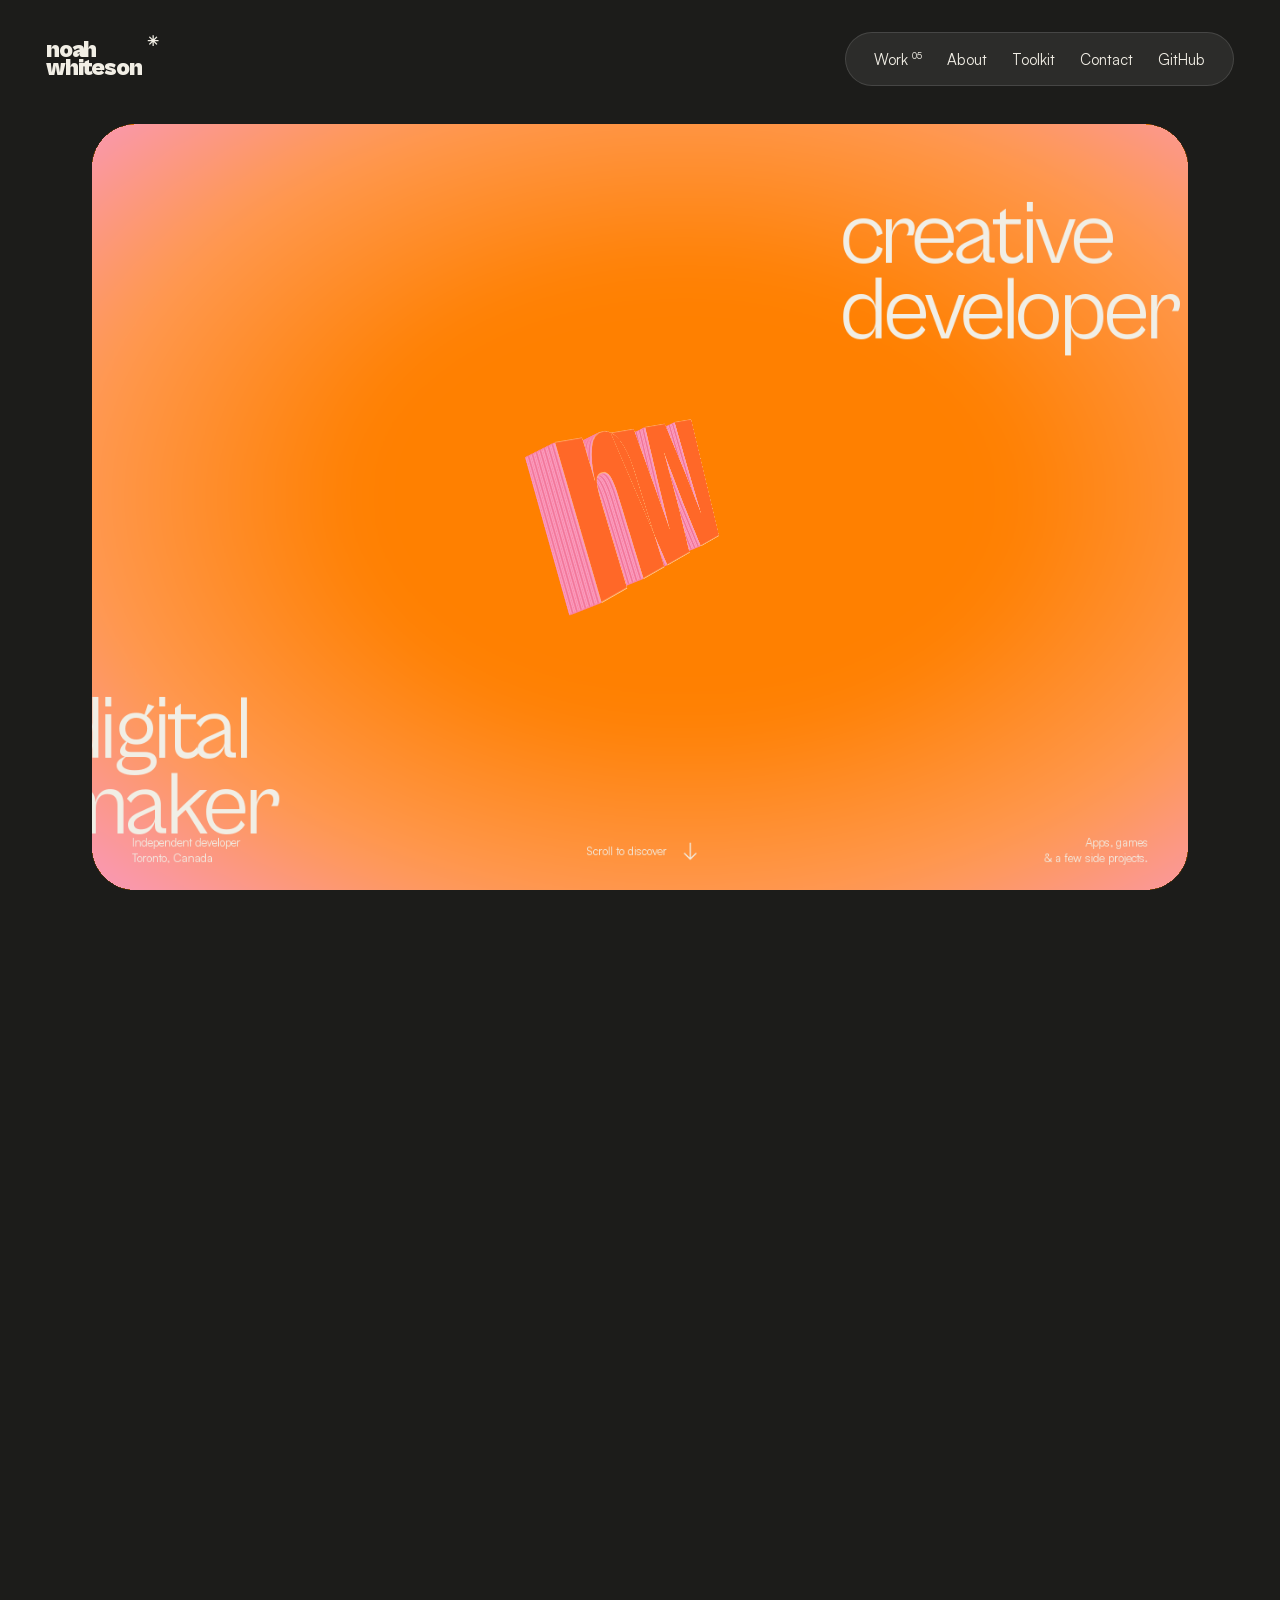
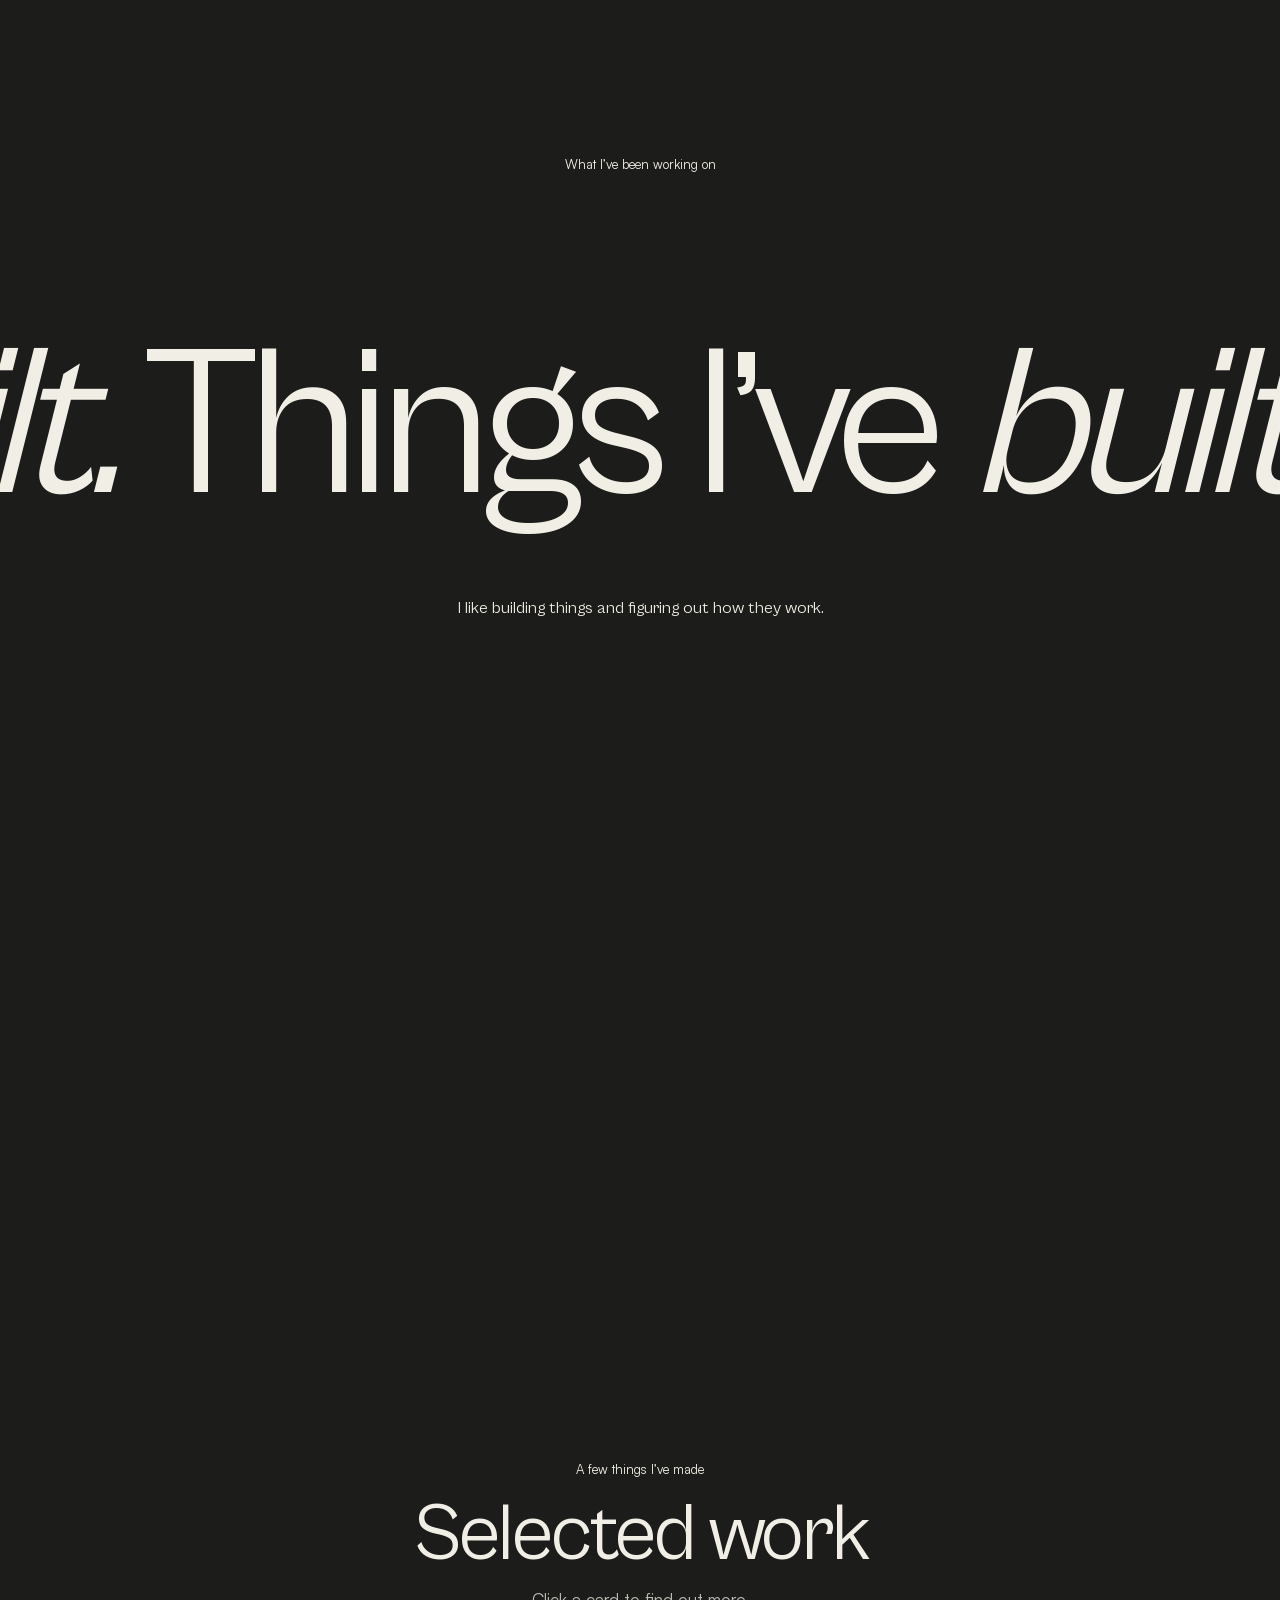
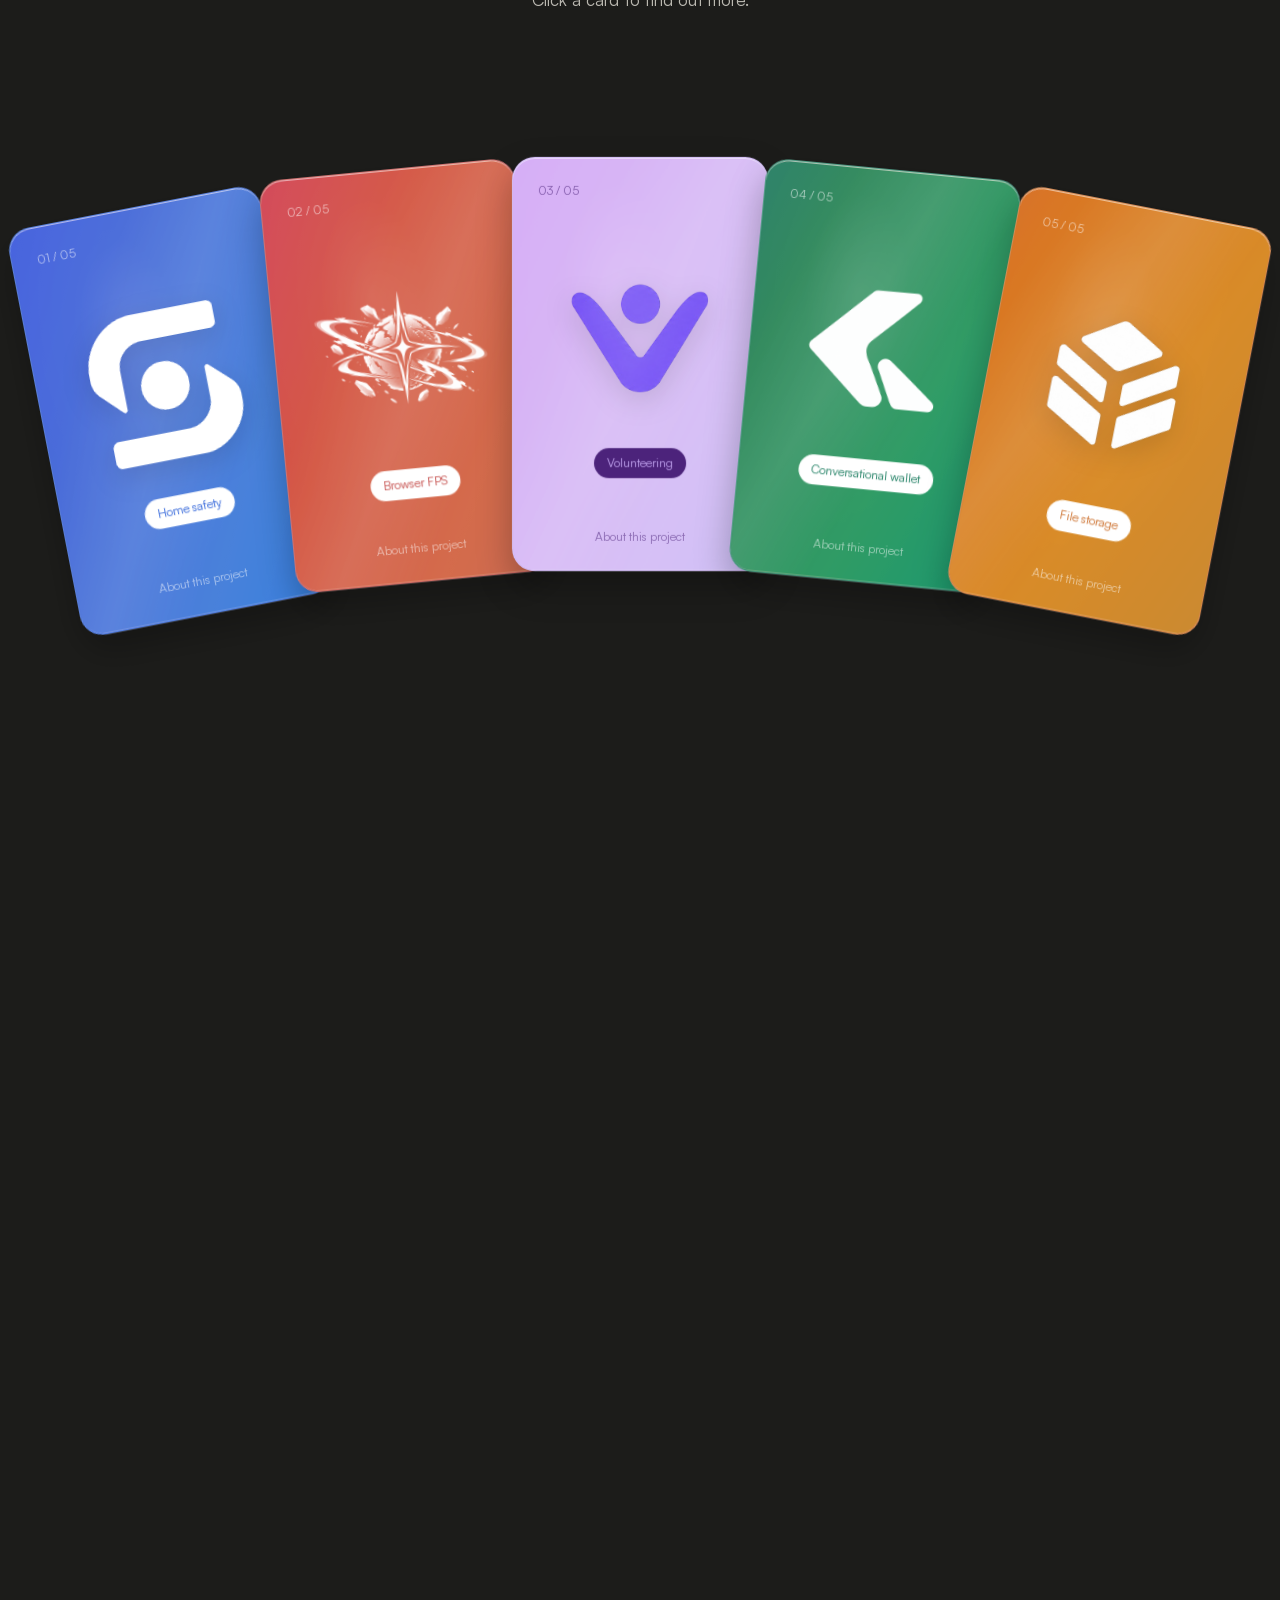
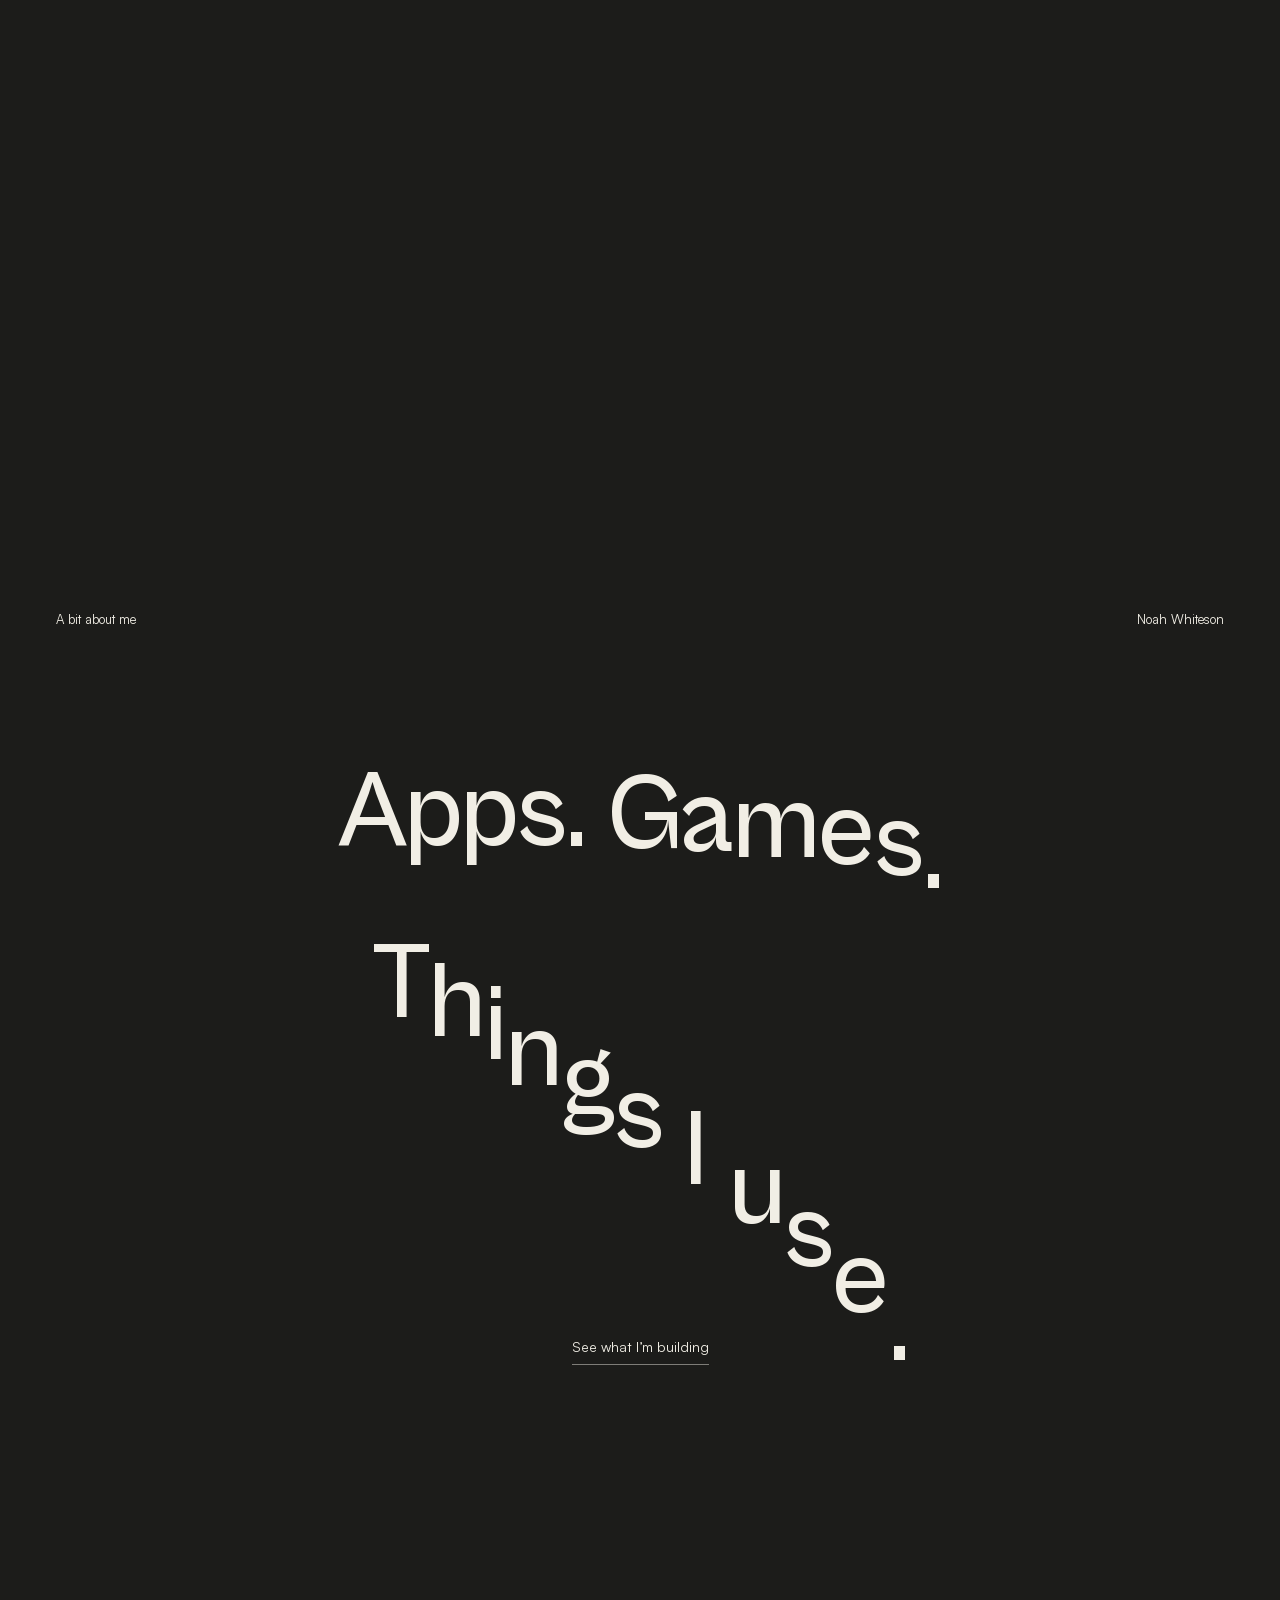
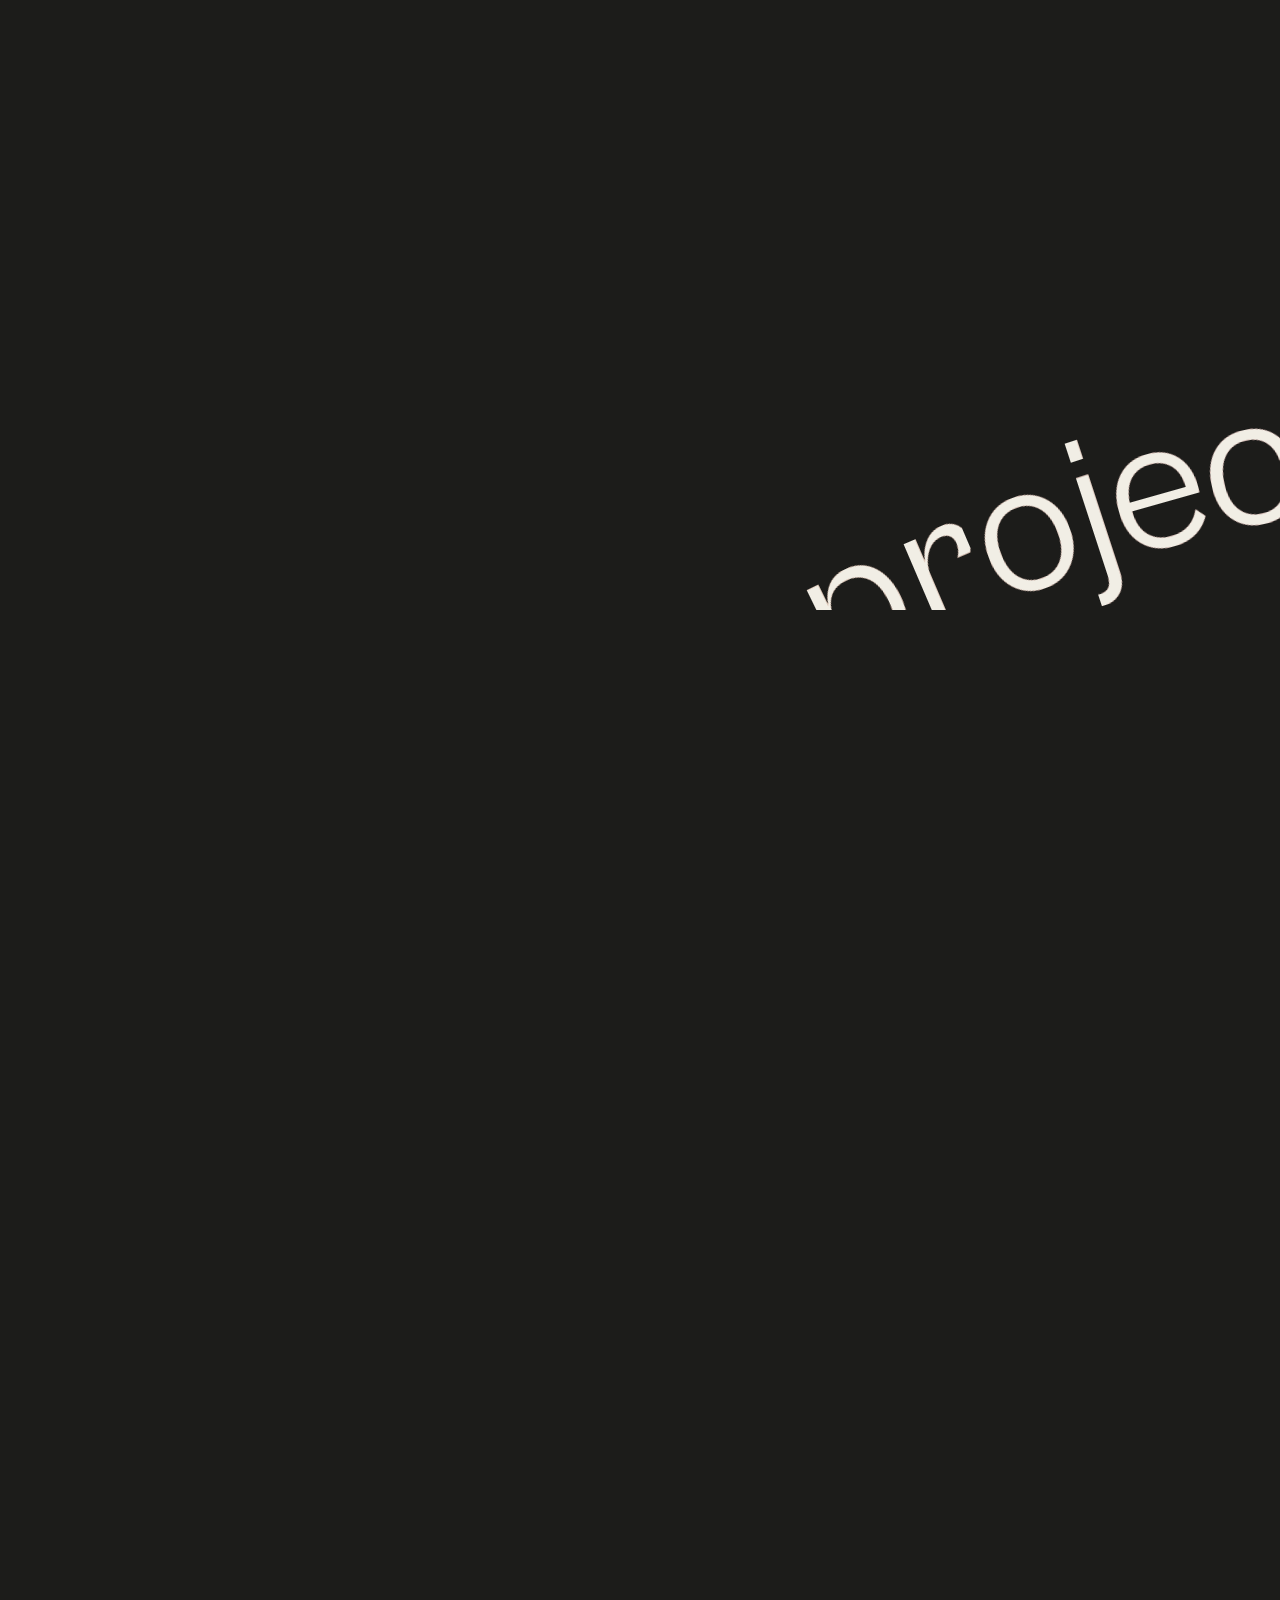
==== index.html @ 61ba36e7 "Sequence About supporting text with masked entrances and prevent overlapping paragraphs" ====
<!doctype html>
<html lang="en"><head>
<meta charset="utf-8"><meta name="viewport" content="width=device-width,initial-scale=1">
<title>Noah Whiteson — Developer</title>
<meta name="description" content="I’m Noah Whiteson, a developer in Toronto. Here are some of my apps and games: Safesight, Undersphere, Volunteen, GoSteer, and Storebase.">
<meta name="theme-color" content="#ff8100">
<link rel="icon" type="image/svg+xml" href="data:image/svg+xml,%3Csvg xmlns='http://www.w3.org/2000/svg' viewBox='0 0 64 64'%3E%3Crect width='64' height='64' rx='18' fill='%23ff8100'/%3E%3Cpath d='M15 46V18h7l20 20V18h7v28h-7L22 26v20z' fill='%23f5efe3'/%3E%3C/svg%3E">
<link rel="preload" href="assets/cabinet-400.woff2" as="font" type="font/woff2" crossorigin>
<link rel="preload" href="assets/cabinet-900.woff2" as="font" type="font/woff2" crossorigin>
<link rel="stylesheet" href="style.css?v=29">
<noscript><style>.card-front{display:none}.card-back{position:relative!important;transform:none!important;visibility:visible!important}.card-back .card-close{display:none}.card-inner{transform:none!important}</style></noscript></head><body>

<a class="skip" href="#work">Skip to selected work</a>
<header class="header"><a class="wordmark" href="#top" aria-label="Noah Whiteson, back to top">noah<br>whiteson<span>✳</span></a><nav class="nav-pill" aria-label="Main navigation"><span class="nav-active" aria-hidden="true"></span><a href="#work">Work <sup>05</sup></a><a href="#about">About</a><a href="#toolkit">Toolkit</a><a href="#contact">Contact</a><a href="https://github.com/NoahWhiteson" target="_blank" rel="noopener noreferrer">GitHub</a></nav></header>
<main>
<section class="hero-track" id="top" aria-labelledby="hero-title"><div class="hero-frame">
<div class="color-field" aria-hidden="true"></div>
<h1 id="hero-title" class="sr-only">Noah Whiteson — creative developer and digital maker</h1>
<p class="hero-role role-one" aria-hidden="true">creative<br>developer</p><p class="hero-role role-two" aria-hidden="true">digital<br>maker</p>
<div class="sculpture-space" aria-hidden="true"><div class="sculpture"><span style="--layer:22" class="monogram-layer" aria-hidden="true">nw</span><span style="--layer:21" class="monogram-layer" aria-hidden="true">nw</span><span style="--layer:20" class="monogram-layer" aria-hidden="true">nw</span><span style="--layer:19" class="monogram-layer" aria-hidden="true">nw</span><span style="--layer:18" class="monogram-layer" aria-hidden="true">nw</span><span style="--layer:17" class="monogram-layer" aria-hidden="true">nw</span><span style="--layer:16" class="monogram-layer" aria-hidden="true">nw</span><span style="--layer:15" class="monogram-layer" aria-hidden="true">nw</span><span style="--layer:14" class="monogram-layer" aria-hidden="true">nw</span><span style="--layer:13" class="monogram-layer" aria-hidden="true">nw</span><span style="--layer:12" class="monogram-layer" aria-hidden="true">nw</span><span style="--layer:11" class="monogram-layer" aria-hidden="true">nw</span><span style="--layer:10" class="monogram-layer" aria-hidden="true">nw</span><span style="--layer:9" class="monogram-layer" aria-hidden="true">nw</span><span style="--layer:8" class="monogram-layer" aria-hidden="true">nw</span><span style="--layer:7" class="monogram-layer" aria-hidden="true">nw</span><span style="--layer:6" class="monogram-layer" aria-hidden="true">nw</span><span style="--layer:5" class="monogram-layer" aria-hidden="true">nw</span><span style="--layer:4" class="monogram-layer" aria-hidden="true">nw</span><span style="--layer:3" class="monogram-layer" aria-hidden="true">nw</span><span style="--layer:2" class="monogram-layer" aria-hidden="true">nw</span><span style="--layer:1" class="monogram-layer" aria-hidden="true">nw</span><span class="monogram-face">nw</span></div></div>
<div class="hero-bottom"><span>Independent developer<br>Toronto, Canada</span><a href="#work" class="explore">Scroll to discover <span aria-hidden="true">↓</span></a><span class="hero-note">Apps, games<br>& a few side projects.</span></div>
</div></section>
<section class="manifesto" aria-label="Things I’ve built"><div class="manifesto-pin"><p class="eyebrow">What I’ve been working on</p><div class="marquee" aria-hidden="true"><span>Things I’ve <em>built.</em> Things I’ve <em>built.</em></span></div><p class="manifesto-caption">I like building things and figuring out how they work.</p></div></section>
<section class="selected-work" id="work" aria-labelledby="work-title"><div class="work-pin"><div class="work-heading"><span class="eyebrow">A few things I’ve made</span><h2 id="work-title">Selected work</h2><p>Click a card to find out more.</p></div><div class="fan-deck"><article class="card-position card-safesight" id="safesight" data-card="0"><div class="card-inner"><button class="card-front" type="button" aria-label="Explore Safesight" aria-expanded="false" aria-controls="safesight-overview"><span class="card-number">01 / 05</span><img class="card-logo logo-safesight" src="assets/safesight-card-logo.png" alt="" aria-hidden="true" width="866" height="881"><span class="card-tag">Home safety</span><span class="card-cue">About this project</span></button><div class="card-back" id="safesight-overview"><div class="card-back-top"><h3>Safesight</h3><button class="card-close" type="button" aria-label="Flip Safesight back">Back</button></div><p>Safesight scans photos of your rooms for possible safety hazards. It shows you what to check, suggests fixes, and keeps track of what you’ve dealt with.</p><a class="read-more" href="projects/safesight/">Read more</a></div></div></article><article class="card-position card-undersphere" id="undersphere" data-card="1"><div class="card-inner"><button class="card-front" type="button" aria-label="Explore Undersphere" aria-expanded="false" aria-controls="undersphere-overview"><span class="card-number">02 / 05</span><img class="card-logo logo-undersphere" src="assets/undersphere-card-logo.png" alt="" aria-hidden="true" width="1536" height="1024"><span class="card-tag">Browser FPS</span><span class="card-cue">About this project</span></button><div class="card-back" id="undersphere-overview"><div class="card-back-top"><h3>Undersphere</h3><button class="card-close" type="button" aria-label="Flip Undersphere back">Back</button></div><p>A browser FPS set inside a sphere. Walk around the surface and gravity follows you. It won Most Unique at levelsio’s Vibe Jam.</p><a class="read-more" href="projects/undersphere/">Read more</a></div></div></article><article class="card-position card-volunteen" id="volunteen" data-card="2"><div class="card-inner"><button class="card-front" type="button" aria-label="Explore Volunteen" aria-expanded="false" aria-controls="volunteen-overview"><span class="card-number">03 / 05</span><img class="card-logo logo-volunteen" src="assets/volunteen-card-logo.png" alt="" aria-hidden="true" width="359" height="298"><span class="card-tag">Volunteering</span><span class="card-cue">About this project</span></button><div class="card-back" id="volunteen-overview"><div class="card-back-top"><h3>Volunteen</h3><button class="card-close" type="button" aria-label="Flip Volunteen back">Back</button></div><p>Volunteen helps students find volunteer opportunities, book shifts, and keep a verified record of their hours.</p><a class="read-more" href="projects/volunteen/">Read more</a></div></div></article><article class="card-position card-gosteer" id="gosteer" data-card="3"><div class="card-inner"><button class="card-front" type="button" aria-label="Explore GoSteer" aria-expanded="false" aria-controls="gosteer-overview"><span class="card-number">04 / 05</span><img class="card-logo logo-gosteer" src="assets/gosteer-card-logo.png" alt="" aria-hidden="true" width="1336" height="1177"><span class="card-tag">Conversational wallet</span><span class="card-cue">About this project</span></button><div class="card-back" id="gosteer-overview"><div class="card-back-top"><h3>GoSteer</h3><button class="card-close" type="button" aria-label="Flip GoSteer back">Back</button></div><p>A crypto wallet for Solana and Ethereum that you use through chat. Check your holdings, prepare a transaction, and review it before sending.</p><a class="read-more" href="projects/gosteer/">Read more</a></div></div></article><article class="card-position card-storebase" id="storebase" data-card="4"><div class="card-inner"><button class="card-front" type="button" aria-label="Explore Storebase" aria-expanded="false" aria-controls="storebase-overview"><span class="card-number">05 / 05</span><img class="card-logo logo-storebase" src="assets/storebase-card-logo.png" alt="" aria-hidden="true" width="712" height="712"><span class="card-tag">File storage</span><span class="card-cue">About this project</span></button><div class="card-back" id="storebase-overview"><div class="card-back-top"><h3>Storebase</h3><button class="card-close" type="button" aria-label="Flip Storebase back">Back</button></div><p>File storage you can run on your own server. Upload files, organise them, and share them with other people.</p><a class="read-more" href="projects/storebase/">Read more</a></div></div></article></div></div></section>
<section class="about" id="about" aria-labelledby="about-title"><div class="about-pin"><div class="toolkit-depth-back" aria-hidden="true"><ul class="toolkit-cloud toolkit-cloud-back"><li data-tool="0" class="tool-brand tool-python" style="--brand-a:#3776ab;--brand-b:#ffd343"><img src="assets/toolkit/python.svg" width="64" height="64" alt="" aria-hidden="true"><span>Python</span></li><li data-tool="1" class="tool-brand tool-typescript" style="--brand-a:#3178c6;--brand-b:#8ac7ff"><img src="assets/toolkit/typescript.svg" width="64" height="64" alt="" aria-hidden="true"><span>TypeScript</span></li><li data-tool="2" class="tool-brand tool-css" style="--brand-a:#2965f1;--brand-b:#74b6ff"><img src="assets/toolkit/css.svg" width="64" height="64" alt="" aria-hidden="true"><span>CSS</span></li><li data-tool="3" class="tool-brand tool-javascript" style="--brand-a:#f7df1e;--brand-b:#fff6a3"><img src="assets/toolkit/javascript.svg" width="64" height="64" alt="" aria-hidden="true"><span>JavaScript</span></li><li data-tool="4" class="tool-brand tool-lua" style="--brand-a:#8597ff;--brand-b:#d9deff"><img src="assets/toolkit/lua.svg" width="64" height="64" alt="" aria-hidden="true"><span>Lua</span></li><li data-tool="5" class="tool-brand tool-nodejs" style="--brand-a:#68a063;--brand-b:#b3e899"><img src="assets/toolkit/nodejs.svg" width="64" height="64" alt="" aria-hidden="true"><span>Node.js</span></li><li data-tool="6" class="tool-brand tool-vite" style="--brand-a:#a375ff;--brand-b:#ffdd35"><img src="assets/toolkit/vite.svg" width="64" height="64" alt="" aria-hidden="true"><span>Vite</span></li><li data-tool="7" class="tool-brand tool-nextjs" style="--brand-a:#fff;--brand-b:#b5b8c5"><img src="assets/toolkit/nextjs.svg" width="64" height="64" alt="" aria-hidden="true"><span>Next.js</span></li><li data-tool="8" class="tool-brand tool-vercel" style="--brand-a:#fff;--brand-b:#b5b8c5"><img src="assets/toolkit/vercel.svg" width="64" height="64" alt="" aria-hidden="true"><span>Vercel</span></li><li data-tool="9" class="tool-brand tool-firebase" style="--brand-a:#ff9100;--brand-b:#ffca28"><img src="assets/toolkit/firebase.svg" width="64" height="64" alt="" aria-hidden="true"><span>Firebase</span></li><li data-tool="10" class="tool-brand tool-mongodb" style="--brand-a:#4db33d;--brand-b:#a4ee75"><img src="assets/toolkit/mongodb.svg" width="64" height="64" alt="" aria-hidden="true"><span>MongoDB</span></li><li data-tool="11" class="tool-brand tool-supabase" style="--brand-a:#3ecf8e;--brand-b:#a2f3ce"><img src="assets/toolkit/supabase.svg" width="64" height="64" alt="" aria-hidden="true"><span>Supabase</span></li></ul></div><div class="section-label"><h2 id="about-title">A bit about me</h2><span>Noah Whiteson</span></div><div class="about-chapters"><div class="about-chapter" role="group" data-chapter="0" aria-label="I started at ten."><p class="chapter-type"><span class="chapter-line"><span class="chapter-word"><span class="chapter-char" aria-hidden="true">I</span></span> <span class="chapter-word"><span class="chapter-char" aria-hidden="true">s</span><span class="chapter-char" aria-hidden="true">t</span><span class="chapter-char" aria-hidden="true">a</span><span class="chapter-char" aria-hidden="true">r</span><span class="chapter-char" aria-hidden="true">t</span><span class="chapter-char" aria-hidden="true">e</span><span class="chapter-char" aria-hidden="true">d</span></span></span><span class="chapter-line"><span class="chapter-word"><span class="chapter-char" aria-hidden="true">a</span><span class="chapter-char" aria-hidden="true">t</span></span> <span class="chapter-word"><span class="chapter-char" aria-hidden="true">t</span><span class="chapter-char" aria-hidden="true">e</span><span class="chapter-char" aria-hidden="true">n</span><span class="chapter-char" aria-hidden="true">.</span></span></span></p><p class="chapter-copy">I’m Noah, a developer in Toronto. I started coding when I was ten.</p></div><div class="about-chapter" role="group" data-chapter="1" aria-label="Apps. Games. Things I use."><p class="chapter-type"><span class="chapter-line"><span class="chapter-word"><span class="chapter-char" aria-hidden="true">A</span><span class="chapter-char" aria-hidden="true">p</span><span class="chapter-char" aria-hidden="true">p</span><span class="chapter-char" aria-hidden="true">s</span><span class="chapter-char" aria-hidden="true">.</span></span> <span class="chapter-word"><span class="chapter-char" aria-hidden="true">G</span><span class="chapter-char" aria-hidden="true">a</span><span class="chapter-char" aria-hidden="true">m</span><span class="chapter-char" aria-hidden="true">e</span><span class="chapter-char" aria-hidden="true">s</span><span class="chapter-char" aria-hidden="true">.</span></span></span><span class="chapter-line"><span class="chapter-word"><span class="chapter-char" aria-hidden="true">T</span><span class="chapter-char" aria-hidden="true">h</span><span class="chapter-char" aria-hidden="true">i</span><span class="chapter-char" aria-hidden="true">n</span><span class="chapter-char" aria-hidden="true">g</span><span class="chapter-char" aria-hidden="true">s</span></span> <span class="chapter-word"><span class="chapter-char" aria-hidden="true">I</span></span> <span class="chapter-word"><span class="chapter-char" aria-hidden="true">u</span><span class="chapter-char" aria-hidden="true">s</span><span class="chapter-char" aria-hidden="true">e</span><span class="chapter-char" aria-hidden="true">.</span></span></span></p><p class="chapter-copy">Now I build apps and browser games, alongside robotics and electronics projects. I like taking an idea all the way to something you can use.</p></div><div class="about-chapter" role="group" data-chapter="2" aria-label="Still curious. Still making."><p class="chapter-type"><span class="chapter-line"><span class="chapter-word"><span class="chapter-char" aria-hidden="true">S</span><span class="chapter-char" aria-hidden="true">t</span><span class="chapter-char" aria-hidden="true">i</span><span class="chapter-char" aria-hidden="true">l</span><span class="chapter-char" aria-hidden="true">l</span></span> <span class="chapter-word"><span class="chapter-char" aria-hidden="true">c</span><span class="chapter-char" aria-hidden="true">u</span><span class="chapter-char" aria-hidden="true">r</span><span class="chapter-char" aria-hidden="true">i</span><span class="chapter-char" aria-hidden="true">o</span><span class="chapter-char" aria-hidden="true">u</span><span class="chapter-char" aria-hidden="true">s</span><span class="chapter-char" aria-hidden="true">.</span></span></span><span class="chapter-line"><span class="chapter-word"><span class="chapter-char" aria-hidden="true">S</span><span class="chapter-char" aria-hidden="true">t</span><span class="chapter-char" aria-hidden="true">i</span><span class="chapter-char" aria-hidden="true">l</span><span class="chapter-char" aria-hidden="true">l</span></span> <span class="chapter-word"><span class="chapter-char" aria-hidden="true">m</span><span class="chapter-char" aria-hidden="true">a</span><span class="chapter-char" aria-hidden="true">k</span><span class="chapter-char" aria-hidden="true">i</span><span class="chapter-char" aria-hidden="true">n</span><span class="chapter-char" aria-hidden="true">g</span><span class="chapter-char" aria-hidden="true">.</span></span></span></p><p class="chapter-copy">I don’t stick to one kind of project. I’m learning new tools as I go, and these are the ones I reach for.</p></div></div><div class="about-bottom"><a class="text-link" href="https://github.com/NoahWhiteson" target="_blank" rel="noopener noreferrer">See what I’m building</a></div><section class="toolkit" id="toolkit" aria-labelledby="toolkit-title"><div class="toolkit-pin">
<div class="toolkit-heading"><span class="eyebrow">Tools I use</span><h2 id="toolkit-title">My <em>toolkit.</em></h2></div>

<div class="toolkit-categories"><span>Languages</span><span>Development</span><span>Platforms &amp; data</span></div>
<ul class="toolkit-cloud toolkit-cloud-front"><li data-tool="0" class="tool-brand tool-python" style="--brand-a:#3776ab;--brand-b:#ffd343"><img src="assets/toolkit/python.svg" width="64" height="64" alt="" aria-hidden="true"><span>Python</span></li><li data-tool="1" class="tool-brand tool-typescript" style="--brand-a:#3178c6;--brand-b:#8ac7ff"><img src="assets/toolkit/typescript.svg" width="64" height="64" alt="" aria-hidden="true"><span>TypeScript</span></li><li data-tool="2" class="tool-brand tool-css" style="--brand-a:#2965f1;--brand-b:#74b6ff"><img src="assets/toolkit/css.svg" width="64" height="64" alt="" aria-hidden="true"><span>CSS</span></li><li data-tool="3" class="tool-brand tool-javascript" style="--brand-a:#f7df1e;--brand-b:#fff6a3"><img src="assets/toolkit/javascript.svg" width="64" height="64" alt="" aria-hidden="true"><span>JavaScript</span></li><li data-tool="4" class="tool-brand tool-lua" style="--brand-a:#8597ff;--brand-b:#d9deff"><img src="assets/toolkit/lua.svg" width="64" height="64" alt="" aria-hidden="true"><span>Lua</span></li><li data-tool="5" class="tool-brand tool-nodejs" style="--brand-a:#68a063;--brand-b:#b3e899"><img src="assets/toolkit/nodejs.svg" width="64" height="64" alt="" aria-hidden="true"><span>Node.js</span></li><li data-tool="6" class="tool-brand tool-vite" style="--brand-a:#a375ff;--brand-b:#ffdd35"><img src="assets/toolkit/vite.svg" width="64" height="64" alt="" aria-hidden="true"><span>Vite</span></li><li data-tool="7" class="tool-brand tool-nextjs" style="--brand-a:#fff;--brand-b:#b5b8c5"><img src="assets/toolkit/nextjs.svg" width="64" height="64" alt="" aria-hidden="true"><span>Next.js</span></li><li data-tool="8" class="tool-brand tool-vercel" style="--brand-a:#fff;--brand-b:#b5b8c5"><img src="assets/toolkit/vercel.svg" width="64" height="64" alt="" aria-hidden="true"><span>Vercel</span></li><li data-tool="9" class="tool-brand tool-firebase" style="--brand-a:#ff9100;--brand-b:#ffca28"><img src="assets/toolkit/firebase.svg" width="64" height="64" alt="" aria-hidden="true"><span>Firebase</span></li><li data-tool="10" class="tool-brand tool-mongodb" style="--brand-a:#4db33d;--brand-b:#a4ee75"><img src="assets/toolkit/mongodb.svg" width="64" height="64" alt="" aria-hidden="true"><span>MongoDB</span></li><li data-tool="11" class="tool-brand tool-supabase" style="--brand-a:#3ecf8e;--brand-b:#a2f3ce"><img src="assets/toolkit/supabase.svg" width="64" height="64" alt="" aria-hidden="true"><span>Supabase</span></li></ul>
</div></section></div></section>

<section class="wave-track" aria-labelledby="wave-title"><div class="wave-pin">
<h2 id="wave-title" class="sr-only">Have a project in mind? Let’s talk.</h2>
<p class="wave-type" aria-hidden="true"><span class="wave-char">H</span><span class="wave-char">a</span><span class="wave-char">v</span><span class="wave-char">e</span><span class="wave-char"> </span><span class="wave-char">a</span><span class="wave-char"> </span><span class="wave-char">p</span><span class="wave-char">r</span><span class="wave-char">o</span><span class="wave-char">j</span><span class="wave-char">e</span><span class="wave-char">c</span><span class="wave-char">t</span><span class="wave-char"> </span><span class="wave-char">i</span><span class="wave-char">n</span><span class="wave-char"> </span><span class="wave-char">m</span><span class="wave-char">i</span><span class="wave-char">n</span><span class="wave-char">d</span><span class="wave-char">?</span><span class="wave-char"> </span><span class="wave-char">L</span><span class="wave-char">e</span><span class="wave-char">t</span><span class="wave-char">’</span><span class="wave-char">s</span><span class="wave-char"> </span><span class="wave-char">t</span><span class="wave-char">a</span><span class="wave-char">l</span><span class="wave-char">k</span><span class="wave-static-dot">.</span></p>
<div class="wave-seed" aria-hidden="true"></div>
<footer id="contact"><span class="eyebrow">You can reach me here.</span><a class="footer-title" href="mailto:contact@noahwhiteson.com">Let’s <em>talk.</em></a><a class="contact-email" href="mailto:contact@noahwhiteson.com">contact@noahwhiteson.com</a><div class="footer-bottom"><a href="#top">noah whiteson</a><span>© <span id="year">2026</span></span><a href="#top">Back to top</a></div></footer>
</div></section>
</main><script src="script.js?v=29"></script><script src="navigation.js?v=2"></script></body></html>
---- style.css ----
@font-face{font-family:Satoshi;src:url('assets/satoshi-normal.woff2') format('woff2');font-weight:400;font-display:swap}@font-face{font-family:Satoshi;src:url('assets/satoshi-italic.woff2') format('woff2');font-weight:400;font-style:italic;font-display:swap}
@font-face{font-family:Cabinet;src:url('assets/cabinet-400.woff2') format('woff2');font-weight:400;font-display:swap}@font-face{font-family:Cabinet;src:url('assets/cabinet-500.woff2') format('woff2');font-weight:500;font-display:swap}@font-face{font-family:Cabinet;src:url('assets/cabinet-900.woff2') format('woff2');font-weight:900;font-display:swap}
*{box-sizing:border-box}:root{--cream:#f1eee5;--dark:#1c1c1a;--pad:3.6vw;--unit:100svh}html{scroll-behavior:smooth;scroll-padding-top:85px}body{margin:0;background:var(--dark);color:var(--cream);font-family:Cabinet,Arial,sans-serif;font-weight:400;-webkit-font-smoothing:antialiased}a{color:inherit;text-decoration:none}button{font:inherit;color:inherit}a:focus-visible,button:focus-visible{outline:2px solid currentColor;outline-offset:7px}::selection{background:#ffc0d5;color:var(--dark)}.sr-only{position:absolute;width:1px;height:1px;padding:0;margin:-1px;overflow:hidden;clip:rect(0,0,0,0);white-space:nowrap;border:0}.skip{position:fixed;z-index:100;top:-100px;left:20px;padding:15px;background:var(--cream);color:var(--dark)}.skip:focus{top:20px}.header{position:fixed;z-index:50;inset:0 0 auto;display:flex;align-items:center;justify-content:space-between;padding:32px var(--pad);pointer-events:none;color:var(--cream)}.header a{pointer-events:auto}.wordmark{font-weight:900;font-size:24px;line-height:.75;letter-spacing:-.05em;position:relative;mix-blend-mode:difference}.wordmark span{font-size:14px;position:absolute;right:-16px;top:-4px}.nav-pill{display:flex;align-items:center;gap:29px;background:#ffffff23;border:1px solid #ffffff20;padding:18px 28px;border-radius:99px;backdrop-filter:blur(20px);-webkit-backdrop-filter:blur(20px);color:var(--dark);font-size:15px;line-height:1}.nav-pill a{position:relative}.nav-pill sup{font-size:9px}.nav-pill a:after{content:'';height:1px;background:currentColor;position:absolute;left:0;right:0;bottom:-5px;transform:scaleX(0);transform-origin:left;transition:transform .3s}.nav-pill a:hover:after{transform:scaleX(1)}.header.on-dark .nav-pill{color:var(--cream)}
.hero-track{position:relative;padding:10px;height:var(--unit)}.hero-frame{position:relative;height:calc(var(--unit) - 20px);border-radius:18px;overflow:hidden;background:#ff8200;isolation:isolate;transform-origin:center bottom}.color-field{position:absolute;inset:-10%;background:radial-gradient(ellipse at 53% 49%,#ff8000 0%,#ff8000 29%,#ff9951 55%,#f998bd 76%,#ecb3ce 100%);filter:blur(30px);transform:translate(var(--gx,0px),var(--gy,0px)) scale(1.12);will-change:transform}.hero-role{font-size:clamp(44px,8.1vw,150px);line-height:.84;letter-spacing:-.055em;margin:0;position:absolute;z-index:3;font-weight:400;will-change:transform}.role-one{left:56%;top:24%}.role-two{left:9%;top:61%}.sculpture-space{position:absolute;inset:0;perspective:1000px;z-index:2;pointer-events:none}.sculpture{position:absolute;left:50%;top:47%;width:47vw;height:30vw;transform-style:preserve-3d;transform:translate(-50%,-50%) rotateX(-14deg) rotateY(-24deg) rotateZ(-13deg);will-change:transform}.monogram-layer,.monogram-face{position:absolute;inset:0;display:flex;align-items:center;justify-content:center;font-size:32vw;line-height:.7;font-weight:900;letter-spacing:-.11em;font-style:italic;text-indent:-.1em;user-select:none}.monogram-layer{transform:translateZ(calc(var(--layer)*-1.7px));color:#f99abd;-webkit-text-stroke:1px #fb81a1}.monogram-layer:nth-child(3n){color:#ee779c}.monogram-face{color:#ff6828;-webkit-text-stroke:1px #ffab65;text-shadow:0 1px 0 #ffd397;transform:translateZ(1px)}.hero-bottom{position:absolute;bottom:28px;left:var(--pad);right:var(--pad);z-index:4;display:flex;align-items:flex-end;justify-content:space-between;font-size:13px;line-height:1.4}.hero-note{text-align:right}.explore{display:flex;align-items:center;gap:18px}.explore span{font-size:24px}
.manifesto{position:relative;background:var(--dark);overflow:clip}.manifesto-pin{height:80svh;min-height:470px;display:flex;flex-direction:column;justify-content:center;align-items:center;position:relative}.eyebrow,.section-label,.index-bottom{font-size:13px;line-height:1.4}.manifesto .eyebrow{position:absolute;top:15%;margin:0}.marquee{width:100%;overflow:visible;white-space:nowrap}.marquee>span{display:block;font-size:16.8vw;line-height:1;letter-spacing:-.06em;width:max-content;transform:translateX(-5vw);will-change:transform}.marquee em,footer em,.about em{font-family:Cabinet,Arial,sans-serif;font-weight:400;letter-spacing:-.065em}.manifesto-caption{font-size:17px;margin:60px 0 0;text-align:center}

.motion{scroll-behavior:auto}.motion .hero-track{height:180svh}.motion .hero-frame{position:sticky;top:10px;will-change:transform}.motion .manifesto{height:150svh}.motion .manifesto-pin{height:var(--unit);position:sticky;top:0}
@media(max-width:700px){:root{--pad:22px}.header{padding:28px 28px}.wordmark{font-size:20px}.nav-pill{padding:15px 19px;gap:17px;font-size:12px}.hero-track{padding:7px}.hero-frame{height:calc(var(--unit) - 14px);border-radius:16px}.hero-role{font-size:13.6vw}.role-one{top:25%;left:39%}.role-two{top:63%;left:8%}.sculpture{top:47%;width:87vw;height:60vw}.monogram-face,.monogram-layer{font-size:62vw}.hero-bottom{bottom:24px;left:22px;right:22px;font-size:10px;line-height:1.4}.hero-note{max-width:120px}.explore{position:absolute;bottom:75px;left:50%;transform:translateX(-50%);white-space:nowrap;font-size:11px;gap:10px}.explore span{font-size:18px}.manifesto .eyebrow{font-size:11px;top:22%}.marquee>span{font-size:26vw}.manifesto-caption{font-size:14px;max-width:240px;line-height:1.4;margin-top:40px}.manifesto-pin{min-height:420px}.motion .manifesto{height:125svh}}
@media(max-width:700px){.motion .manifesto{height:125svh}.motion .hero-frame{top:7px}}
.selected-work{position:relative;background:var(--dark);color:var(--cream);padding:95px var(--pad) 100px;overflow:clip}.work-pin{position:relative}.work-heading{text-align:center;position:relative;z-index:8;margin-bottom:70px}.work-heading .eyebrow{font-family:Satoshi,Arial,sans-serif;font-size:13px}.work-heading h2{font-size:clamp(48px,6.4vw,105px);font-weight:900;letter-spacing:-.035em;line-height:1;margin:22px 0 16px}.work-heading p{font-family:Satoshi,Arial,sans-serif;font-size:17px;margin:0;opacity:.75}.fan-deck{display:grid;grid-template-columns:repeat(3,minmax(0,1fr));gap:22px;position:relative;perspective:1500px}.card-position{height:420px;position:relative;perspective:1200px;isolation:isolate;scroll-margin-top:110px;transform-origin:center bottom}.card-inner{position:relative;width:100%;height:100%;transform-style:preserve-3d;transition:transform .85s cubic-bezier(.22,1,.36,1)}.card-position.is-flipped .card-inner{transform:rotateY(180deg)}.card-front,.card-back{position:absolute;inset:0;width:100%;height:100%;background:var(--card-bg);color:var(--card-ink);border:1px solid #ffffff0c;border-radius:23px;backface-visibility:hidden;-webkit-backface-visibility:hidden;overflow:hidden;box-shadow:0 12px 35px #0002}.card-front{cursor:pointer;display:flex;flex-direction:column;justify-content:center;align-items:center;padding:25px;font-family:Cabinet,Arial,sans-serif;transform:translateZ(1px)}.card-front:focus-visible{outline:2px solid currentColor;outline-offset:-8px}.card-number{position:absolute;left:25px;top:25px;font-family:Satoshi,Arial,sans-serif;font-size:12px;opacity:.6}.card-name{display:block;font-weight:900;font-size:clamp(42px,4.4vw,75px);letter-spacing:-.04em;line-height:.92;text-align:center}.card-tag{display:block;width:max-content;max-width:100%;background:var(--card-ink);color:var(--card-bg);border-radius:50px;padding:8px 13px;font-family:Satoshi,Arial,sans-serif;font-size:12px;line-height:1.2;margin-top:25px}.card-cue{position:absolute;left:0;right:0;bottom:25px;font-family:Satoshi,Arial,sans-serif;font-size:12px;opacity:.55}.card-back{transform:rotateY(180deg);padding:25px;display:flex;flex-direction:column;text-align:left}.card-back-top{display:flex;align-items:center;justify-content:space-between;gap:10px}.card-back h3{font-weight:900;font-size:27px;letter-spacing:-.035em;margin:0;line-height:1}.card-close{font-family:Satoshi,Arial,sans-serif;cursor:pointer;border:0;border-bottom:1px solid currentColor;background:transparent;padding:3px 0;font-size:12px;line-height:1.2}.card-back p{font-family:Satoshi,Arial,sans-serif;font-size:clamp(14px,1.1vw,16px);line-height:1.5;margin:26px 0 25px}.read-more{margin-top:auto;font-family:Satoshi,Arial,sans-serif;font-size:14px;border-bottom:1px solid currentColor;width:max-content;padding-bottom:5px}.card-safesight{--card-bg:#becdf5;--card-ink:#1d3573}.card-undersphere{--card-bg:#083432;--card-ink:#b9f4ce}.card-volunteen{--card-bg:#3f126f;--card-ink:#f0c5ff}.card-gosteer{--card-bg:#e4f27b;--card-ink:#1e3327}.card-storebase{--card-bg:#ee8b59;--card-ink:#3b1b13}.fan-note{display:block;margin-top:45px;text-align:center;font-family:Satoshi,Arial,sans-serif;font-size:12px;opacity:.55}.motion .selected-work{height:220svh;padding:0;overflow:clip}.motion .work-pin{height:100svh;position:sticky;top:0}.motion .work-heading{position:absolute;left:0;right:0;top:15svh;margin:0}.motion .fan-deck{position:absolute;inset:0;display:block;overflow:visible}.motion .card-position{position:absolute;width:clamp(200px,20vw,310px);height:clamp(370px,31vw,450px);left:50%;top:63%;will-change:transform;transform:translate(-50%,-50%)}.motion .fan-note{position:absolute;bottom:28px;left:0;right:0;margin:0}
.about{position:relative;padding:0;background:var(--dark)}.about-pin{padding:100px calc(var(--pad) + 10px) 85px;position:relative;overflow:hidden;background:var(--dark);isolation:isolate}.about .section-label{font-family:Satoshi,Arial,sans-serif;font-size:13px;display:flex;justify-content:space-between;gap:20px;position:relative;z-index:10}.about .section-label h2{font:inherit;line-height:1.4;font-weight:400;margin:0}.about-chapter{position:relative;padding:85px 0}.chapter-type{font-size:clamp(48px,9.5vw,150px);line-height:1.04;letter-spacing:-.025em;font-weight:500;text-align:center;margin:0}.chapter-line{display:block;position:relative}.chapter-word{display:inline-block;position:relative;white-space:nowrap}.chapter-char{display:inline-block;letter-spacing:inherit}.about-chapter[data-chapter="2"] .chapter-char{color:transparent;background-image:linear-gradient(100deg,#f1eee5 5%,#f1eee5 20%,#ffdbc5 42%,#ffa9c8 67%,#ffc8d4 82%,#f1eee5 100%);background-clip:text;-webkit-background-clip:text;background-size:300% 100%;background-position:50% 50%}.about-bottom{display:flex;justify-content:space-between;align-items:flex-end;gap:50px;margin-top:70px;position:relative;z-index:10}.about-bottom p{font-family:Satoshi,Arial,sans-serif;font-size:17px;line-height:1.5;max-width:480px;margin:0}.text-link{font-family:Satoshi,Arial,sans-serif;font-size:14px;border-bottom:1px solid #f1eee577;padding-bottom:8px;white-space:nowrap}.motion .about{height:550svh}.motion .about-pin{position:sticky;top:0;height:100svh}.motion .about-chapters{position:absolute;inset:0}.motion .about-chapter{position:absolute;left:0;right:0;top:46%;padding:0;transform:translateY(-50%);will-change:transform}.motion .chapter-char{will-change:transform}.motion .about-bottom{position:absolute;left:calc(var(--pad) + 10px);right:calc(var(--pad) + 10px);bottom:50px;margin:0}.motion .about-bottom p{font-size:14px;max-width:410px}
@media(max-width:700px){.selected-work{padding:85px 24px}.work-heading h2{font-size:12vw}.work-heading p{font-size:14px}.fan-deck{grid-template-columns:1fr;gap:25px;max-width:360px;margin:auto}.card-position{height:400px}.card-name{font-size:68px}.card-back p{font-size:16px}.motion .selected-work{height:190svh}.motion .work-heading{top:15svh;left:20px;right:20px}.motion .fan-deck{top:39svh;bottom:auto;height:clamp(360px,47svh,420px);left:0;right:0;display:flex;gap:18px;padding:0 16vw 20px;overflow-x:auto;overflow-y:hidden;max-width:none;margin:0;scroll-snap-type:x mandatory;scrollbar-width:none;overscroll-behavior-x:contain;perspective:none}.motion .fan-deck::-webkit-scrollbar{display:none}.motion .card-position{position:relative;left:auto;top:auto;flex:0 0 68vw;width:68vw;max-width:300px;height:100%;scroll-snap-align:center;transform:none}.motion .card-name{font-size:15.5vw;max-width:100%}.motion .card-back{padding:22px}.motion .card-back h3{font-size:25px}.motion .card-back p{font-size:14px;margin:22px 0}.motion .fan-note{bottom:30px;font-size:11px}.about-pin{padding:80px 29px}.about .section-label{font-size:11px}.about .section-label h2{max-width:170px}.chapter-type{font-size:12.5vw;line-height:1.08;letter-spacing:-.035em}.about-chapter{padding:60px 0}.about-bottom{display:block;margin-top:60px}.about-bottom p{font-size:16px;max-width:330px}.text-link{display:inline-block;margin-top:25px;font-size:13px}.motion .about-chapter{top:45%;padding:0 12px}.motion .about-bottom{left:29px;right:29px;bottom:35px}.motion .about-bottom p{font-size:12px;max-width:330px}.motion .text-link{font-size:12px;margin-top:20px}}
@media(max-height:600px) and (min-width:701px){.motion .work-heading{top:10svh}.motion .work-heading h2{font-size:48px;margin:12px 0}.motion .work-heading p{font-size:14px}.motion .card-position{height:330px;top:64%}.card-back p{font-size:13px;line-height:1.4;margin:18px 0}.card-name{font-size:46px}.card-tag{margin-top:18px}.card-front,.card-back{padding:20px}.motion .about .section-label{top:-35px}.motion .about-bottom{bottom:25px}.motion .about-bottom p{font-size:12px}}
footer{margin:0 10px 10px;border-radius:18px;background:var(--cream);color:var(--dark);padding:65px var(--pad) 30px;text-align:center;overflow:hidden}.footer-title{display:block;font-size:18vw;line-height:1;letter-spacing:-.065em;margin:65px 0 25px;transition:color .3s}.footer-title em{font-family:Satoshi,Arial,sans-serif;font-weight:400}.footer-title:hover{color:#c75521}.contact-email{font-family:Satoshi,Arial,sans-serif;display:inline-block;font-size:clamp(17px,2vw,32px);padding-bottom:7px;border-bottom:1px solid #1c1c1a66}.footer-bottom{display:flex;align-items:center;justify-content:space-between;gap:15px;font-family:Satoshi,Arial,sans-serif;font-size:13px;margin-top:100px}.footer-bottom>a:first-child{font-family:Cabinet,Arial,sans-serif;font-weight:900;font-size:18px;letter-spacing:-.05em}
@media(max-width:700px){footer{margin:0 7px 7px;padding:50px 22px 24px;border-radius:16px}.footer-title{font-size:22vw;margin:65px 0 28px}.contact-email{font-size:17px}.footer-bottom{margin-top:75px;font-size:11px}.footer-bottom>a:first-child{font-size:15px}}
@media(prefers-reduced-motion:reduce){html{scroll-behavior:auto}*,*:before,*:after{transition:none!important}.color-field{will-change:auto}}
.nav-pill,.eyebrow,.hero-bottom{font-family:Satoshi,Arial,sans-serif}
@media(min-width:1700px){.nav-pill{font-size:18px}.manifesto .eyebrow{font-size:16px}}
/* Reflective card stock with printed app marks. */
.card-safesight{--card-bg:#245bd8;--card-ink:#fff}.card-undersphere{--card-bg:#c24442;--card-ink:#fff}.card-volunteen{--card-bg:#c6a9f5;--card-ink:#4c237b}.card-gosteer{--card-bg:#14795b;--card-ink:#fff}.card-storebase{--card-bg:#c9661e;--card-ink:#fff}
.card-front{background:var(--card-bg);border:1px solid #ffffff40;box-shadow:inset 0 1px 0 #ffffff80,inset 0 -1px 0 #ffffff24,0 16px 35px #0004;isolation:isolate}
.card-front:before,.card-front:after{content:'';position:absolute;inset:0;border-radius:inherit;pointer-events:none;z-index:1}
.card-front:before{background:repeating-linear-gradient(115deg,#80e8ff 0%,#a69aff 14%,#ff8fe0 28%,#ffb87c 42%,#ffff9c 56%,#91ffca 70%,#80e8ff 84%);background-size:300% 300%;background-position:var(--foil-x,50%) var(--foil-y,50%);mix-blend-mode:soft-light;opacity:.6}
.card-front:after{z-index:3;background:radial-gradient(ellipse at var(--glare-x,35%) var(--glare-y,20%),#ffffff55 0%,#ffffff12 24%,transparent 60%),linear-gradient(115deg,transparent 18%,#ffffff05 35%,#ffffff52 47%,#ffffff08 57%,transparent 73%);background-size:100% 100%,260% 100%;background-position:0 0,var(--foil-x,50%) 0;mix-blend-mode:screen;opacity:var(--glare-strength,.32)}
.card-logo{position:relative;z-index:2;width:72%;height:48%;object-fit:contain;filter:drop-shadow(0 8px 14px #0002);user-select:none;pointer-events:none}.logo-safesight{filter:brightness(0) invert(1) drop-shadow(0 8px 14px #0002)}.logo-storebase{width:94%;height:55%}.logo-undersphere{width:92%;height:53%;mix-blend-mode:screen}.logo-gosteer{width:68%;mix-blend-mode:screen}.logo-volunteen{width:70%}
.card-number,.card-tag,.card-cue{z-index:4}.card-tag{margin-top:24px}.card-back{border-color:#ffffff33;box-shadow:inset 0 1px 0 #ffffff50,0 16px 35px #0004;overflow-y:auto;scrollbar-width:thin}.read-more{background:var(--card-ink);color:var(--card-bg);border:0;border-radius:30px;padding:10px 17px;font-size:14px}
.motion .selected-work{height:260svh}.motion .work-heading{top:10svh}.motion .work-heading h2{font-size:clamp(44px,min(6.4vw,9svh),100px);margin:16px 0 12px}.motion .card-position{height:min(440px,51svh);top:62%}.motion .about-bottom{justify-content:center;bottom:45px}.about-bottom{justify-content:center}.about-bottom .text-link{margin-top:0}
@media(max-width:700px){.motion .selected-work{height:225svh}.motion .work-heading{top:13svh}.motion .work-heading h2{font-size:clamp(38px,11.5vw,52px)}.motion .fan-deck{top:37svh;height:clamp(350px,48svh,440px);padding:0 16vw 0;overflow-y:visible;scroll-snap-type:x mandatory}.motion .card-position{height:100%;top:auto}.motion .card-logo{height:47%;width:72%}.motion .logo-storebase{width:94%;height:54%}.motion .logo-undersphere{width:92%;height:53%}.motion .logo-volunteen{width:70%}.motion .card-tag{margin-top:20px}.motion .about-bottom{bottom:40px}.about-bottom{text-align:center}}
@media(max-height:600px) and (min-width:701px){.motion .card-position{height:51svh;top:62%}.motion .work-heading{top:10svh}.motion .work-heading h2{font-size:clamp(40px,9svh,54px);margin:12px 0}.card-number{top:17px;left:20px}.card-tag{padding:6px 11px;font-size:11px;margin-top:15px}.card-cue{bottom:15px;font-size:11px}.card-back{padding:20px}.read-more{padding:8px 14px}}
@media(max-width:700px){.motion .fan-deck{height:clamp(380px,53svh,460px);padding:14px 16vw 20px;overflow-y:hidden}}

/* One flowing sentence, one final dot, one continuous contact reveal. */
.wave-track{position:relative;background:var(--dark);overflow:clip}.wave-pin{position:relative;isolation:isolate;overflow:hidden}.wave-type{margin:0;padding:100px var(--pad);font-size:clamp(48px,10vw,170px);line-height:1.05;letter-spacing:-.03em;font-weight:400;text-align:center}.wave-char{display:inline-block;white-space:pre}.wave-static-dot{color:#ff9951}.wave-seed{display:none}
footer{position:relative;isolation:isolate;background:#ff8000;color:var(--cream);min-height:85svh;display:flex;flex-direction:column;align-items:center;justify-content:center;padding:110px var(--pad) 125px}
footer:before{content:'';position:absolute;inset:-10%;z-index:-1;background:radial-gradient(ellipse at 53% 49%,#ff8000 0%,#ff8000 29%,#ff9951 55%,#f998bd 76%,#ecb3ce 100%);filter:blur(30px);transform:scale(1.12);pointer-events:none}
.footer-title{font-size:min(20vw,28svh);margin:38px 0 30px;line-height:1;white-space:nowrap}.footer-title:hover{color:var(--cream)}.contact-email{color:var(--dark);border-color:#1c1c1a80}.footer-bottom{position:absolute;bottom:30px;left:var(--pad);right:var(--pad);margin:0}.footer-bottom>a:first-child{font-size:24px}
.motion .wave-track{height:450svh}.motion .wave-pin{position:sticky;top:0;height:100svh}.motion .wave-type{position:absolute;inset:0;padding:0;margin:0;font-size:clamp(80px,15vw,300px);line-height:1;pointer-events:none;z-index:3}.motion .wave-char{position:absolute;left:0;top:0;will-change:transform;transform-origin:center;color:transparent;background-image:linear-gradient(rgb(241 238 229 / calc(1 - var(--word-colour,0))),rgb(241 238 229 / calc(1 - var(--word-colour,0)))),linear-gradient(100deg,#ffbc66 0%,#f998bd 58%,#ff9951 100%);background-clip:text;-webkit-background-clip:text}.motion .wave-static-dot{display:none}
.motion .wave-seed{display:block;position:absolute;left:0;top:0;width:1px;height:1px;background:#ff9951;border-radius:50%;z-index:2;will-change:transform}
.motion footer{position:absolute;inset:10px;margin:0;min-height:0;border-radius:18px;clip-path:circle(0px at 50% 78%);will-change:clip-path;z-index:4}
@media(max-width:700px){.wave-type{font-size:13vw;padding:90px 22px}.motion .wave-type{font-size:26vw}.motion footer{inset:7px;border-radius:16px}.footer-title{font-size:min(23vw,28svh);margin:40px 0 27px}.footer-bottom{left:22px;right:22px;bottom:26px}.footer-bottom>a:first-child{font-size:18px}footer{padding:105px 22px 120px}.contact-email{font-size:17px}}
@media(max-height:500px){.motion footer{padding:70px var(--pad) 80px}.footer-title{margin:20px 0}.footer-bottom{bottom:20px}}


/* The toolkit orbits through depth, then unfolds into a readable inventory. */
.toolkit{position:relative;background:var(--dark);padding:110px var(--pad);overflow:clip}.toolkit-pin{position:relative}.toolkit-heading{text-align:center;margin-bottom:75px}.toolkit-heading h2{font-size:clamp(52px,8vw,140px);font-weight:500;letter-spacing:-.055em;line-height:1;margin:20px 0 0}.toolkit-heading em{font-weight:400;color:#ffb2b2}.toolkit-categories{display:flex;justify-content:center;gap:35px;font-family:Satoshi,Arial,sans-serif;font-size:12px;margin-bottom:45px}.toolkit-cloud{list-style:none;display:grid;grid-template-columns:repeat(3,minmax(0,1fr));gap:40px 25px;padding:0;margin:0}.tool-brand{display:flex;align-items:center;justify-content:center;gap:.4em;font-size:clamp(18px,2.5vw,34px);font-weight:500;letter-spacing:-.035em;white-space:nowrap}.tool-brand img{width:1.3em;height:1.3em;object-fit:contain;flex:none}.tool-brand>span{color:transparent;background:linear-gradient(110deg,var(--brand-a),var(--brand-b));background-clip:text;-webkit-background-clip:text}.tool-nextjs img,.tool-vercel img{filter:invert(1)}
.motion .toolkit{height:410svh;padding:0}.motion .toolkit-pin{height:100svh;position:sticky;top:0;overflow:hidden;perspective:1100px;perspective-origin:50% 52%;isolation:isolate}.motion .toolkit-heading{position:absolute;left:50%;top:17%;width:100%;margin:0;transform:translate(-50%,-50%);z-index:1}.motion .toolkit-heading .eyebrow{display:block;margin-bottom:1svh}.motion .toolkit-heading h2{font-size:clamp(28px,min(6vw,7svh),80px);margin:0;white-space:nowrap}.motion .toolkit-cloud{position:absolute;inset:0;display:block;transform-style:preserve-3d;z-index:3;pointer-events:none}.motion .tool-brand{position:absolute;left:50%;top:52%;font-size:clamp(18px,min(2.4vw,3.6svh),34px);will-change:transform;transform-origin:center;backface-visibility:hidden}.motion .tool-brand img{width:1.35em;height:1.35em;filter:drop-shadow(0 5px 12px #0005)}.motion .tool-nextjs img,.motion .tool-vercel img{filter:invert(1) drop-shadow(0 5px 12px #0005)}.motion .toolkit-categories{position:absolute;top:31svh;left:8%;right:8%;margin:0;display:grid;grid-template-columns:repeat(3,1fr);text-align:center;z-index:4;clip-path:inset(100% 0 0);will-change:clip-path,transform}
@media(max-width:700px){.toolkit{padding:90px 22px}.toolkit-heading h2{font-size:15vw}.toolkit-heading{margin-bottom:50px}.toolkit-cloud{grid-template-columns:repeat(2,minmax(0,1fr));gap:30px 15px}.tool-brand{font-size:16px}.toolkit-categories{gap:15px;font-size:11px}.motion .toolkit-heading h2{font-size:clamp(32px,min(9vw,6svh),52px)}.motion .tool-brand{font-size:clamp(14px,3.8vw,18px)}.motion .toolkit-categories{top:27svh;left:22px;right:22px;font-size:10px;gap:8px}}
@media(max-height:500px){.motion .toolkit-heading h2{font-size:7svh}.motion .tool-brand{font-size:3.5svh}.motion .toolkit-categories{font-size:11px}}

/* Curiosity and the toolkit share one pinned scene for a continuous handoff. */
.motion .about{height:800svh}.motion .about .toolkit{position:absolute;inset:0;height:100%;padding:0;background:transparent;z-index:3;pointer-events:none;overflow:visible}.motion .about .toolkit-pin{position:relative;top:auto;height:100%;overflow:hidden}.motion .about .toolkit-heading{will-change:opacity,transform}.motion .about .toolkit-cloud{will-change:opacity}.motion .about-chapter[data-chapter="2"] .chapter-word{will-change:opacity}.motion .about .section-label,.motion .about-bottom{will-change:opacity}.about .toolkit{margin-top:60px}.motion .about .toolkit{margin-top:0}

/* Rear and front projections straddle the central text plane. */
.toolkit-depth-back{display:none}.motion .toolkit-depth-back{display:block;position:absolute;inset:0;z-index:1;perspective:1100px;perspective-origin:50% 52%;pointer-events:none;overflow:hidden}.motion .about-chapters{z-index:2}.motion .toolkit-cloud-back{will-change:opacity}.motion .toolkit-cloud-back .tool-brand{visibility:hidden}

/* Leave measured space for the card lift below the work heading. */
@media(min-width:701px){.motion .card-position{height:min(420px,46svh);top:66%}}
@media(max-height:600px) and (min-width:701px){.motion .card-position{top:70%}.motion .work-heading{top:7svh}}

/* Navigation follows the actual pinned scenes, with a soft moving selection. */
.work-heading h2{font-weight:400;letter-spacing:-.045em}.nav-pill{position:relative;isolation:isolate;transition:background-color .5s ease,color .5s ease,border-color .5s ease;gap:25px}.nav-pill a{z-index:1;white-space:nowrap;transition:opacity .3s ease,color .5s ease}.nav-pill a:after{display:none}.nav-pill a:hover{opacity:.65}.nav-active{position:absolute;left:0;top:6px;bottom:6px;border-radius:99px;background:#ffffff30;z-index:0;opacity:0;pointer-events:none;transition:transform .6s cubic-bezier(.22,1,.36,1),width .6s cubic-bezier(.22,1,.36,1),opacity .35s ease}.header.on-dark .nav-pill{background:#ffffff12;border-color:#ffffff20}.header.on-dark .nav-active{background:#ffffff19}
@media(max-width:700px){.header .nav-pill{position:fixed;left:50%;bottom:calc(14px + env(safe-area-inset-bottom));transform:translateX(-50%);width:max-content;max-width:calc(100vw - 24px);padding:17px 18px;gap:16px;font-size:12px;background:#ffffff38;box-shadow:0 8px 30px #0002}.header.on-dark .nav-pill{background:#292925bd}.nav-pill sup{font-size:8px}.footer-bottom{bottom:95px}.motion footer{padding-bottom:170px}}
@media(max-width:360px){.header .nav-pill{gap:12px;padding:16px 14px;font-size:11px}}

/* Three real chapters, with context beneath the moving words. */
.chapter-copy{font-family:Satoshi,Arial,sans-serif;font-size:17px;line-height:1.6;max-width:560px;margin:30px auto 0;text-align:center;color:#f1eee5b5;padding:0 24px}.motion .chapter-copy{position:relative;will-change:opacity,transform,clip-path;opacity:0;visibility:hidden;pointer-events:none}.about-chapter[data-chapter="1"] .chapter-type{font-size:clamp(48px,8.5vw,135px)}
@media(max-width:700px){.chapter-copy{font-size:14px;line-height:1.55;max-width:370px;margin-top:25px;padding:0 20px}.about-chapter[data-chapter="1"] .chapter-type{font-size:11.5vw}}
@media(max-height:600px) and (min-width:701px){.chapter-type{font-size:16svh}.about-chapter[data-chapter="1"] .chapter-type{font-size:15svh}.chapter-copy{font-size:14px;margin-top:20px;max-width:600px}}
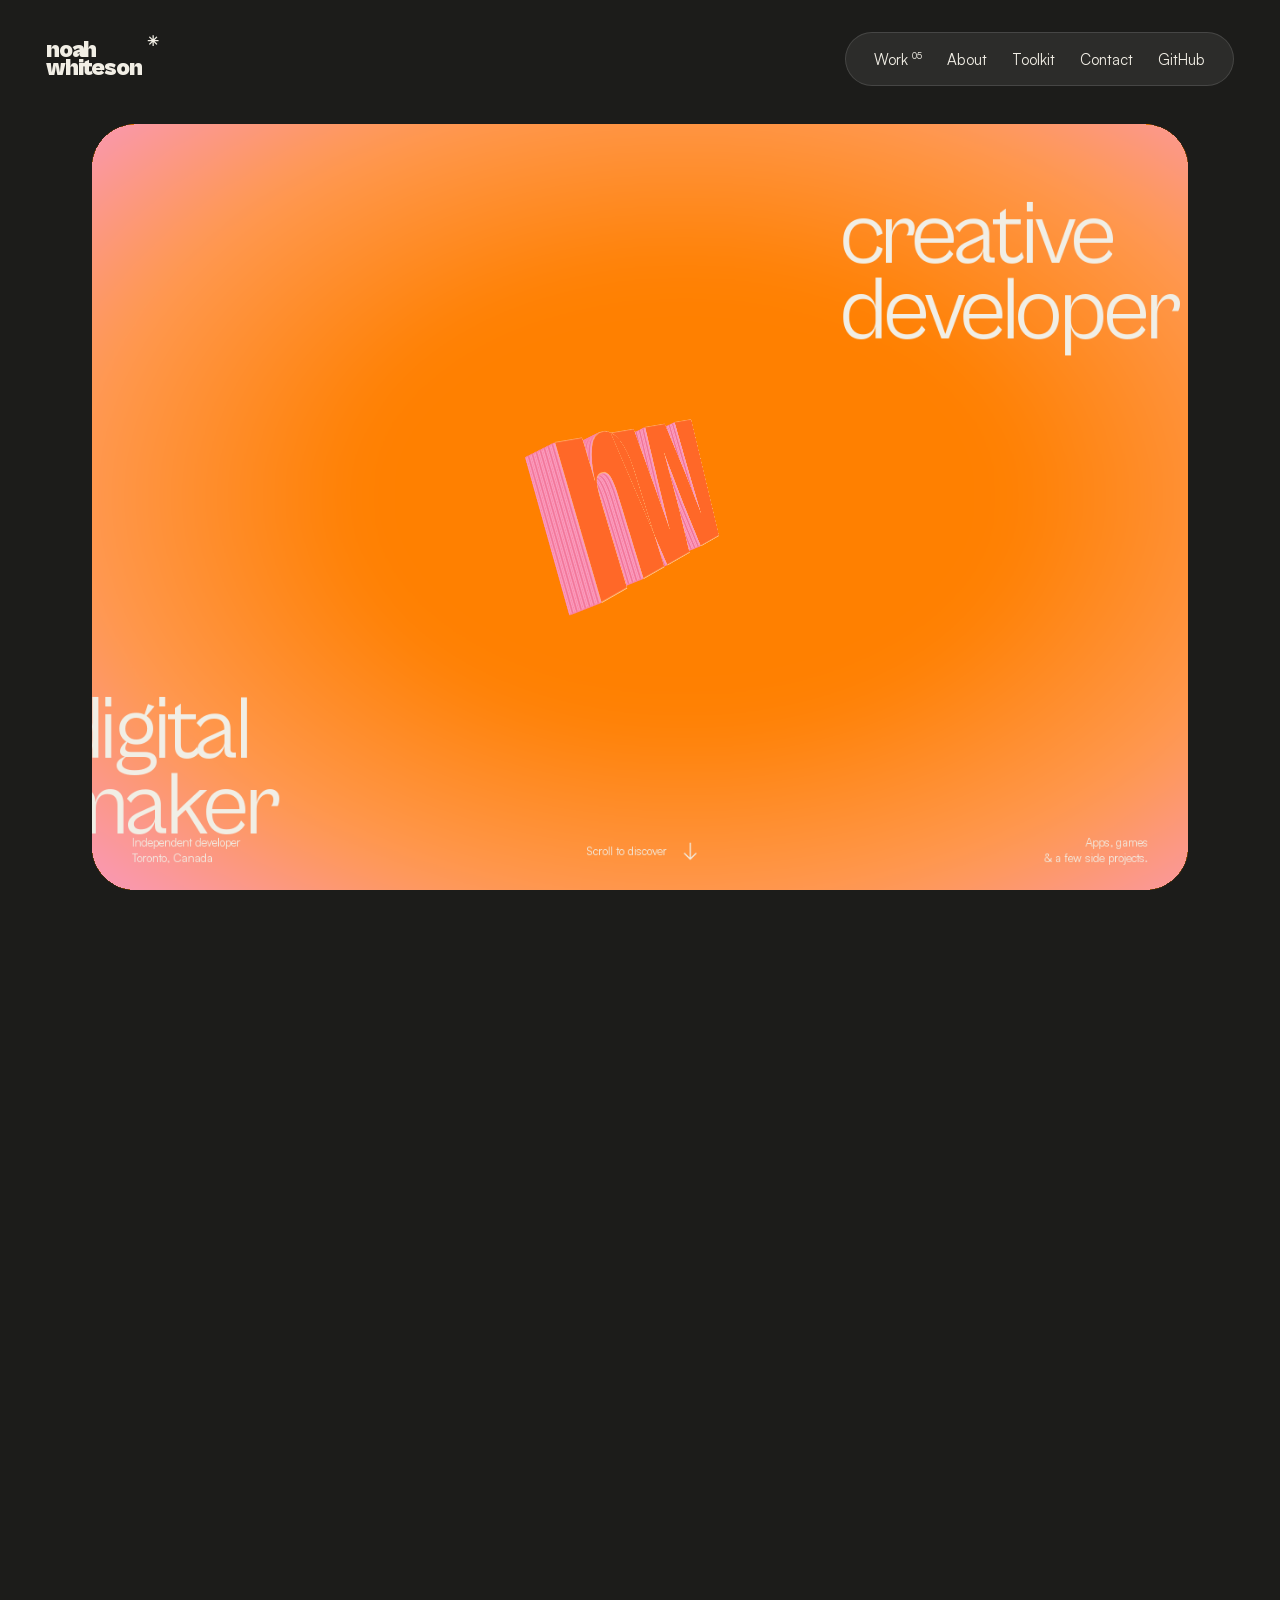
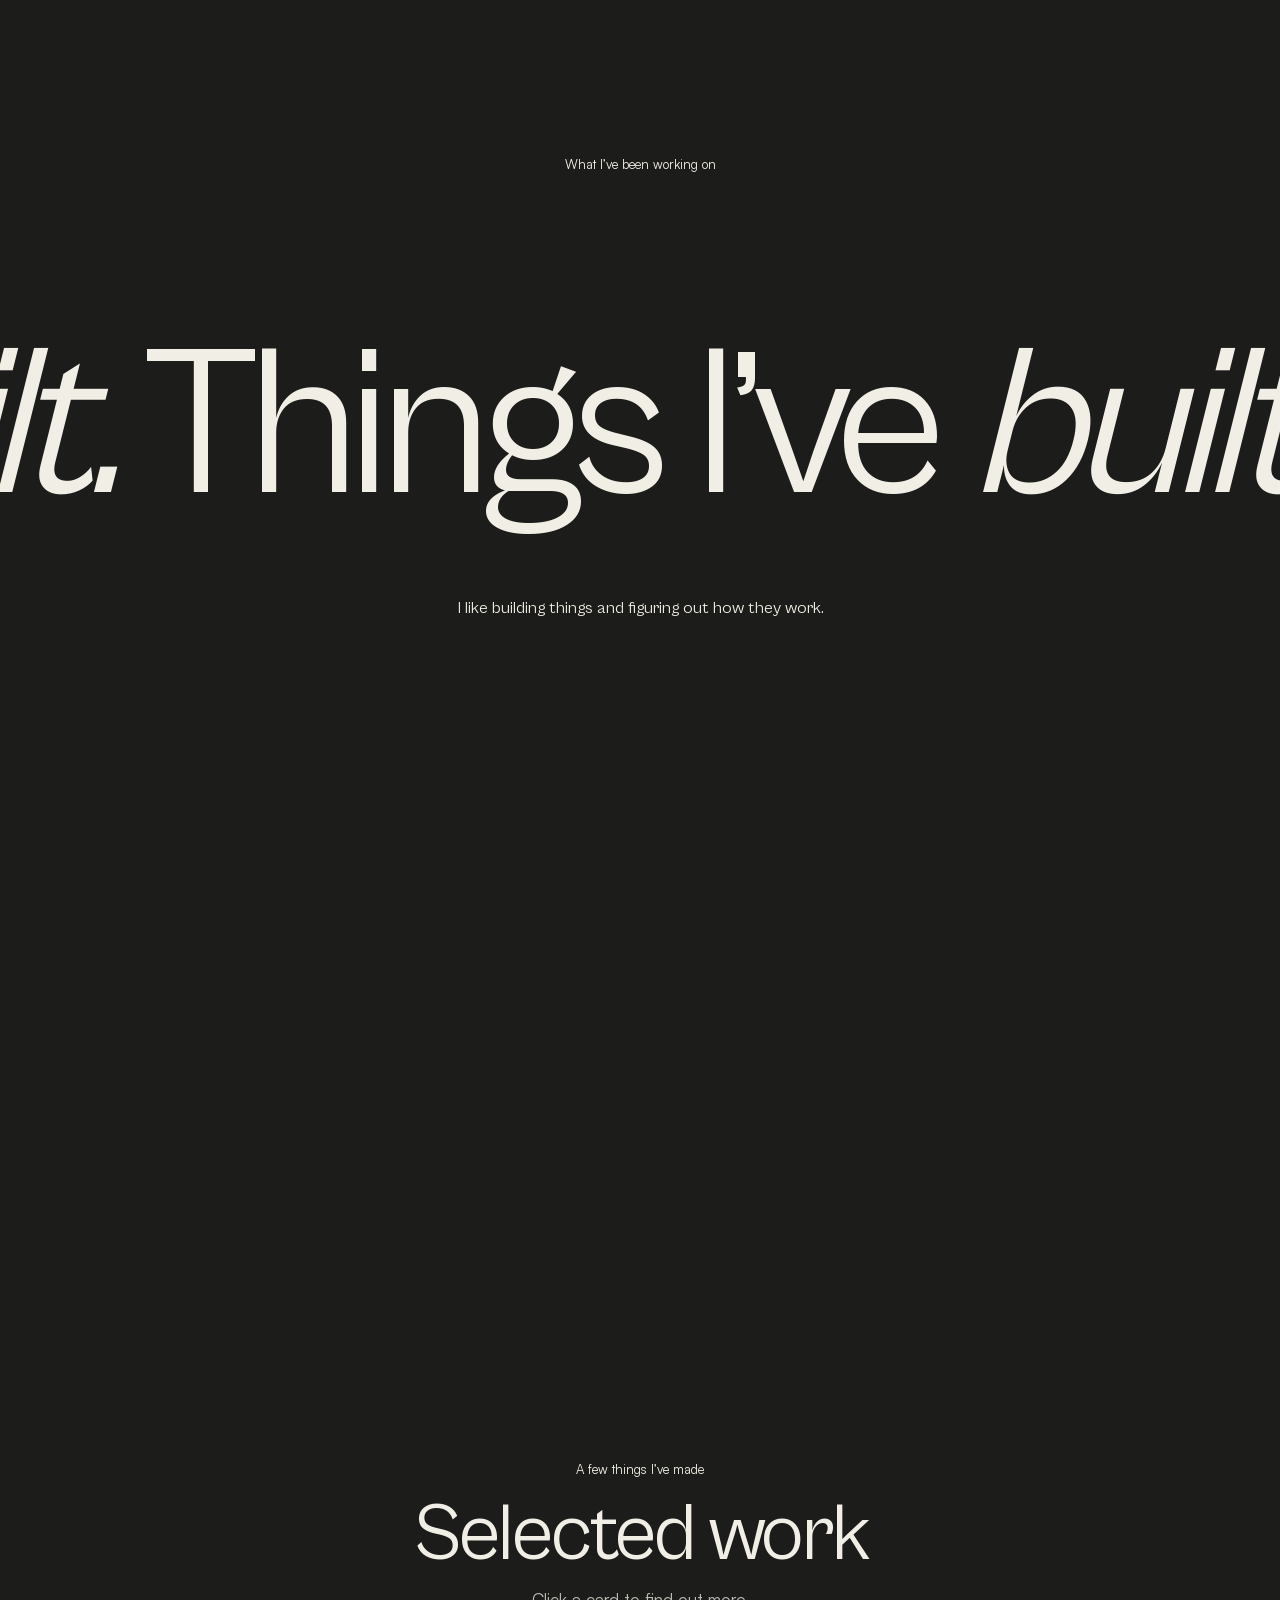
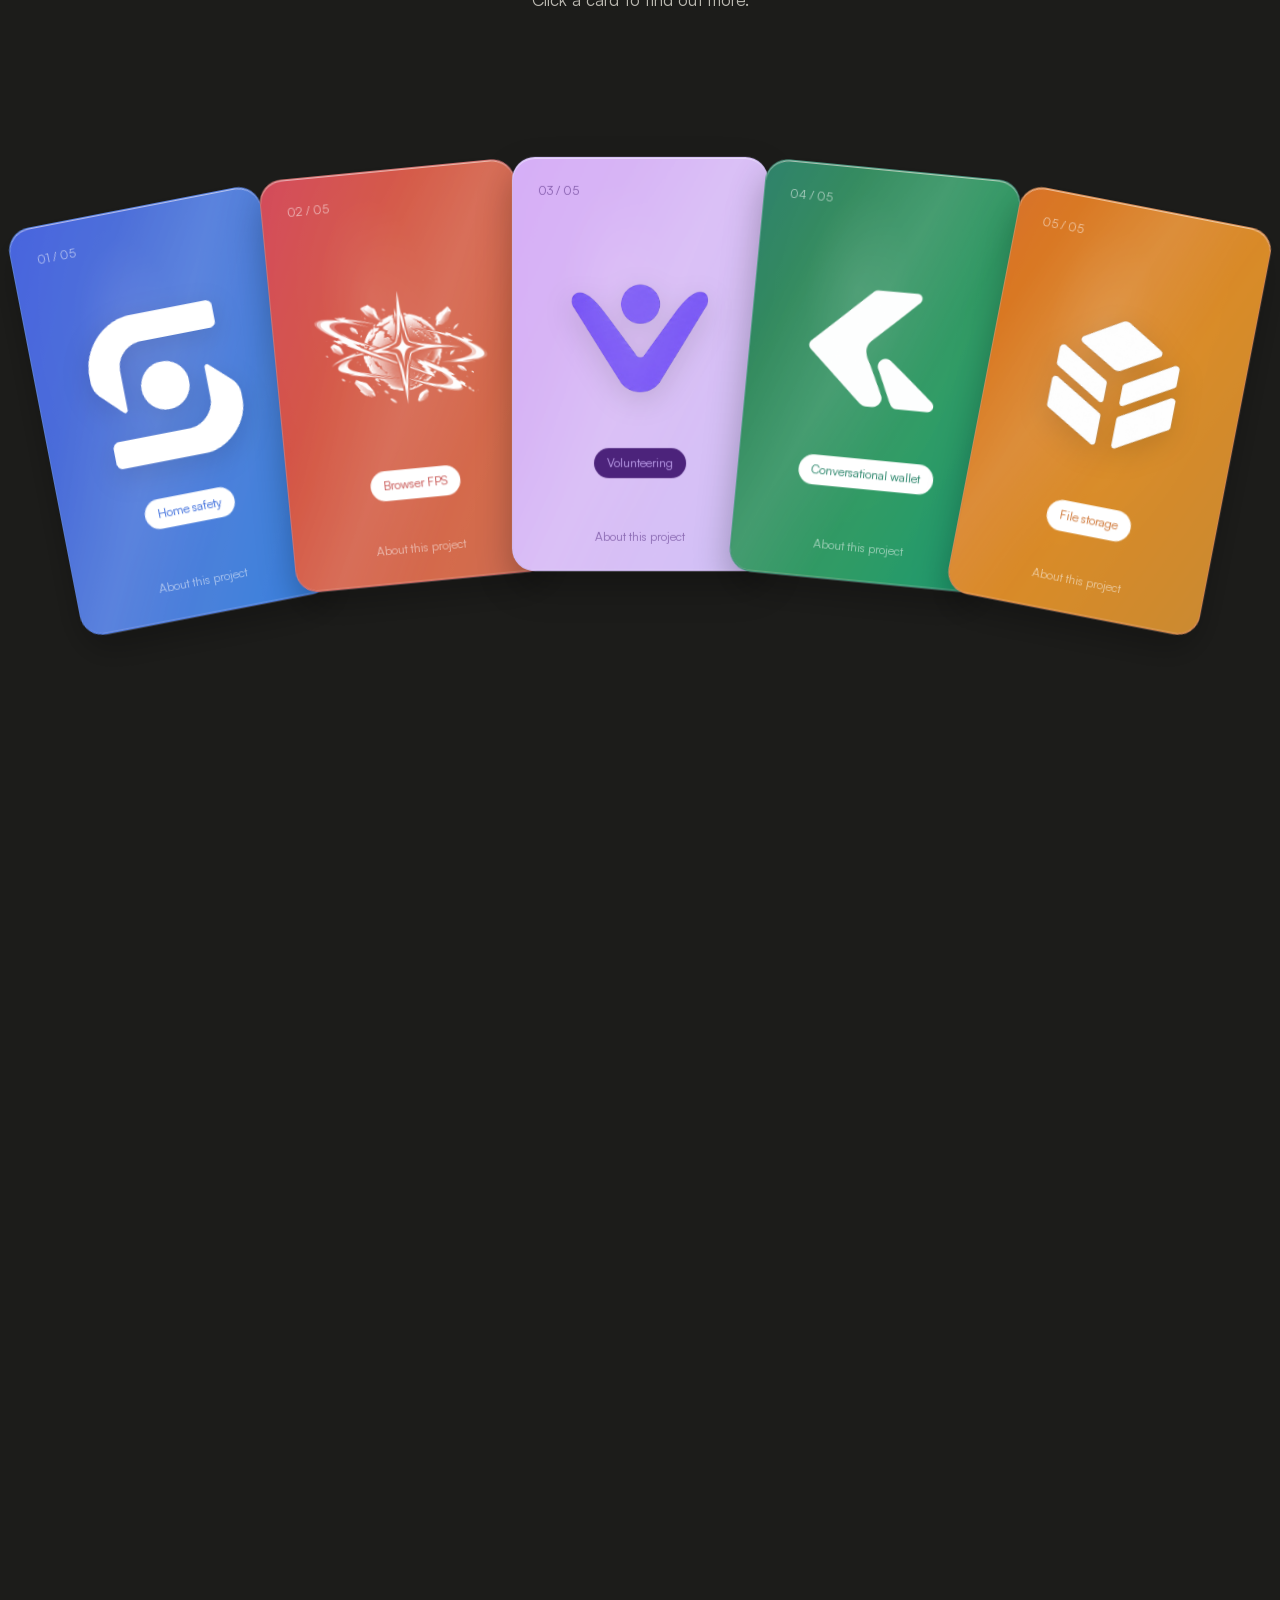
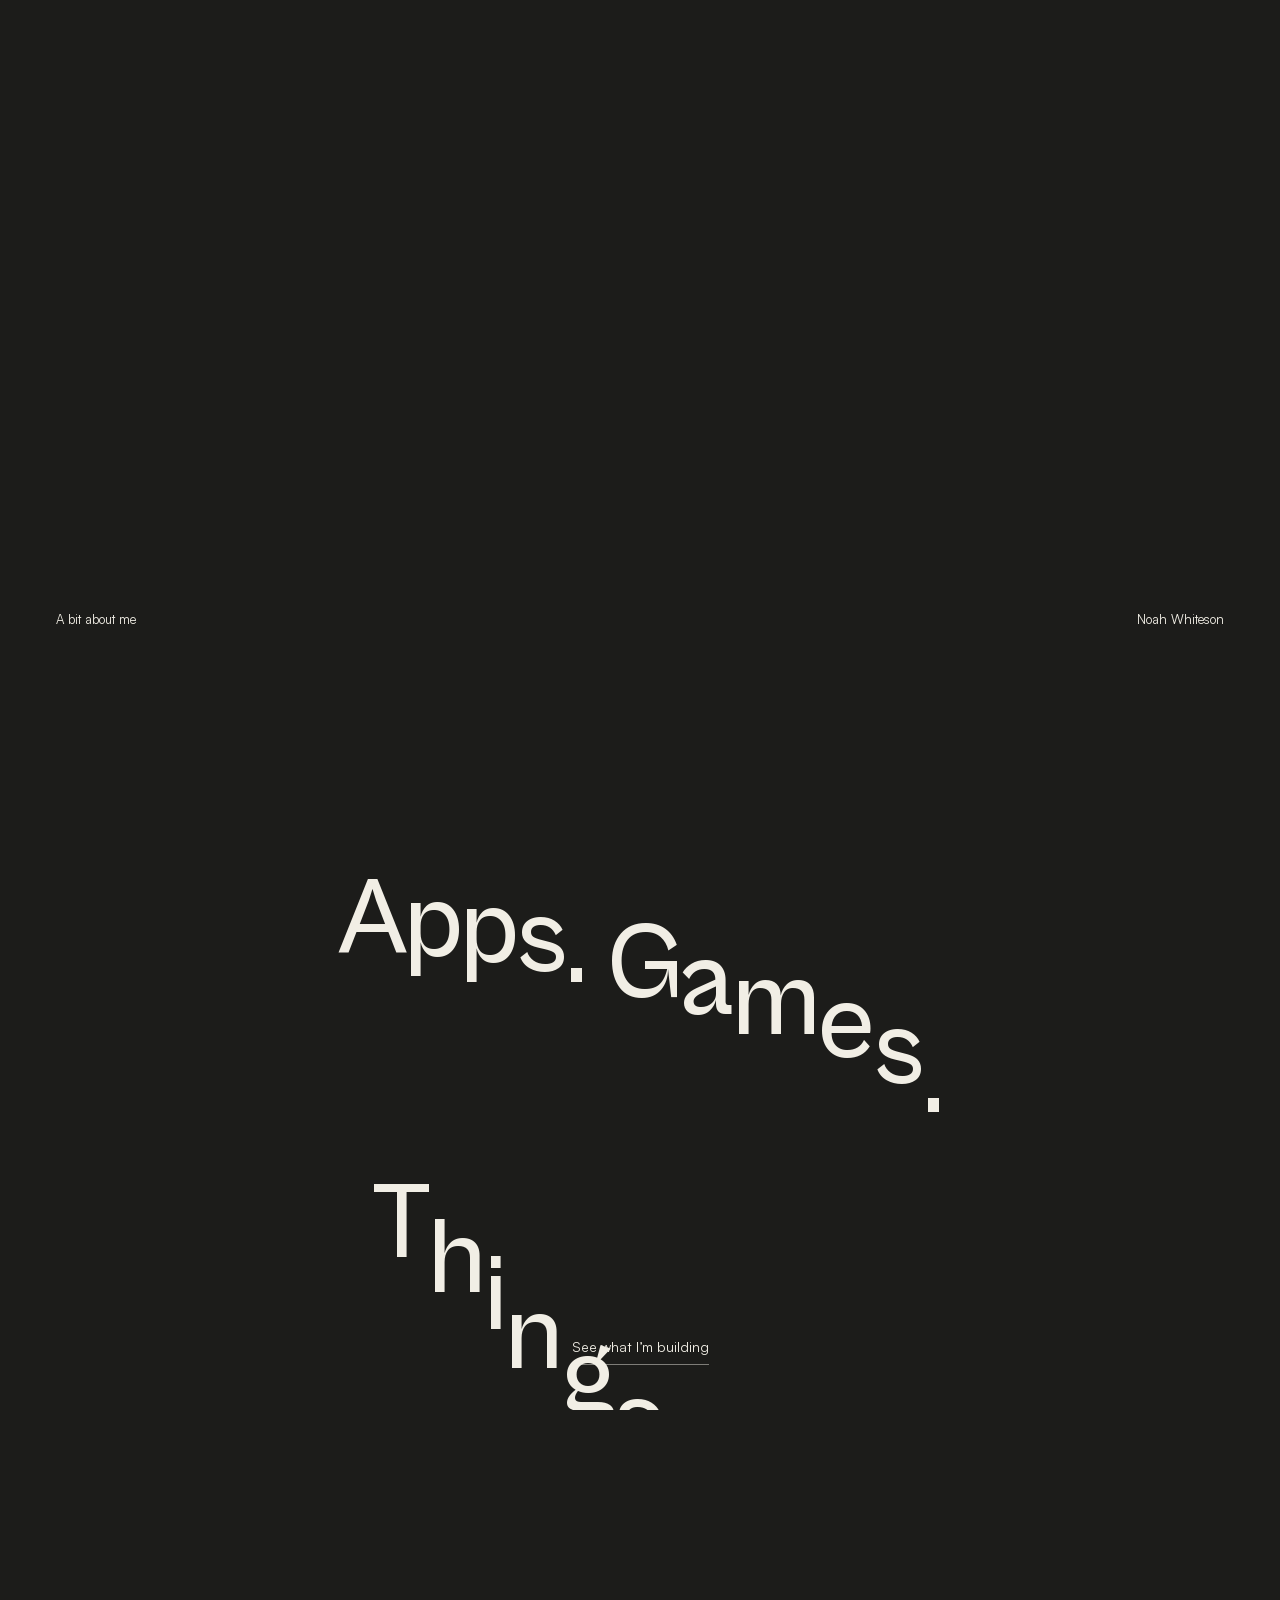
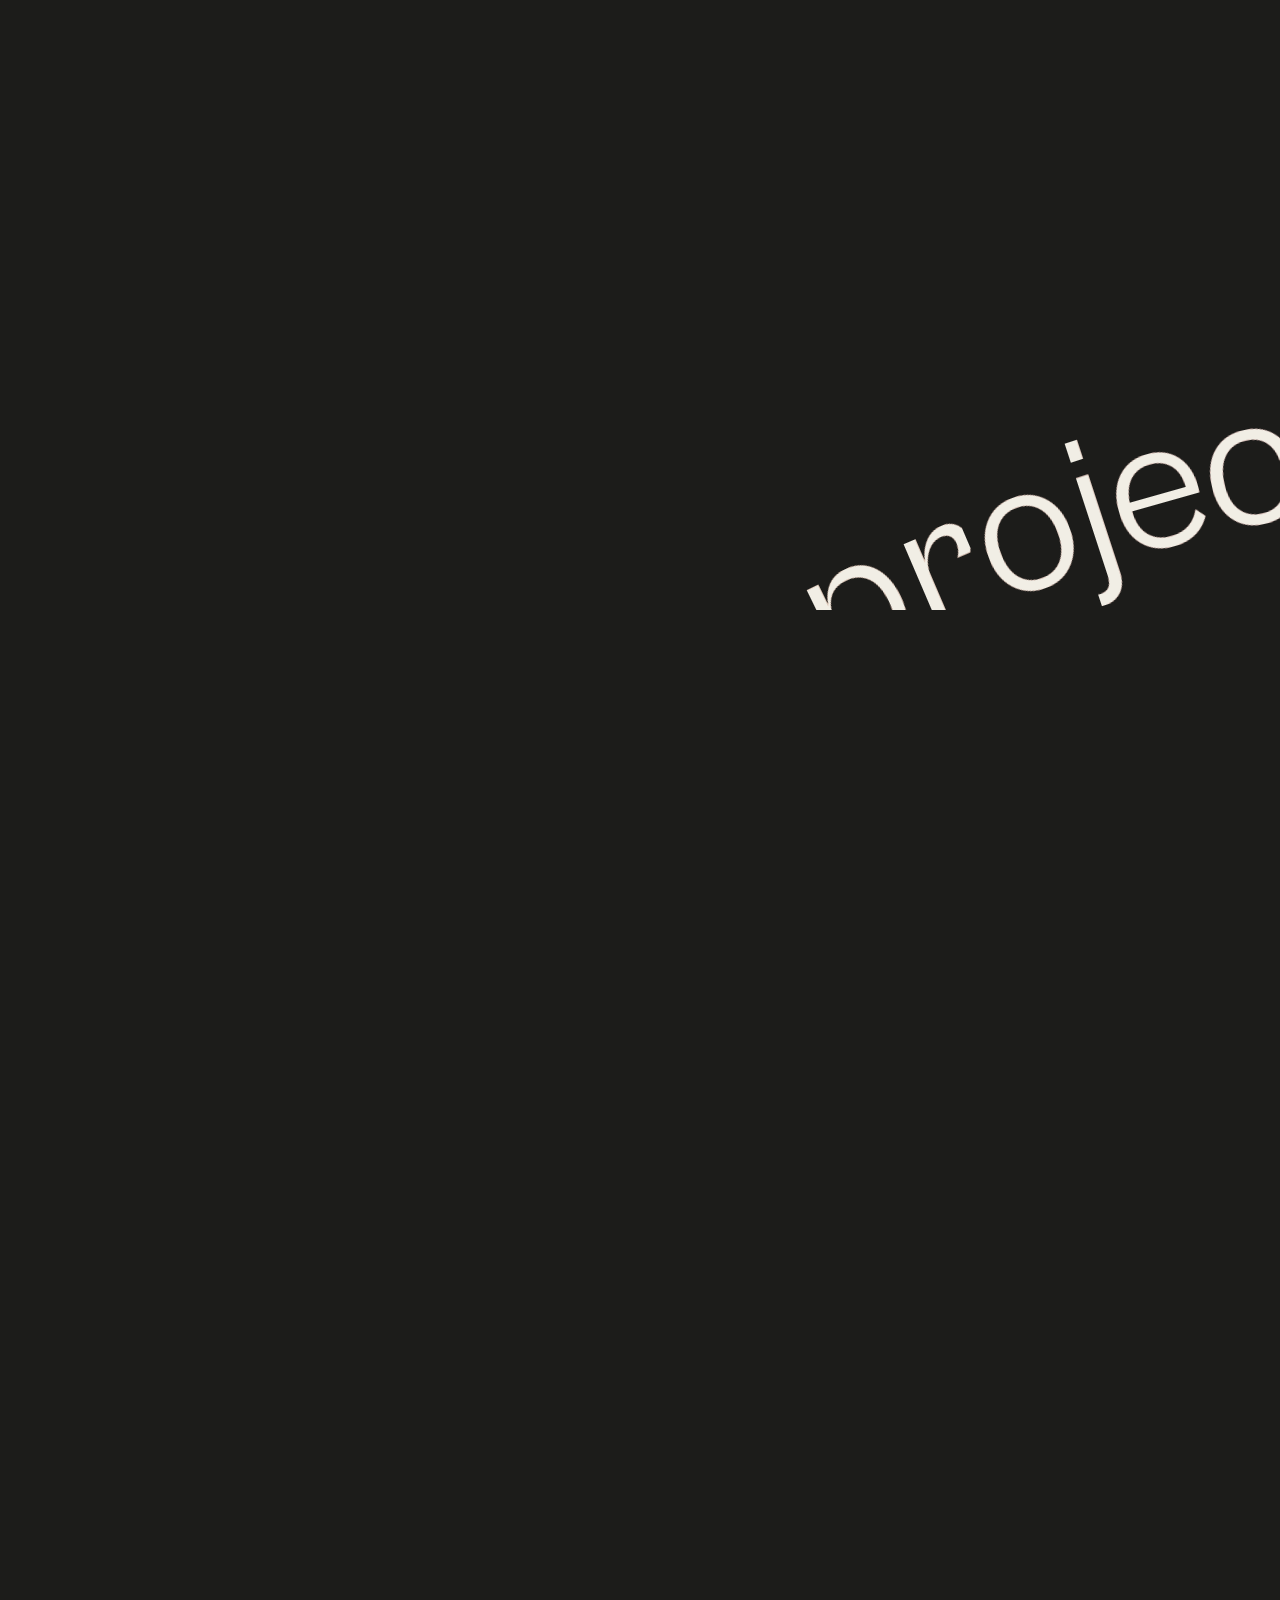
==== commit 999d5d13: "Add full toolkit page and homepage link" ====
--- a/index.html
+++ b/index.html
@@ -7,7 +7,7 @@
 <link rel="icon" type="image/svg+xml" href="data:image/svg+xml,%3Csvg xmlns='http://www.w3.org/2000/svg' viewBox='0 0 64 64'%3E%3Crect width='64' height='64' rx='18' fill='%23ff8100'/%3E%3Cpath d='M15 46V18h7l20 20V18h7v28h-7L22 26v20z' fill='%23f5efe3'/%3E%3C/svg%3E">
 <link rel="preload" href="assets/cabinet-400.woff2" as="font" type="font/woff2" crossorigin>
 <link rel="preload" href="assets/cabinet-900.woff2" as="font" type="font/woff2" crossorigin>
-<link rel="stylesheet" href="style.css?v=29">
+<link rel="stylesheet" href="style.css?v=30">
 <noscript><style>.card-front{display:none}.card-back{position:relative!important;transform:none!important;visibility:visible!important}.card-back .card-close{display:none}.card-inner{transform:none!important}</style></noscript></head><body>
 
 <a class="skip" href="#work">Skip to selected work</a>
@@ -27,6 +27,7 @@
 
 <div class="toolkit-categories"><span>Languages</span><span>Development</span><span>Platforms &amp; data</span></div>
 <ul class="toolkit-cloud toolkit-cloud-front"><li data-tool="0" class="tool-brand tool-python" style="--brand-a:#3776ab;--brand-b:#ffd343"><img src="assets/toolkit/python.svg" width="64" height="64" alt="" aria-hidden="true"><span>Python</span></li><li data-tool="1" class="tool-brand tool-typescript" style="--brand-a:#3178c6;--brand-b:#8ac7ff"><img src="assets/toolkit/typescript.svg" width="64" height="64" alt="" aria-hidden="true"><span>TypeScript</span></li><li data-tool="2" class="tool-brand tool-css" style="--brand-a:#2965f1;--brand-b:#74b6ff"><img src="assets/toolkit/css.svg" width="64" height="64" alt="" aria-hidden="true"><span>CSS</span></li><li data-tool="3" class="tool-brand tool-javascript" style="--brand-a:#f7df1e;--brand-b:#fff6a3"><img src="assets/toolkit/javascript.svg" width="64" height="64" alt="" aria-hidden="true"><span>JavaScript</span></li><li data-tool="4" class="tool-brand tool-lua" style="--brand-a:#8597ff;--brand-b:#d9deff"><img src="assets/toolkit/lua.svg" width="64" height="64" alt="" aria-hidden="true"><span>Lua</span></li><li data-tool="5" class="tool-brand tool-nodejs" style="--brand-a:#68a063;--brand-b:#b3e899"><img src="assets/toolkit/nodejs.svg" width="64" height="64" alt="" aria-hidden="true"><span>Node.js</span></li><li data-tool="6" class="tool-brand tool-vite" style="--brand-a:#a375ff;--brand-b:#ffdd35"><img src="assets/toolkit/vite.svg" width="64" height="64" alt="" aria-hidden="true"><span>Vite</span></li><li data-tool="7" class="tool-brand tool-nextjs" style="--brand-a:#fff;--brand-b:#b5b8c5"><img src="assets/toolkit/nextjs.svg" width="64" height="64" alt="" aria-hidden="true"><span>Next.js</span></li><li data-tool="8" class="tool-brand tool-vercel" style="--brand-a:#fff;--brand-b:#b5b8c5"><img src="assets/toolkit/vercel.svg" width="64" height="64" alt="" aria-hidden="true"><span>Vercel</span></li><li data-tool="9" class="tool-brand tool-firebase" style="--brand-a:#ff9100;--brand-b:#ffca28"><img src="assets/toolkit/firebase.svg" width="64" height="64" alt="" aria-hidden="true"><span>Firebase</span></li><li data-tool="10" class="tool-brand tool-mongodb" style="--brand-a:#4db33d;--brand-b:#a4ee75"><img src="assets/toolkit/mongodb.svg" width="64" height="64" alt="" aria-hidden="true"><span>MongoDB</span></li><li data-tool="11" class="tool-brand tool-supabase" style="--brand-a:#3ecf8e;--brand-b:#a2f3ce"><img src="assets/toolkit/supabase.svg" width="64" height="64" alt="" aria-hidden="true"><span>Supabase</span></li></ul>
+<a class="toolkit-more" href="/toolkit/">View my Full Toolkit</a>
 </div></section></div></section>
 
 <section class="wave-track" aria-labelledby="wave-title"><div class="wave-pin">
@@ -35,4 +36,4 @@
 <div class="wave-seed" aria-hidden="true"></div>
 <footer id="contact"><span class="eyebrow">You can reach me here.</span><a class="footer-title" href="mailto:contact@noahwhiteson.com">Let’s <em>talk.</em></a><a class="contact-email" href="mailto:contact@noahwhiteson.com">contact@noahwhiteson.com</a><div class="footer-bottom"><a href="#top">noah whiteson</a><span>© <span id="year">2026</span></span><a href="#top">Back to top</a></div></footer>
 </div></section>
-</main><script src="script.js?v=29"></script><script src="navigation.js?v=2"></script></body></html>+</main><script src="script.js?v=30"></script><script src="navigation.js?v=2"></script></body></html>
--- a/style.css
+++ b/style.css
@@ -66,3 +66,6 @@
 .chapter-copy{font-family:Satoshi,Arial,sans-serif;font-size:17px;line-height:1.6;max-width:560px;margin:30px auto 0;text-align:center;color:#f1eee5b5;padding:0 24px}.motion .chapter-copy{position:relative;will-change:opacity,transform,clip-path;opacity:0;visibility:hidden;pointer-events:none}.about-chapter[data-chapter="1"] .chapter-type{font-size:clamp(48px,8.5vw,135px)}
 @media(max-width:700px){.chapter-copy{font-size:14px;line-height:1.55;max-width:370px;margin-top:25px;padding:0 20px}.about-chapter[data-chapter="1"] .chapter-type{font-size:11.5vw}}
 @media(max-height:600px) and (min-width:701px){.chapter-type{font-size:16svh}.about-chapter[data-chapter="1"] .chapter-type{font-size:15svh}.chapter-copy{font-size:14px;margin-top:20px;max-width:600px}}
+
+.toolkit-more{display:block;width:max-content;margin:55px auto 0;font-family:Satoshi,Arial,sans-serif;font-size:15px;border-bottom:1px solid #f1eee580;padding:8px 0;pointer-events:auto}.motion .about .toolkit-more{position:absolute;left:50%;bottom:10svh;margin:0;transform:translateX(-50%);z-index:8;opacity:0;visibility:hidden;will-change:opacity,transform}.toolkit-more:hover{border-color:var(--cream)}
+@media(max-width:700px){.motion .about .toolkit-more{bottom:calc(85px + env(safe-area-inset-bottom));font-size:14px}}
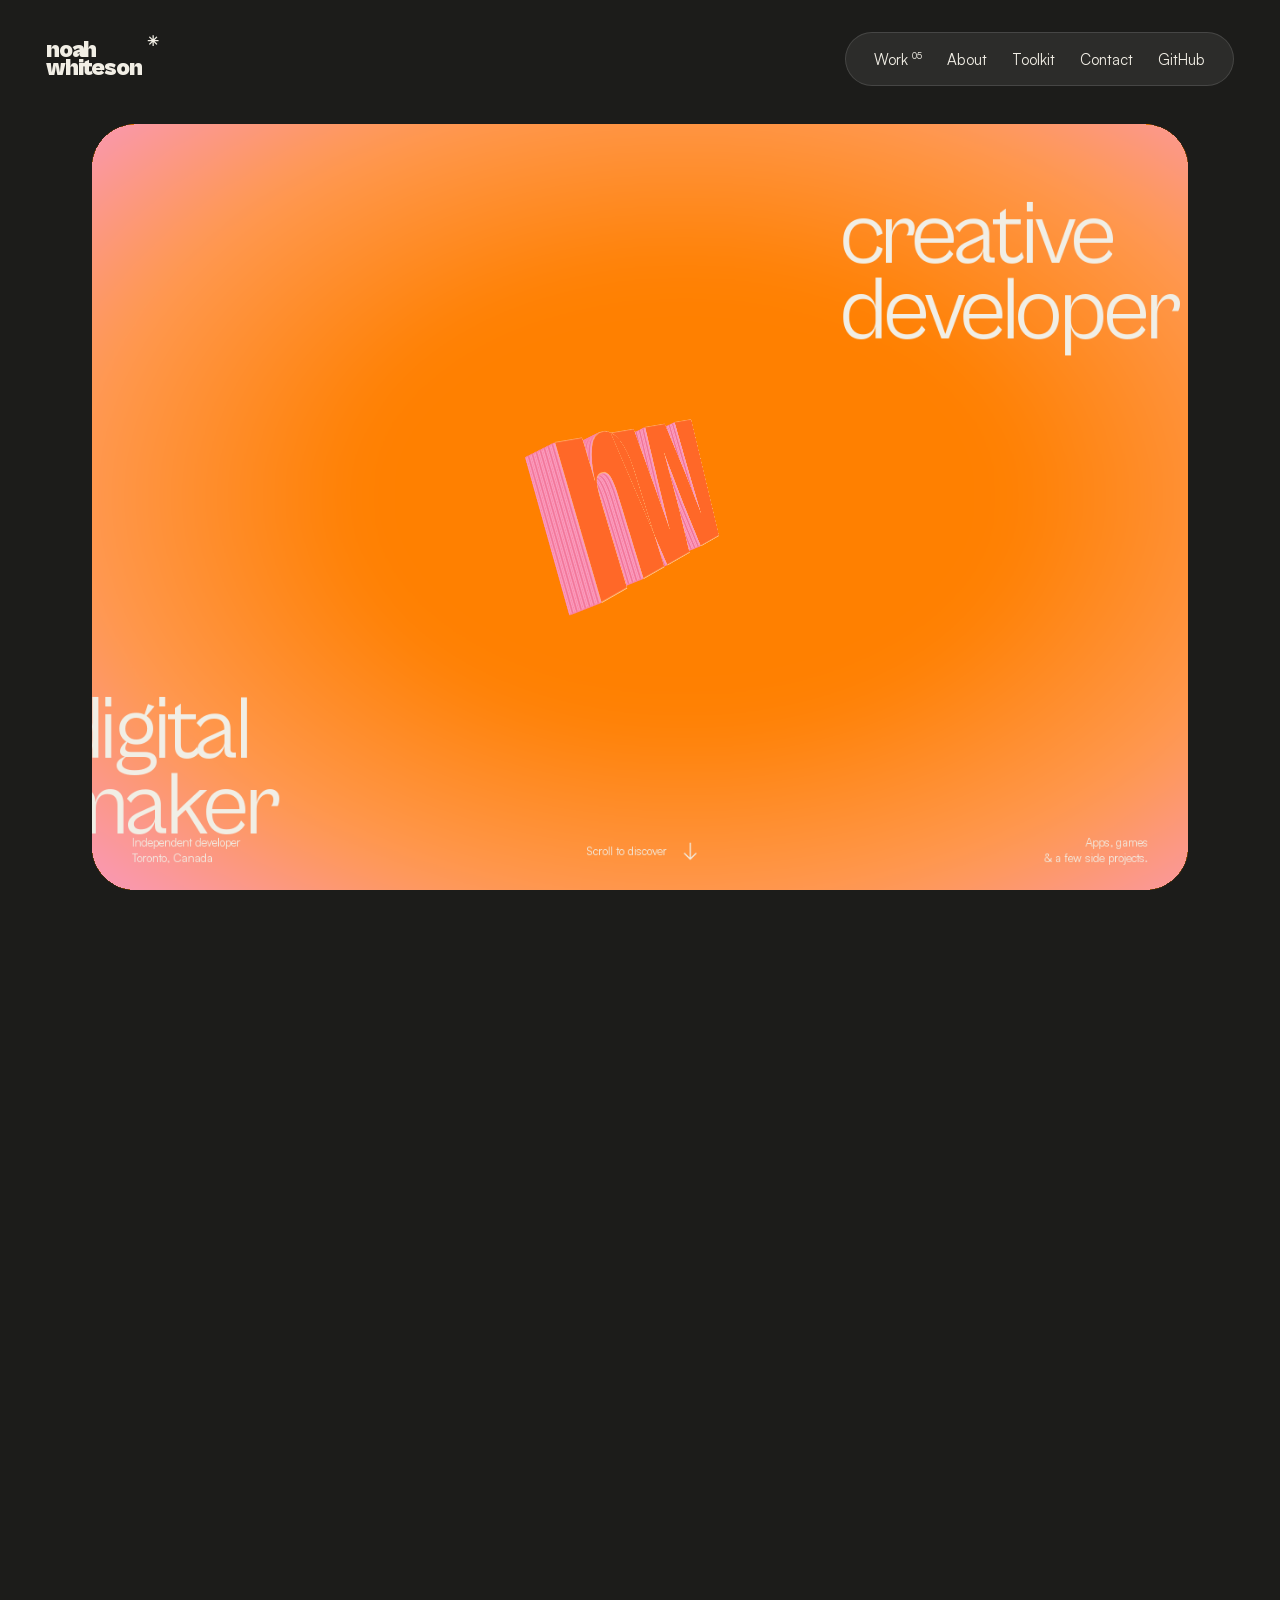
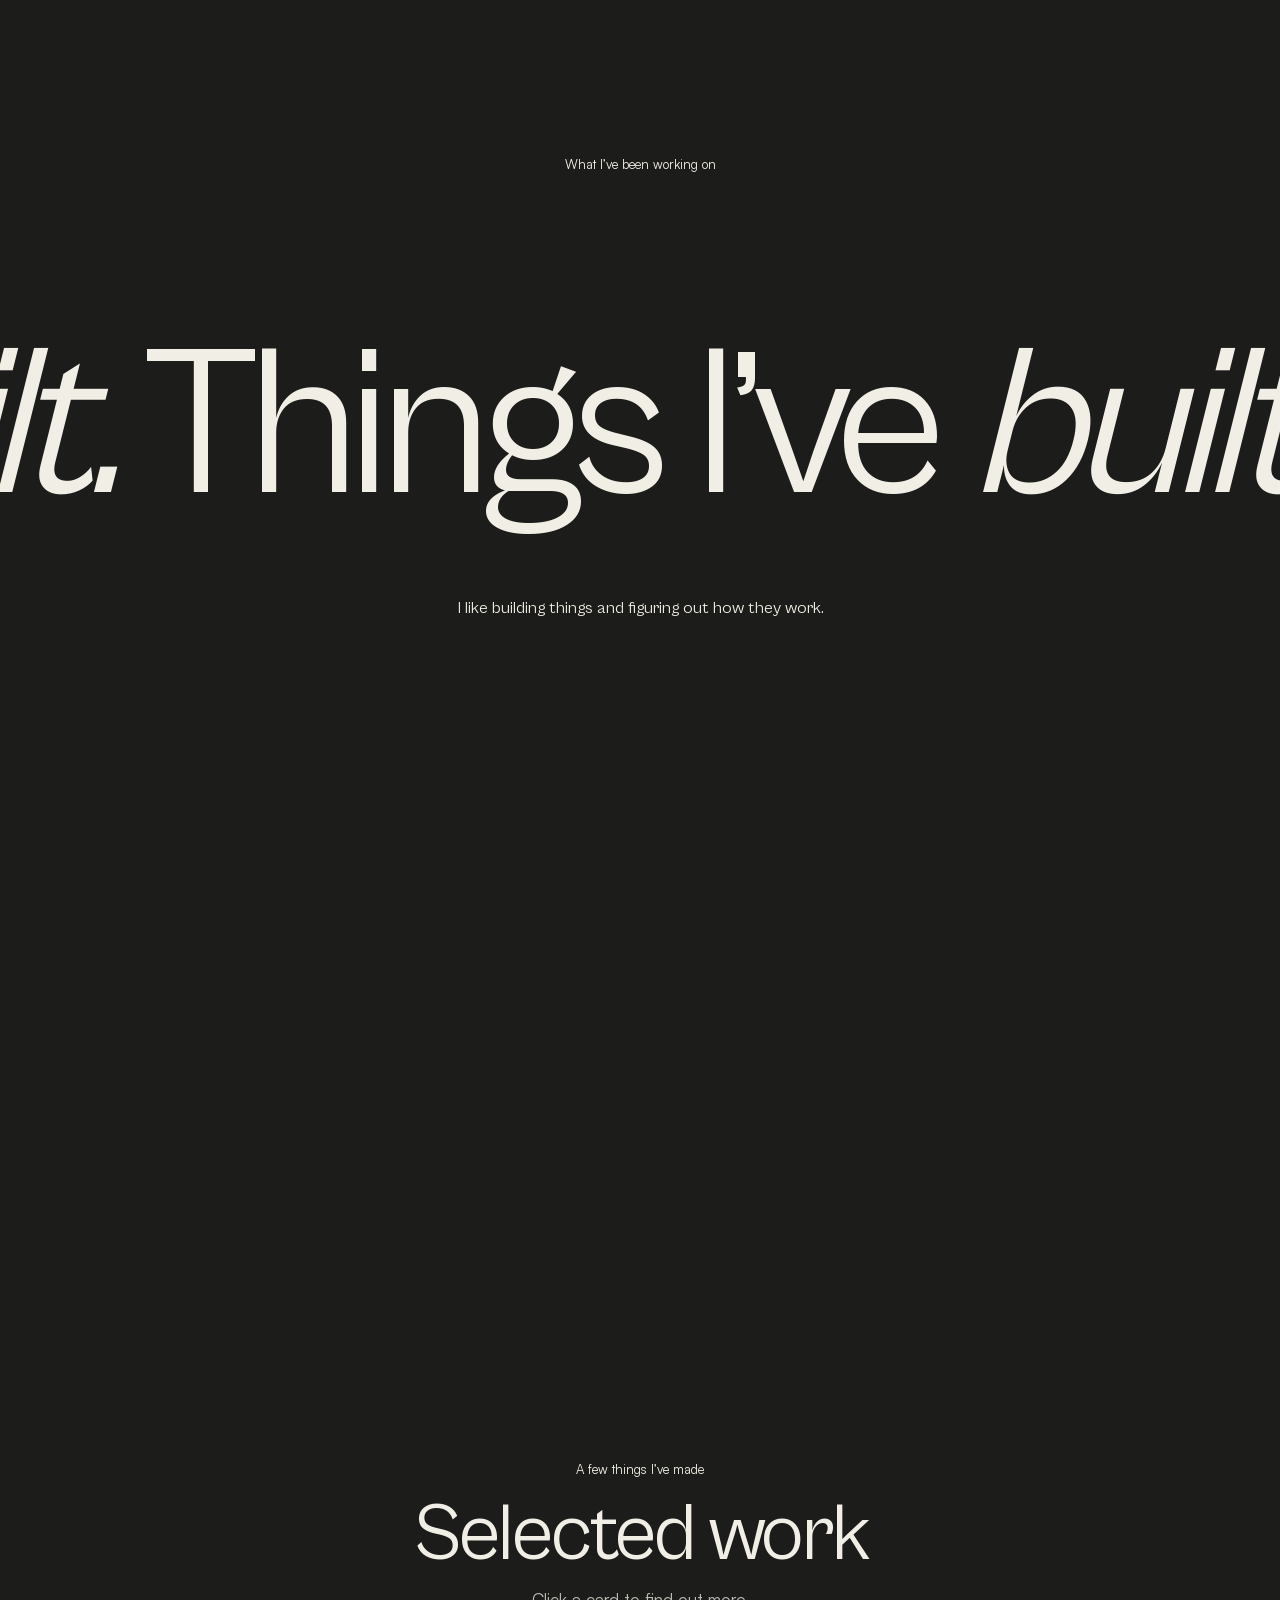
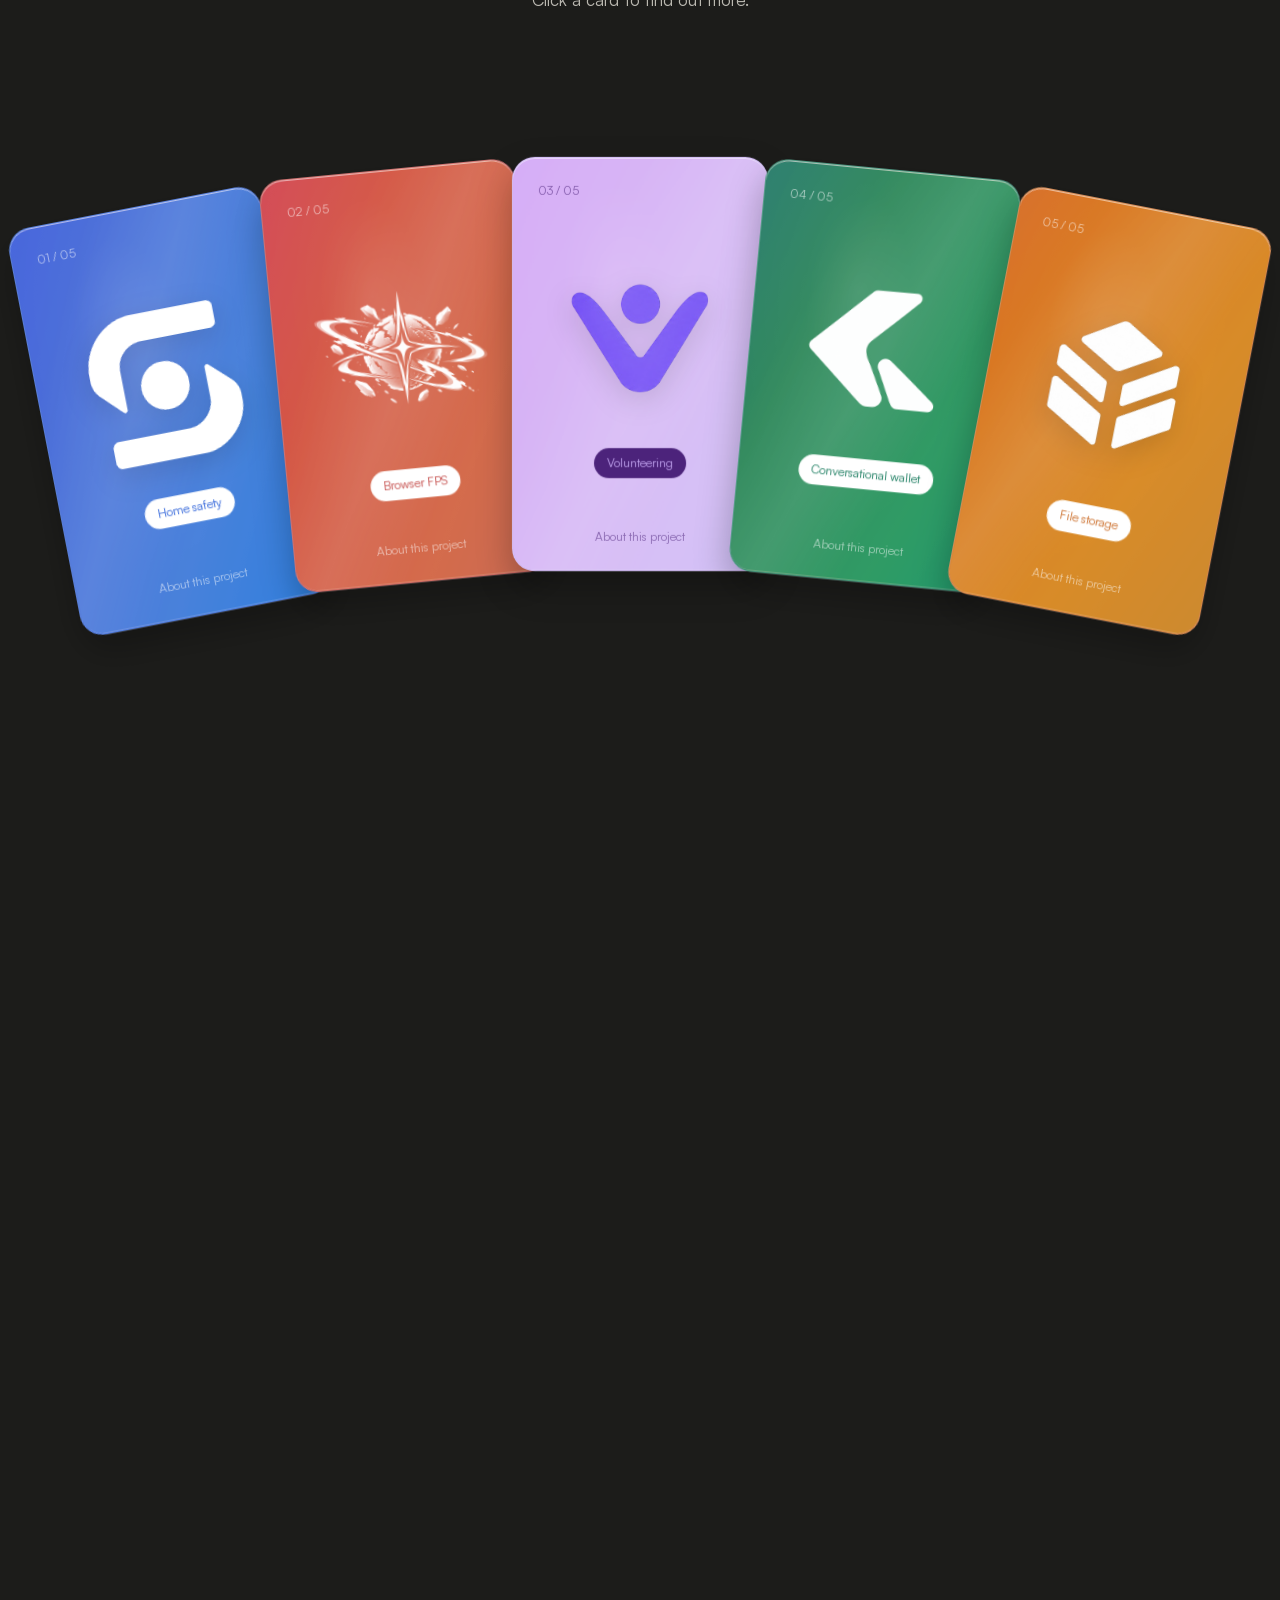
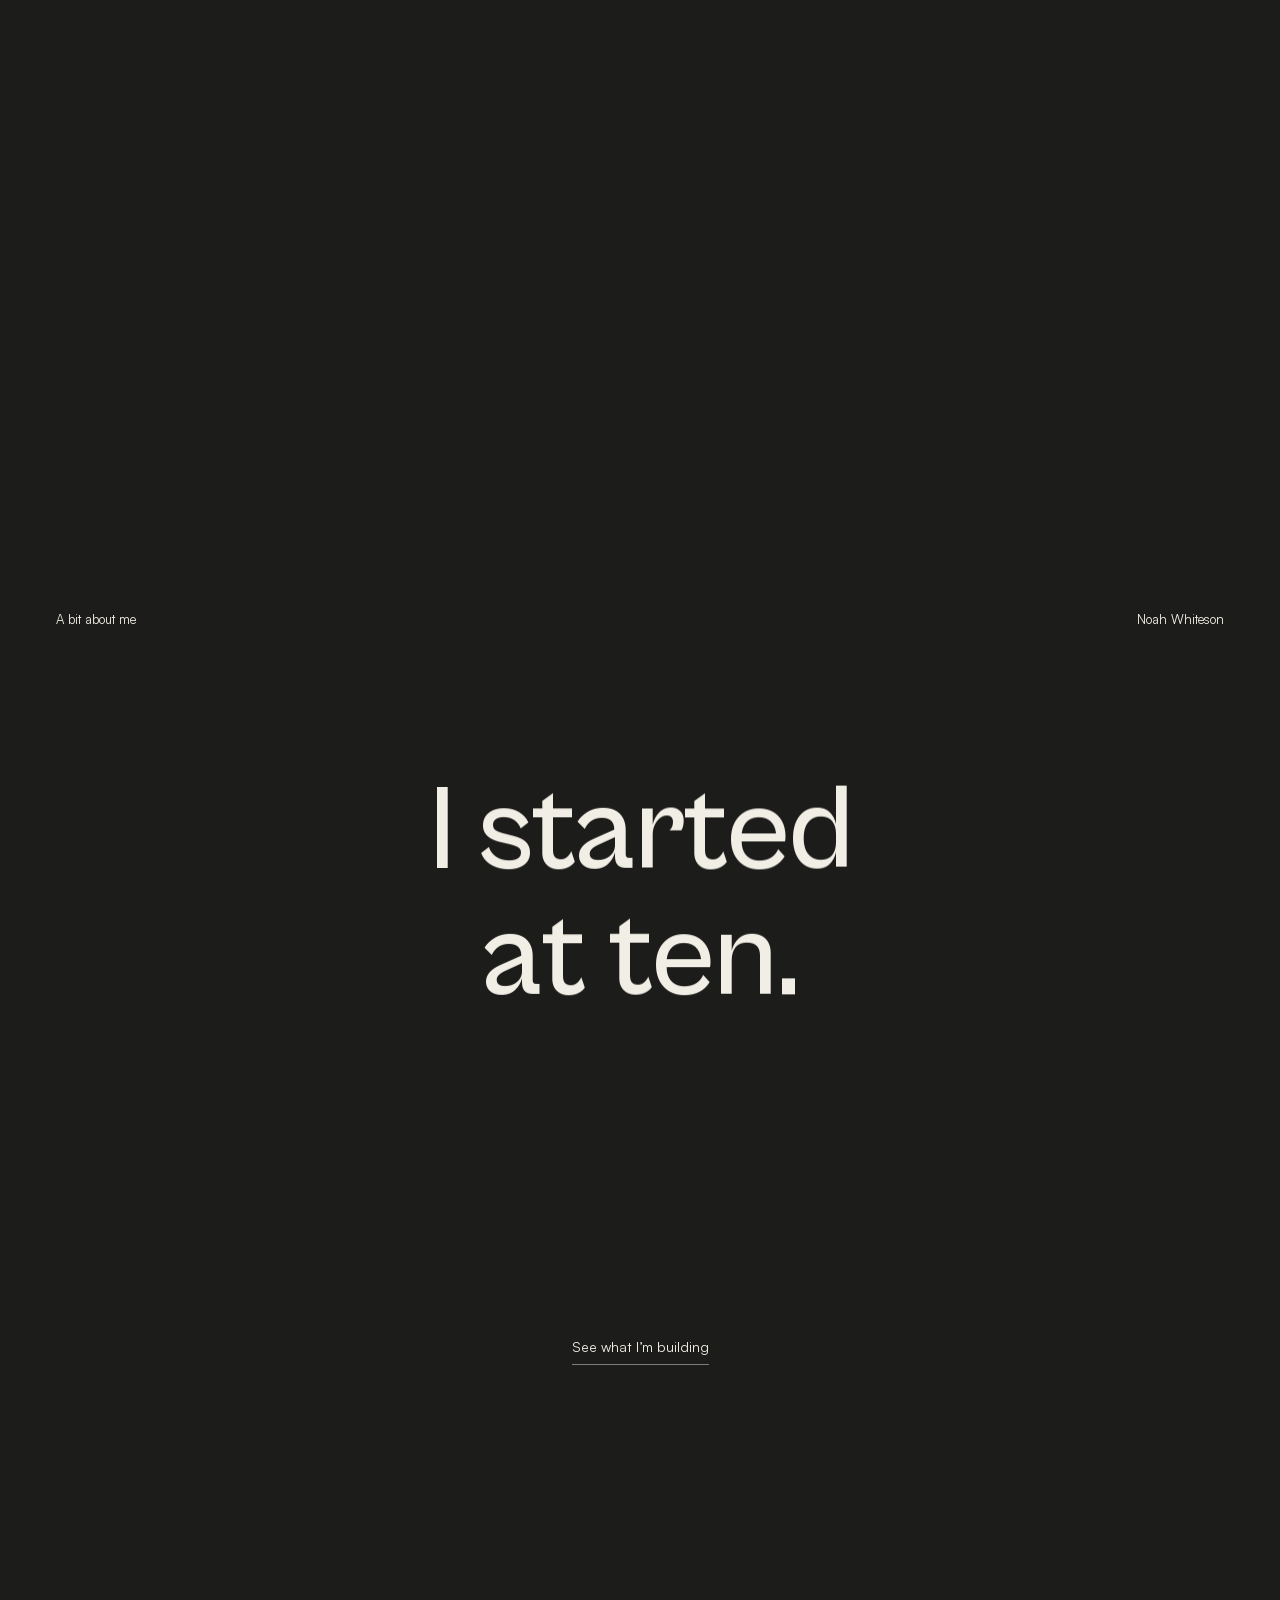
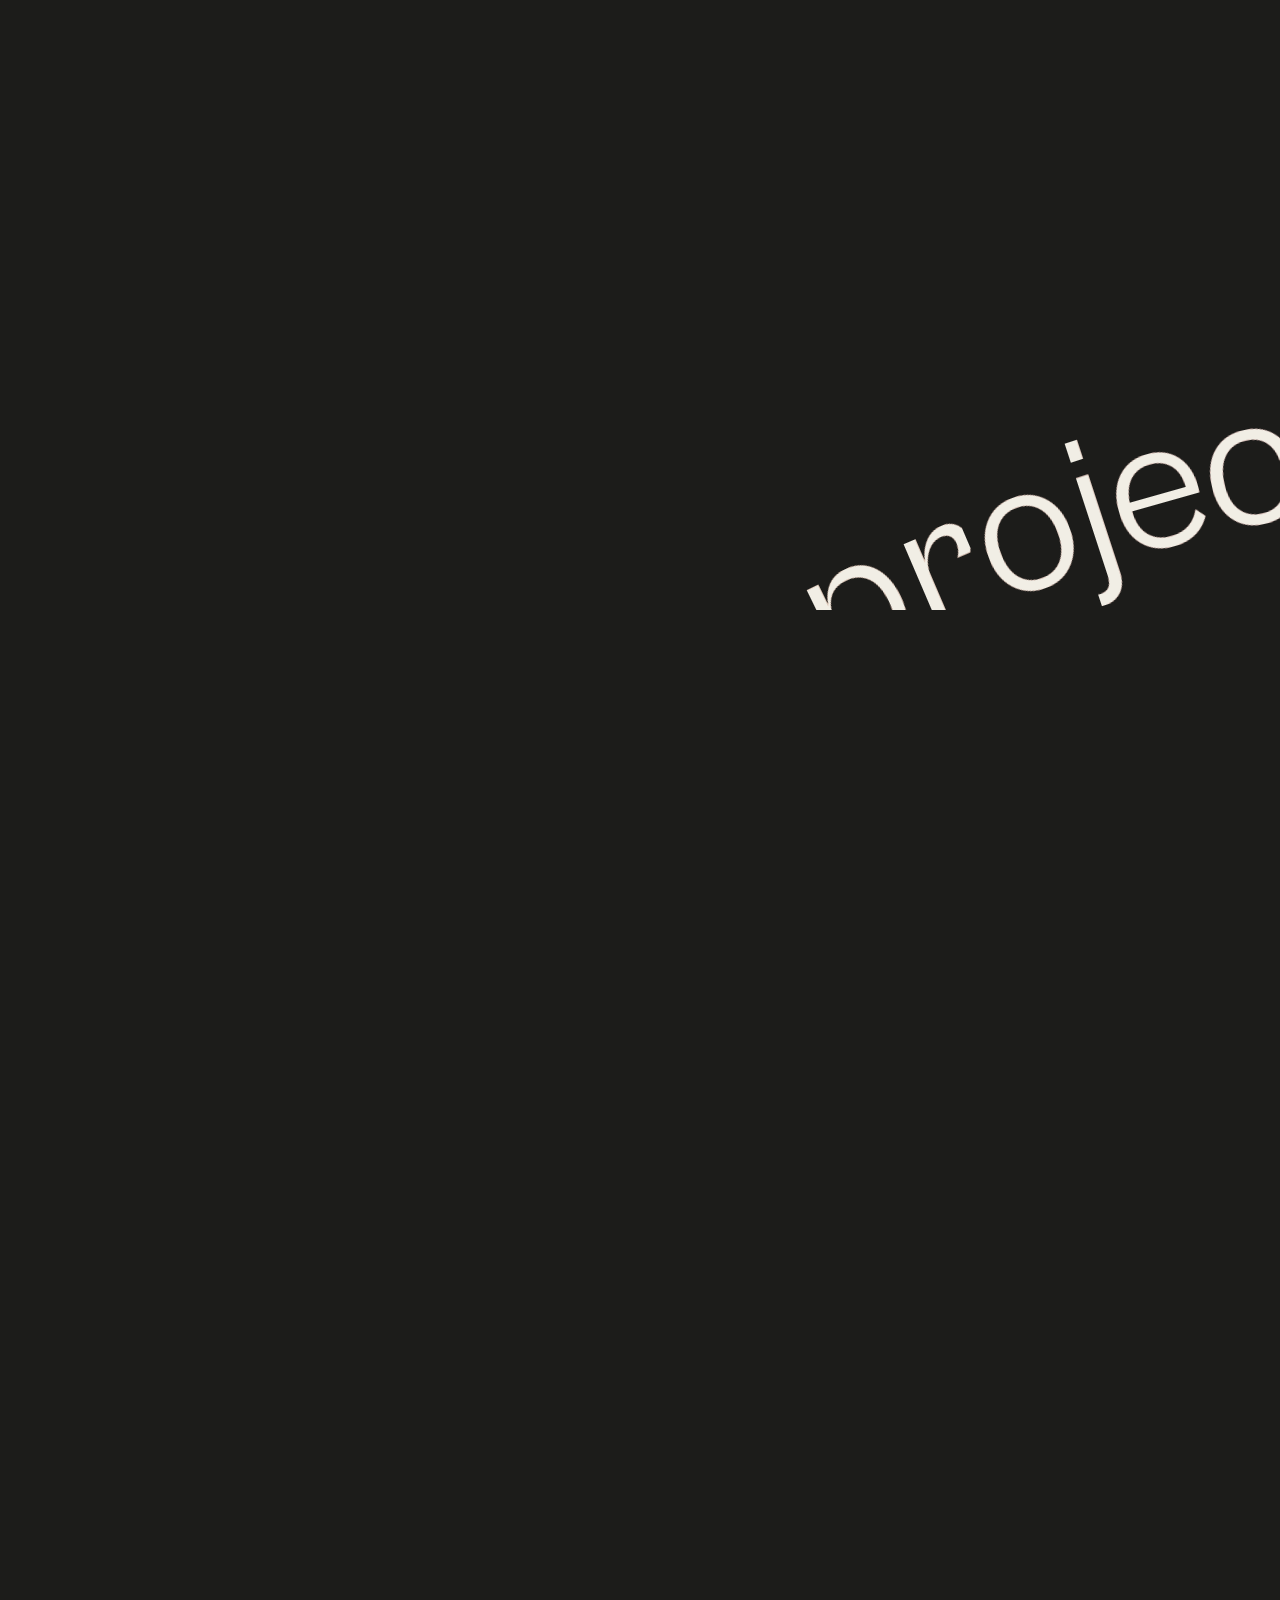
==== commit 3bed5e0a: "Show product previews on flipped work cards Co-authored-by: Noah <NoahWhiteson@users.noreply.github." ====
--- a/index.html
+++ b/index.html
@@ -7,7 +7,7 @@
 <link rel="icon" type="image/svg+xml" href="data:image/svg+xml,%3Csvg xmlns='http://www.w3.org/2000/svg' viewBox='0 0 64 64'%3E%3Crect width='64' height='64' rx='18' fill='%23ff8100'/%3E%3Cpath d='M15 46V18h7l20 20V18h7v28h-7L22 26v20z' fill='%23f5efe3'/%3E%3C/svg%3E">
 <link rel="preload" href="assets/cabinet-400.woff2" as="font" type="font/woff2" crossorigin>
 <link rel="preload" href="assets/cabinet-900.woff2" as="font" type="font/woff2" crossorigin>
-<link rel="stylesheet" href="style.css?v=30">
+<link rel="stylesheet" href="style.css?v=31">
 <noscript><style>.card-front{display:none}.card-back{position:relative!important;transform:none!important;visibility:visible!important}.card-back .card-close{display:none}.card-inner{transform:none!important}</style></noscript></head><body>
 
 <a class="skip" href="#work">Skip to selected work</a>
@@ -21,7 +21,7 @@
 <div class="hero-bottom"><span>Independent developer<br>Toronto, Canada</span><a href="#work" class="explore">Scroll to discover <span aria-hidden="true">↓</span></a><span class="hero-note">Apps, games<br>& a few side projects.</span></div>
 </div></section>
 <section class="manifesto" aria-label="Things I’ve built"><div class="manifesto-pin"><p class="eyebrow">What I’ve been working on</p><div class="marquee" aria-hidden="true"><span>Things I’ve <em>built.</em> Things I’ve <em>built.</em></span></div><p class="manifesto-caption">I like building things and figuring out how they work.</p></div></section>
-<section class="selected-work" id="work" aria-labelledby="work-title"><div class="work-pin"><div class="work-heading"><span class="eyebrow">A few things I’ve made</span><h2 id="work-title">Selected work</h2><p>Click a card to find out more.</p></div><div class="fan-deck"><article class="card-position card-safesight" id="safesight" data-card="0"><div class="card-inner"><button class="card-front" type="button" aria-label="Explore Safesight" aria-expanded="false" aria-controls="safesight-overview"><span class="card-number">01 / 05</span><img class="card-logo logo-safesight" src="assets/safesight-card-logo.png" alt="" aria-hidden="true" width="866" height="881"><span class="card-tag">Home safety</span><span class="card-cue">About this project</span></button><div class="card-back" id="safesight-overview"><div class="card-back-top"><h3>Safesight</h3><button class="card-close" type="button" aria-label="Flip Safesight back">Back</button></div><p>Safesight scans photos of your rooms for possible safety hazards. It shows you what to check, suggests fixes, and keeps track of what you’ve dealt with.</p><a class="read-more" href="projects/safesight/">Read more</a></div></div></article><article class="card-position card-undersphere" id="undersphere" data-card="1"><div class="card-inner"><button class="card-front" type="button" aria-label="Explore Undersphere" aria-expanded="false" aria-controls="undersphere-overview"><span class="card-number">02 / 05</span><img class="card-logo logo-undersphere" src="assets/undersphere-card-logo.png" alt="" aria-hidden="true" width="1536" height="1024"><span class="card-tag">Browser FPS</span><span class="card-cue">About this project</span></button><div class="card-back" id="undersphere-overview"><div class="card-back-top"><h3>Undersphere</h3><button class="card-close" type="button" aria-label="Flip Undersphere back">Back</button></div><p>A browser FPS set inside a sphere. Walk around the surface and gravity follows you. It won Most Unique at levelsio’s Vibe Jam.</p><a class="read-more" href="projects/undersphere/">Read more</a></div></div></article><article class="card-position card-volunteen" id="volunteen" data-card="2"><div class="card-inner"><button class="card-front" type="button" aria-label="Explore Volunteen" aria-expanded="false" aria-controls="volunteen-overview"><span class="card-number">03 / 05</span><img class="card-logo logo-volunteen" src="assets/volunteen-card-logo.png" alt="" aria-hidden="true" width="359" height="298"><span class="card-tag">Volunteering</span><span class="card-cue">About this project</span></button><div class="card-back" id="volunteen-overview"><div class="card-back-top"><h3>Volunteen</h3><button class="card-close" type="button" aria-label="Flip Volunteen back">Back</button></div><p>Volunteen helps students find volunteer opportunities, book shifts, and keep a verified record of their hours.</p><a class="read-more" href="projects/volunteen/">Read more</a></div></div></article><article class="card-position card-gosteer" id="gosteer" data-card="3"><div class="card-inner"><button class="card-front" type="button" aria-label="Explore GoSteer" aria-expanded="false" aria-controls="gosteer-overview"><span class="card-number">04 / 05</span><img class="card-logo logo-gosteer" src="assets/gosteer-card-logo.png" alt="" aria-hidden="true" width="1336" height="1177"><span class="card-tag">Conversational wallet</span><span class="card-cue">About this project</span></button><div class="card-back" id="gosteer-overview"><div class="card-back-top"><h3>GoSteer</h3><button class="card-close" type="button" aria-label="Flip GoSteer back">Back</button></div><p>A crypto wallet for Solana and Ethereum that you use through chat. Check your holdings, prepare a transaction, and review it before sending.</p><a class="read-more" href="projects/gosteer/">Read more</a></div></div></article><article class="card-position card-storebase" id="storebase" data-card="4"><div class="card-inner"><button class="card-front" type="button" aria-label="Explore Storebase" aria-expanded="false" aria-controls="storebase-overview"><span class="card-number">05 / 05</span><img class="card-logo logo-storebase" src="assets/storebase-card-logo.png" alt="" aria-hidden="true" width="712" height="712"><span class="card-tag">File storage</span><span class="card-cue">About this project</span></button><div class="card-back" id="storebase-overview"><div class="card-back-top"><h3>Storebase</h3><button class="card-close" type="button" aria-label="Flip Storebase back">Back</button></div><p>File storage you can run on your own server. Upload files, organise them, and share them with other people.</p><a class="read-more" href="projects/storebase/">Read more</a></div></div></article></div></div></section>
+<section class="selected-work" id="work" aria-labelledby="work-title"><div class="work-pin"><div class="work-heading"><span class="eyebrow">A few things I’ve made</span><h2 id="work-title">Selected work</h2><p>Click a card to find out more.</p></div><div class="fan-deck"><article class="card-position card-safesight" id="safesight" data-card="0"><div class="card-inner"><button class="card-front" type="button" aria-label="Explore Safesight" aria-expanded="false" aria-controls="safesight-overview"><span class="card-number">01 / 05</span><img class="card-logo logo-safesight" src="assets/safesight-card-logo.png" alt="" aria-hidden="true" width="866" height="881"><span class="card-tag">Home safety</span><span class="card-cue">About this project</span></button><div class="card-back" id="safesight-overview"><div class="card-back-top"><h3>Safesight</h3><button class="card-close" type="button" aria-label="Flip Safesight back">Back</button></div><figure class="card-preview card-preview--phone"><div class="card-preview-window" style="--ratio:464/960;--image-width:100%;--image-x:0%;--image-y:0%"><img src="assets/safesight-screen.webp" alt="Safesight app home screen with House Score, scan history and hazard summary" width="464" height="960" loading="lazy" decoding="async"></div></figure><p>Safesight scans photos of your rooms for possible safety hazards. It shows you what to check, suggests fixes, and keeps track of what you’ve dealt with.</p><a class="read-more" href="projects/safesight/">Read more</a></div></div></article><article class="card-position card-undersphere" id="undersphere" data-card="1"><div class="card-inner"><button class="card-front" type="button" aria-label="Explore Undersphere" aria-expanded="false" aria-controls="undersphere-overview"><span class="card-number">02 / 05</span><img class="card-logo logo-undersphere" src="assets/undersphere-card-logo.png" alt="" aria-hidden="true" width="1536" height="1024"><span class="card-tag">Browser FPS</span><span class="card-cue">About this project</span></button><div class="card-back" id="undersphere-overview"><div class="card-back-top"><h3>Undersphere</h3><button class="card-close" type="button" aria-label="Flip Undersphere back">Back</button></div><figure class="card-preview"><div class="card-preview-window" style="--ratio:1920/919;--image-width:100%;--image-x:0%;--image-y:0%"><img src="assets/undersphere.png" alt="Undersphere gameplay inside a spherical world, with weapons and player HUD" width="1920" height="919" loading="lazy" decoding="async"></div></figure><p>A browser FPS set inside a sphere. Walk around the surface and gravity follows you. It won Most Unique at levelsio’s Vibe Jam.</p><a class="read-more" href="projects/undersphere/">Read more</a></div></div></article><article class="card-position card-volunteen" id="volunteen" data-card="2"><div class="card-inner"><button class="card-front" type="button" aria-label="Explore Volunteen" aria-expanded="false" aria-controls="volunteen-overview"><span class="card-number">03 / 05</span><img class="card-logo logo-volunteen" src="assets/volunteen-card-logo.png" alt="" aria-hidden="true" width="359" height="298"><span class="card-tag">Volunteering</span><span class="card-cue">About this project</span></button><div class="card-back" id="volunteen-overview"><div class="card-back-top"><h3>Volunteen</h3><button class="card-close" type="button" aria-label="Flip Volunteen back">Back</button></div><figure class="card-preview"><div class="card-preview-window" style="--ratio:1345/921;--image-width:101.33829%;--image-x:-0.74349%;--image-y:-0.76004%"><img src="assets/volunteen-site.jpg" alt="Volunteen sign-up page with its colourful visual identity" width="1363" height="936" loading="lazy" decoding="async"></div></figure><p>Volunteen helps students find volunteer opportunities, book shifts, and keep a verified record of their hours.</p><a class="read-more" href="projects/volunteen/">Read more</a></div></div></article><article class="card-position card-gosteer" id="gosteer" data-card="3"><div class="card-inner"><button class="card-front" type="button" aria-label="Explore GoSteer" aria-expanded="false" aria-controls="gosteer-overview"><span class="card-number">04 / 05</span><img class="card-logo logo-gosteer" src="assets/gosteer-card-logo.png" alt="" aria-hidden="true" width="1336" height="1177"><span class="card-tag">Conversational wallet</span><span class="card-cue">About this project</span></button><div class="card-back" id="gosteer-overview"><div class="card-back-top"><h3>GoSteer</h3><button class="card-close" type="button" aria-label="Flip GoSteer back">Back</button></div><figure class="card-preview"><div class="card-preview-window" style="--ratio:1050/495;--image-width:128.38095%;--image-x:-13.52381%;--image-y:-34.94949%"><img src="assets/steer-site.jpg" alt="GoSteer interface showing portfolio holdings and the chat input" width="1348" height="926" loading="lazy" decoding="async"></div></figure><p>A crypto wallet for Solana and Ethereum that you use through chat. Check your holdings, prepare a transaction, and review it before sending.</p><a class="read-more" href="projects/gosteer/">Read more</a></div></div></article><article class="card-position card-storebase" id="storebase" data-card="4"><div class="card-inner"><button class="card-front" type="button" aria-label="Explore Storebase" aria-expanded="false" aria-controls="storebase-overview"><span class="card-number">05 / 05</span><img class="card-logo logo-storebase" src="assets/storebase-card-logo.png" alt="" aria-hidden="true" width="712" height="712"><span class="card-tag">File storage</span><span class="card-cue">About this project</span></button><div class="card-back" id="storebase-overview"><div class="card-back-top"><h3>Storebase</h3><button class="card-close" type="button" aria-label="Flip Storebase back">Back</button></div><figure class="card-preview"><div class="card-preview-window" style="--ratio:1180/483;--image-width:114.23729%;--image-x:-8.38983%;--image-y:-90.06211%"><img src="assets/storebase-site.jpg" alt="Storebase file browser with folders, files, search and navigation" width="1348" height="926" loading="lazy" decoding="async"></div></figure><p>File storage you can run on your own server. Upload files, organise them, and share them with other people.</p><a class="read-more" href="projects/storebase/">Read more</a></div></div></article></div></div></section>
 <section class="about" id="about" aria-labelledby="about-title"><div class="about-pin"><div class="toolkit-depth-back" aria-hidden="true"><ul class="toolkit-cloud toolkit-cloud-back"><li data-tool="0" class="tool-brand tool-python" style="--brand-a:#3776ab;--brand-b:#ffd343"><img src="assets/toolkit/python.svg" width="64" height="64" alt="" aria-hidden="true"><span>Python</span></li><li data-tool="1" class="tool-brand tool-typescript" style="--brand-a:#3178c6;--brand-b:#8ac7ff"><img src="assets/toolkit/typescript.svg" width="64" height="64" alt="" aria-hidden="true"><span>TypeScript</span></li><li data-tool="2" class="tool-brand tool-css" style="--brand-a:#2965f1;--brand-b:#74b6ff"><img src="assets/toolkit/css.svg" width="64" height="64" alt="" aria-hidden="true"><span>CSS</span></li><li data-tool="3" class="tool-brand tool-javascript" style="--brand-a:#f7df1e;--brand-b:#fff6a3"><img src="assets/toolkit/javascript.svg" width="64" height="64" alt="" aria-hidden="true"><span>JavaScript</span></li><li data-tool="4" class="tool-brand tool-lua" style="--brand-a:#8597ff;--brand-b:#d9deff"><img src="assets/toolkit/lua.svg" width="64" height="64" alt="" aria-hidden="true"><span>Lua</span></li><li data-tool="5" class="tool-brand tool-nodejs" style="--brand-a:#68a063;--brand-b:#b3e899"><img src="assets/toolkit/nodejs.svg" width="64" height="64" alt="" aria-hidden="true"><span>Node.js</span></li><li data-tool="6" class="tool-brand tool-vite" style="--brand-a:#a375ff;--brand-b:#ffdd35"><img src="assets/toolkit/vite.svg" width="64" height="64" alt="" aria-hidden="true"><span>Vite</span></li><li data-tool="7" class="tool-brand tool-nextjs" style="--brand-a:#fff;--brand-b:#b5b8c5"><img src="assets/toolkit/nextjs.svg" width="64" height="64" alt="" aria-hidden="true"><span>Next.js</span></li><li data-tool="8" class="tool-brand tool-vercel" style="--brand-a:#fff;--brand-b:#b5b8c5"><img src="assets/toolkit/vercel.svg" width="64" height="64" alt="" aria-hidden="true"><span>Vercel</span></li><li data-tool="9" class="tool-brand tool-firebase" style="--brand-a:#ff9100;--brand-b:#ffca28"><img src="assets/toolkit/firebase.svg" width="64" height="64" alt="" aria-hidden="true"><span>Firebase</span></li><li data-tool="10" class="tool-brand tool-mongodb" style="--brand-a:#4db33d;--brand-b:#a4ee75"><img src="assets/toolkit/mongodb.svg" width="64" height="64" alt="" aria-hidden="true"><span>MongoDB</span></li><li data-tool="11" class="tool-brand tool-supabase" style="--brand-a:#3ecf8e;--brand-b:#a2f3ce"><img src="assets/toolkit/supabase.svg" width="64" height="64" alt="" aria-hidden="true"><span>Supabase</span></li></ul></div><div class="section-label"><h2 id="about-title">A bit about me</h2><span>Noah Whiteson</span></div><div class="about-chapters"><div class="about-chapter" role="group" data-chapter="0" aria-label="I started at ten."><p class="chapter-type"><span class="chapter-line"><span class="chapter-word"><span class="chapter-char" aria-hidden="true">I</span></span> <span class="chapter-word"><span class="chapter-char" aria-hidden="true">s</span><span class="chapter-char" aria-hidden="true">t</span><span class="chapter-char" aria-hidden="true">a</span><span class="chapter-char" aria-hidden="true">r</span><span class="chapter-char" aria-hidden="true">t</span><span class="chapter-char" aria-hidden="true">e</span><span class="chapter-char" aria-hidden="true">d</span></span></span><span class="chapter-line"><span class="chapter-word"><span class="chapter-char" aria-hidden="true">a</span><span class="chapter-char" aria-hidden="true">t</span></span> <span class="chapter-word"><span class="chapter-char" aria-hidden="true">t</span><span class="chapter-char" aria-hidden="true">e</span><span class="chapter-char" aria-hidden="true">n</span><span class="chapter-char" aria-hidden="true">.</span></span></span></p><p class="chapter-copy">I’m Noah, a developer in Toronto. I started coding when I was ten.</p></div><div class="about-chapter" role="group" data-chapter="1" aria-label="Apps. Games. Things I use."><p class="chapter-type"><span class="chapter-line"><span class="chapter-word"><span class="chapter-char" aria-hidden="true">A</span><span class="chapter-char" aria-hidden="true">p</span><span class="chapter-char" aria-hidden="true">p</span><span class="chapter-char" aria-hidden="true">s</span><span class="chapter-char" aria-hidden="true">.</span></span> <span class="chapter-word"><span class="chapter-char" aria-hidden="true">G</span><span class="chapter-char" aria-hidden="true">a</span><span class="chapter-char" aria-hidden="true">m</span><span class="chapter-char" aria-hidden="true">e</span><span class="chapter-char" aria-hidden="true">s</span><span class="chapter-char" aria-hidden="true">.</span></span></span><span class="chapter-line"><span class="chapter-word"><span class="chapter-char" aria-hidden="true">T</span><span class="chapter-char" aria-hidden="true">h</span><span class="chapter-char" aria-hidden="true">i</span><span class="chapter-char" aria-hidden="true">n</span><span class="chapter-char" aria-hidden="true">g</span><span class="chapter-char" aria-hidden="true">s</span></span> <span class="chapter-word"><span class="chapter-char" aria-hidden="true">I</span></span> <span class="chapter-word"><span class="chapter-char" aria-hidden="true">u</span><span class="chapter-char" aria-hidden="true">s</span><span class="chapter-char" aria-hidden="true">e</span><span class="chapter-char" aria-hidden="true">.</span></span></span></p><p class="chapter-copy">Now I build apps and browser games, alongside robotics and electronics projects. I like taking an idea all the way to something you can use.</p></div><div class="about-chapter" role="group" data-chapter="2" aria-label="Still curious. Still making."><p class="chapter-type"><span class="chapter-line"><span class="chapter-word"><span class="chapter-char" aria-hidden="true">S</span><span class="chapter-char" aria-hidden="true">t</span><span class="chapter-char" aria-hidden="true">i</span><span class="chapter-char" aria-hidden="true">l</span><span class="chapter-char" aria-hidden="true">l</span></span> <span class="chapter-word"><span class="chapter-char" aria-hidden="true">c</span><span class="chapter-char" aria-hidden="true">u</span><span class="chapter-char" aria-hidden="true">r</span><span class="chapter-char" aria-hidden="true">i</span><span class="chapter-char" aria-hidden="true">o</span><span class="chapter-char" aria-hidden="true">u</span><span class="chapter-char" aria-hidden="true">s</span><span class="chapter-char" aria-hidden="true">.</span></span></span><span class="chapter-line"><span class="chapter-word"><span class="chapter-char" aria-hidden="true">S</span><span class="chapter-char" aria-hidden="true">t</span><span class="chapter-char" aria-hidden="true">i</span><span class="chapter-char" aria-hidden="true">l</span><span class="chapter-char" aria-hidden="true">l</span></span> <span class="chapter-word"><span class="chapter-char" aria-hidden="true">m</span><span class="chapter-char" aria-hidden="true">a</span><span class="chapter-char" aria-hidden="true">k</span><span class="chapter-char" aria-hidden="true">i</span><span class="chapter-char" aria-hidden="true">n</span><span class="chapter-char" aria-hidden="true">g</span><span class="chapter-char" aria-hidden="true">.</span></span></span></p><p class="chapter-copy">I don’t stick to one kind of project. I’m learning new tools as I go, and these are the ones I reach for.</p></div></div><div class="about-bottom"><a class="text-link" href="https://github.com/NoahWhiteson" target="_blank" rel="noopener noreferrer">See what I’m building</a></div><section class="toolkit" id="toolkit" aria-labelledby="toolkit-title"><div class="toolkit-pin">
 <div class="toolkit-heading"><span class="eyebrow">Tools I use</span><h2 id="toolkit-title">My <em>toolkit.</em></h2></div>
 
--- a/style.css
+++ b/style.css
@@ -23,10 +23,10 @@
 .card-front:before{background:repeating-linear-gradient(115deg,#80e8ff 0%,#a69aff 14%,#ff8fe0 28%,#ffb87c 42%,#ffff9c 56%,#91ffca 70%,#80e8ff 84%);background-size:300% 300%;background-position:var(--foil-x,50%) var(--foil-y,50%);mix-blend-mode:soft-light;opacity:.6}
 .card-front:after{z-index:3;background:radial-gradient(ellipse at var(--glare-x,35%) var(--glare-y,20%),#ffffff55 0%,#ffffff12 24%,transparent 60%),linear-gradient(115deg,transparent 18%,#ffffff05 35%,#ffffff52 47%,#ffffff08 57%,transparent 73%);background-size:100% 100%,260% 100%;background-position:0 0,var(--foil-x,50%) 0;mix-blend-mode:screen;opacity:var(--glare-strength,.32)}
 .card-logo{position:relative;z-index:2;width:72%;height:48%;object-fit:contain;filter:drop-shadow(0 8px 14px #0002);user-select:none;pointer-events:none}.logo-safesight{filter:brightness(0) invert(1) drop-shadow(0 8px 14px #0002)}.logo-storebase{width:94%;height:55%}.logo-undersphere{width:92%;height:53%;mix-blend-mode:screen}.logo-gosteer{width:68%;mix-blend-mode:screen}.logo-volunteen{width:70%}
-.card-number,.card-tag,.card-cue{z-index:4}.card-tag{margin-top:24px}.card-back{border-color:#ffffff33;box-shadow:inset 0 1px 0 #ffffff50,0 16px 35px #0004;overflow-y:auto;scrollbar-width:thin}.read-more{background:var(--card-ink);color:var(--card-bg);border:0;border-radius:30px;padding:10px 17px;font-size:14px}
+.card-number,.card-tag,.card-cue{z-index:4}.card-tag{margin-top:24px}.card-back{border-color:#ffffff33;box-shadow:inset 0 1px 0 #ffffff50,0 16px 35px #0004;overflow-y:auto;scrollbar-width:thin}.card-preview{margin:12px 0 0;display:flex;justify-content:center;width:100%;flex:0 0 auto}.card-preview-window{position:relative;width:100%;aspect-ratio:var(--ratio);max-height:min(198px,34svh);overflow:hidden;border-radius:14px;background:#00000028;border:1px solid #ffffff26;box-shadow:0 12px 28px #00000045}.card-preview-window img{position:absolute;width:var(--image-width);max-width:none;height:auto;left:var(--image-x);top:var(--image-y)}.card-preview--phone{width:38%;max-width:134px;margin-left:auto;margin-right:auto}.card-preview--phone .card-preview-window{max-height:min(210px,36svh)}.card-back .card-preview+p{margin:14px 0 16px}.read-more{background:var(--card-ink);color:var(--card-bg);border:0;border-radius:30px;padding:10px 17px;font-size:14px}
 .motion .selected-work{height:260svh}.motion .work-heading{top:10svh}.motion .work-heading h2{font-size:clamp(44px,min(6.4vw,9svh),100px);margin:16px 0 12px}.motion .card-position{height:min(440px,51svh);top:62%}.motion .about-bottom{justify-content:center;bottom:45px}.about-bottom{justify-content:center}.about-bottom .text-link{margin-top:0}
 @media(max-width:700px){.motion .selected-work{height:225svh}.motion .work-heading{top:13svh}.motion .work-heading h2{font-size:clamp(38px,11.5vw,52px)}.motion .fan-deck{top:37svh;height:clamp(350px,48svh,440px);padding:0 16vw 0;overflow-y:visible;scroll-snap-type:x mandatory}.motion .card-position{height:100%;top:auto}.motion .card-logo{height:47%;width:72%}.motion .logo-storebase{width:94%;height:54%}.motion .logo-undersphere{width:92%;height:53%}.motion .logo-volunteen{width:70%}.motion .card-tag{margin-top:20px}.motion .about-bottom{bottom:40px}.about-bottom{text-align:center}}
-@media(max-height:600px) and (min-width:701px){.motion .card-position{height:51svh;top:62%}.motion .work-heading{top:10svh}.motion .work-heading h2{font-size:clamp(40px,9svh,54px);margin:12px 0}.card-number{top:17px;left:20px}.card-tag{padding:6px 11px;font-size:11px;margin-top:15px}.card-cue{bottom:15px;font-size:11px}.card-back{padding:20px}.read-more{padding:8px 14px}}
+@media(max-height:600px) and (min-width:701px){.motion .card-position{height:51svh;top:62%}.motion .work-heading{top:10svh}.motion .work-heading h2{font-size:clamp(40px,9svh,54px);margin:12px 0}.card-number{top:17px;left:20px}.card-tag{padding:6px 11px;font-size:11px;margin-top:15px}.card-cue{bottom:15px;font-size:11px}.card-back{padding:20px}.card-preview-window{max-height:min(150px,26svh)}.card-preview--phone .card-preview-window{max-height:min(165px,28svh)}.card-back .card-preview+p{margin:10px 0 12px}.read-more{padding:8px 14px}}
 @media(max-width:700px){.motion .fan-deck{height:clamp(380px,53svh,460px);padding:14px 16vw 20px;overflow-y:hidden}}
 
 /* One flowing sentence, one final dot, one continuous contact reveal. */
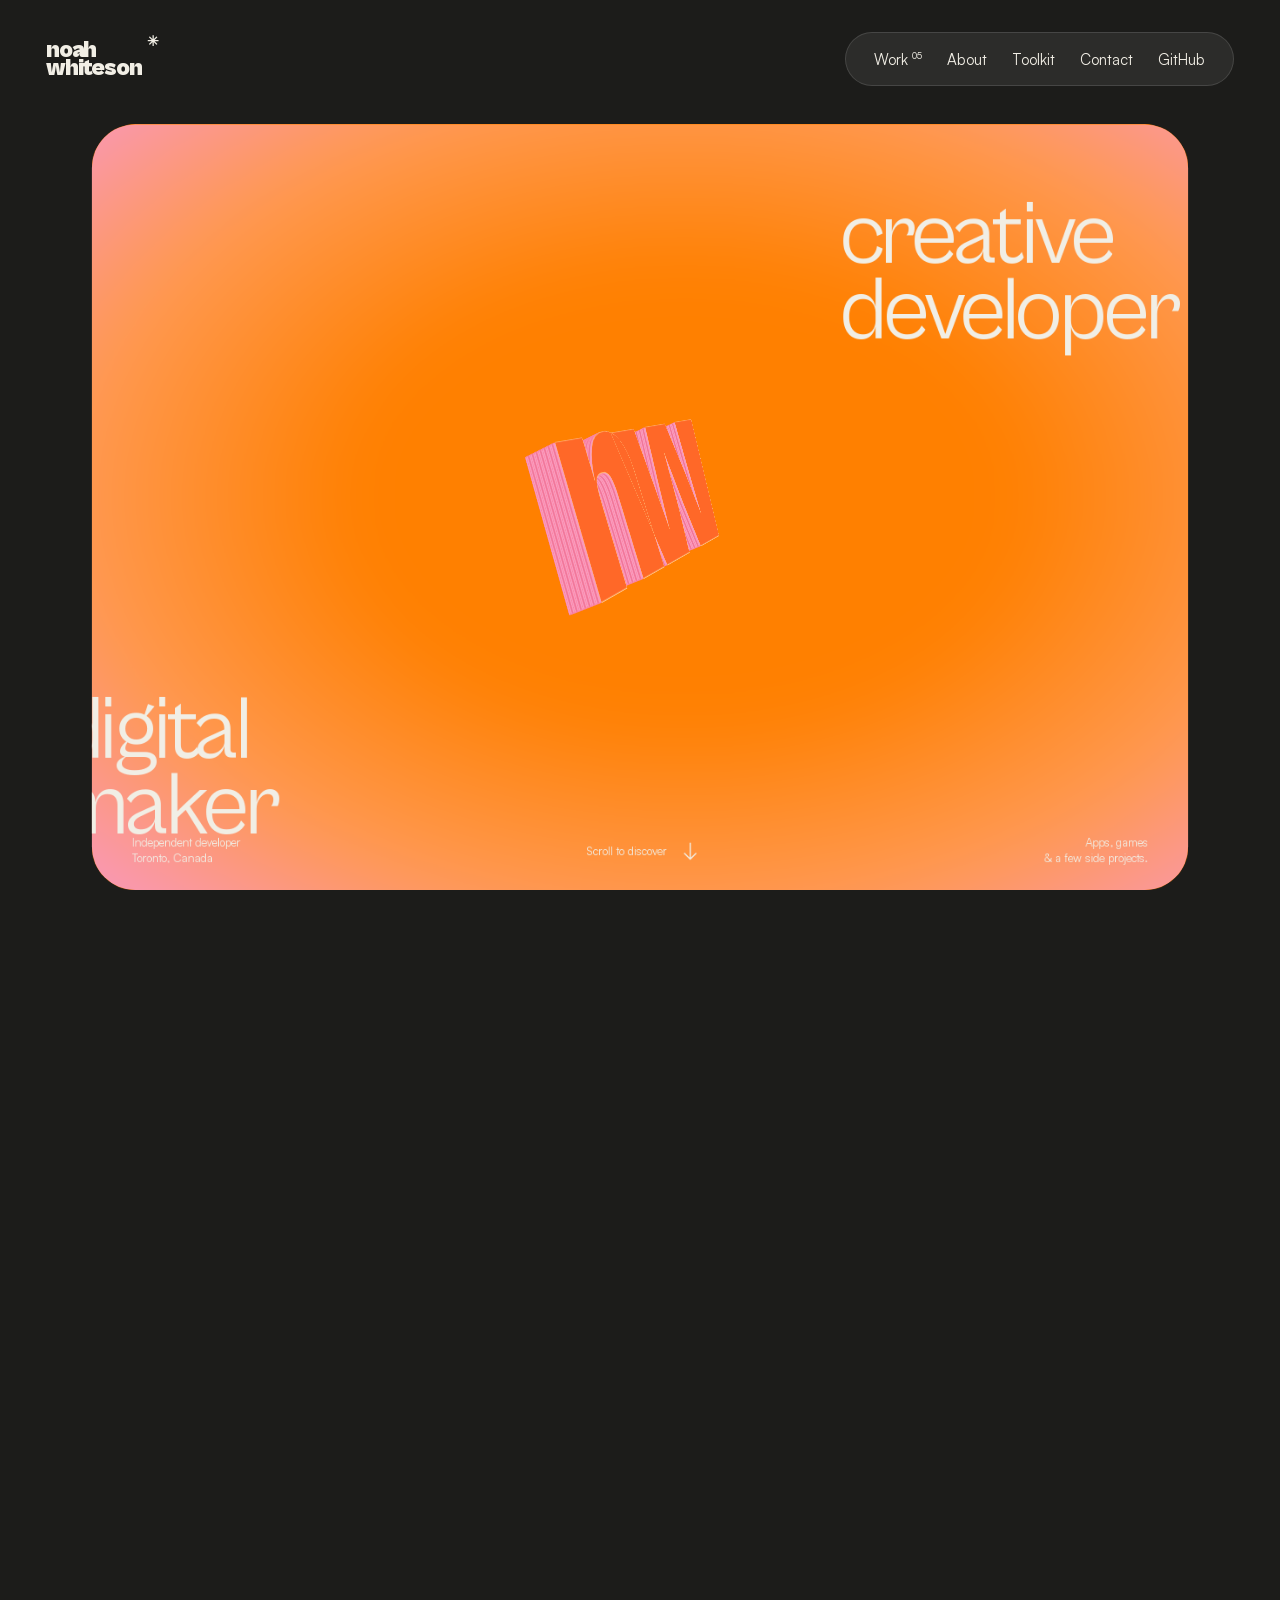
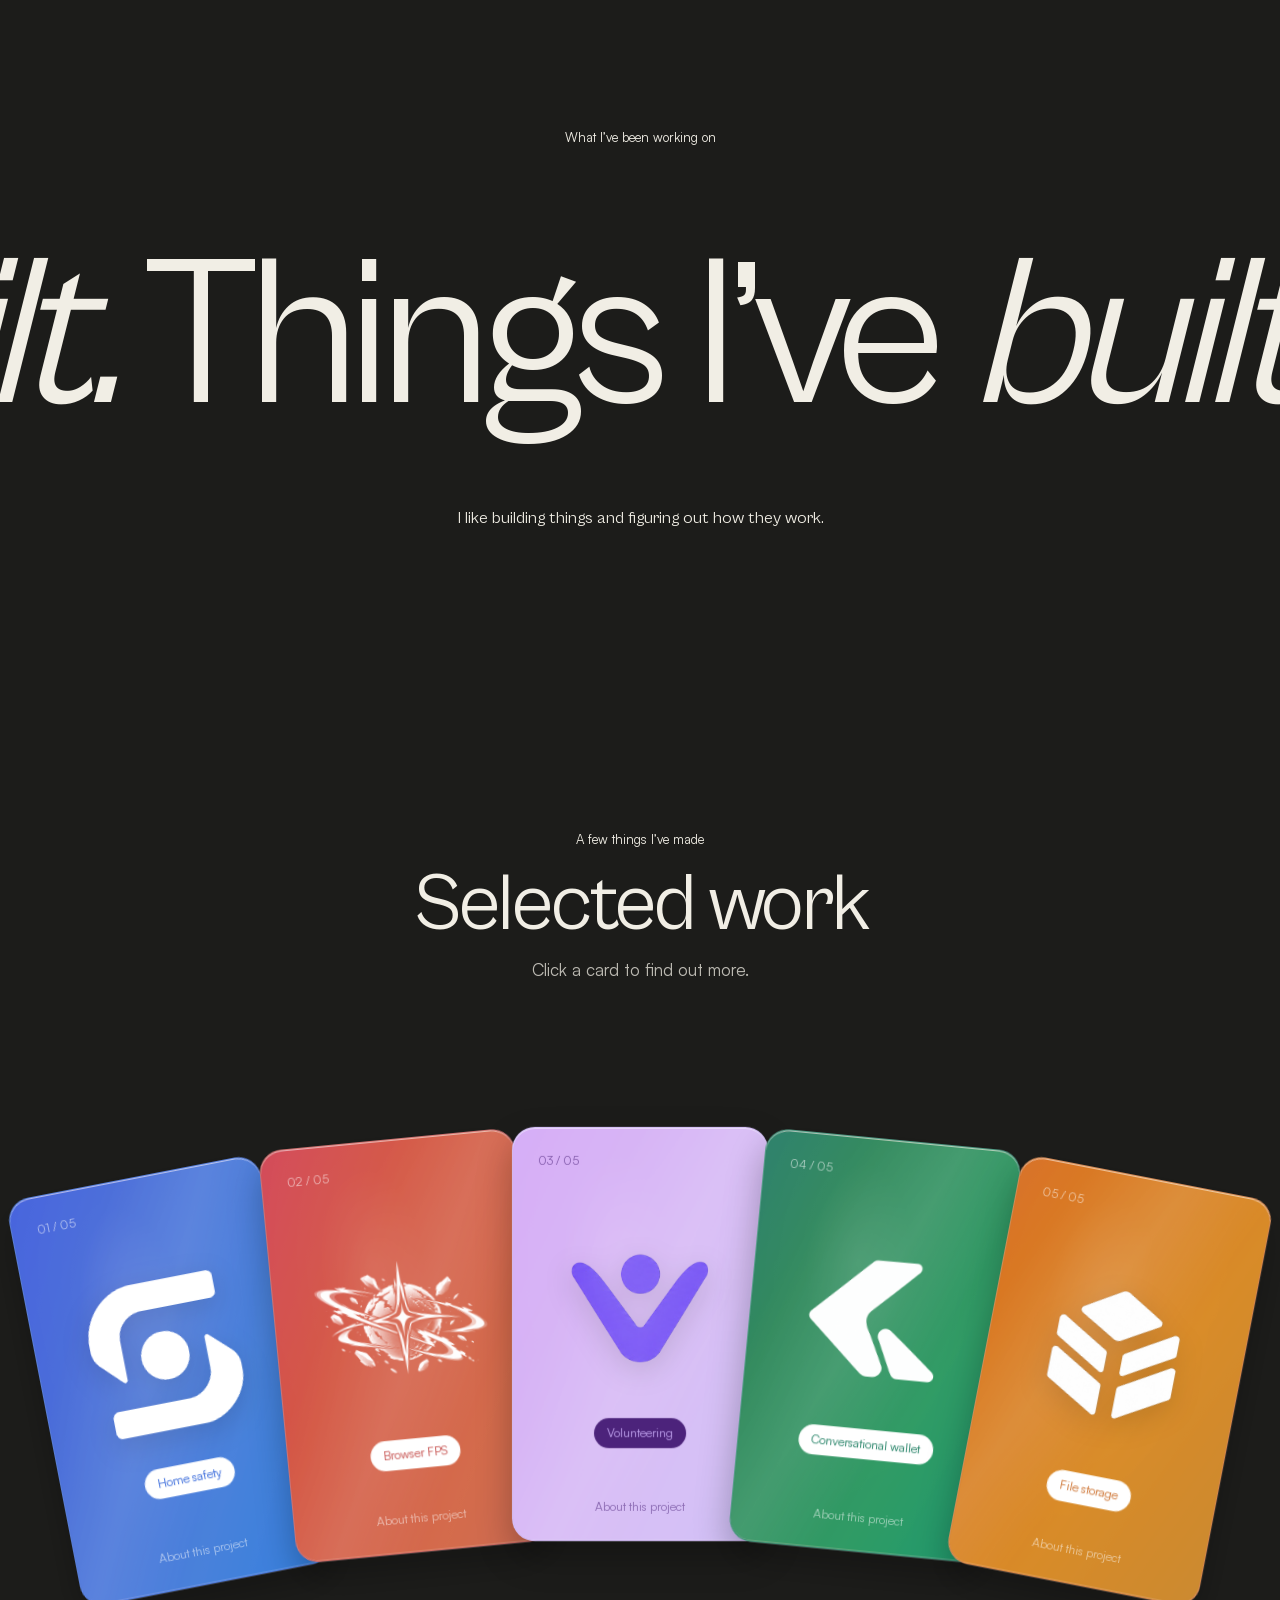
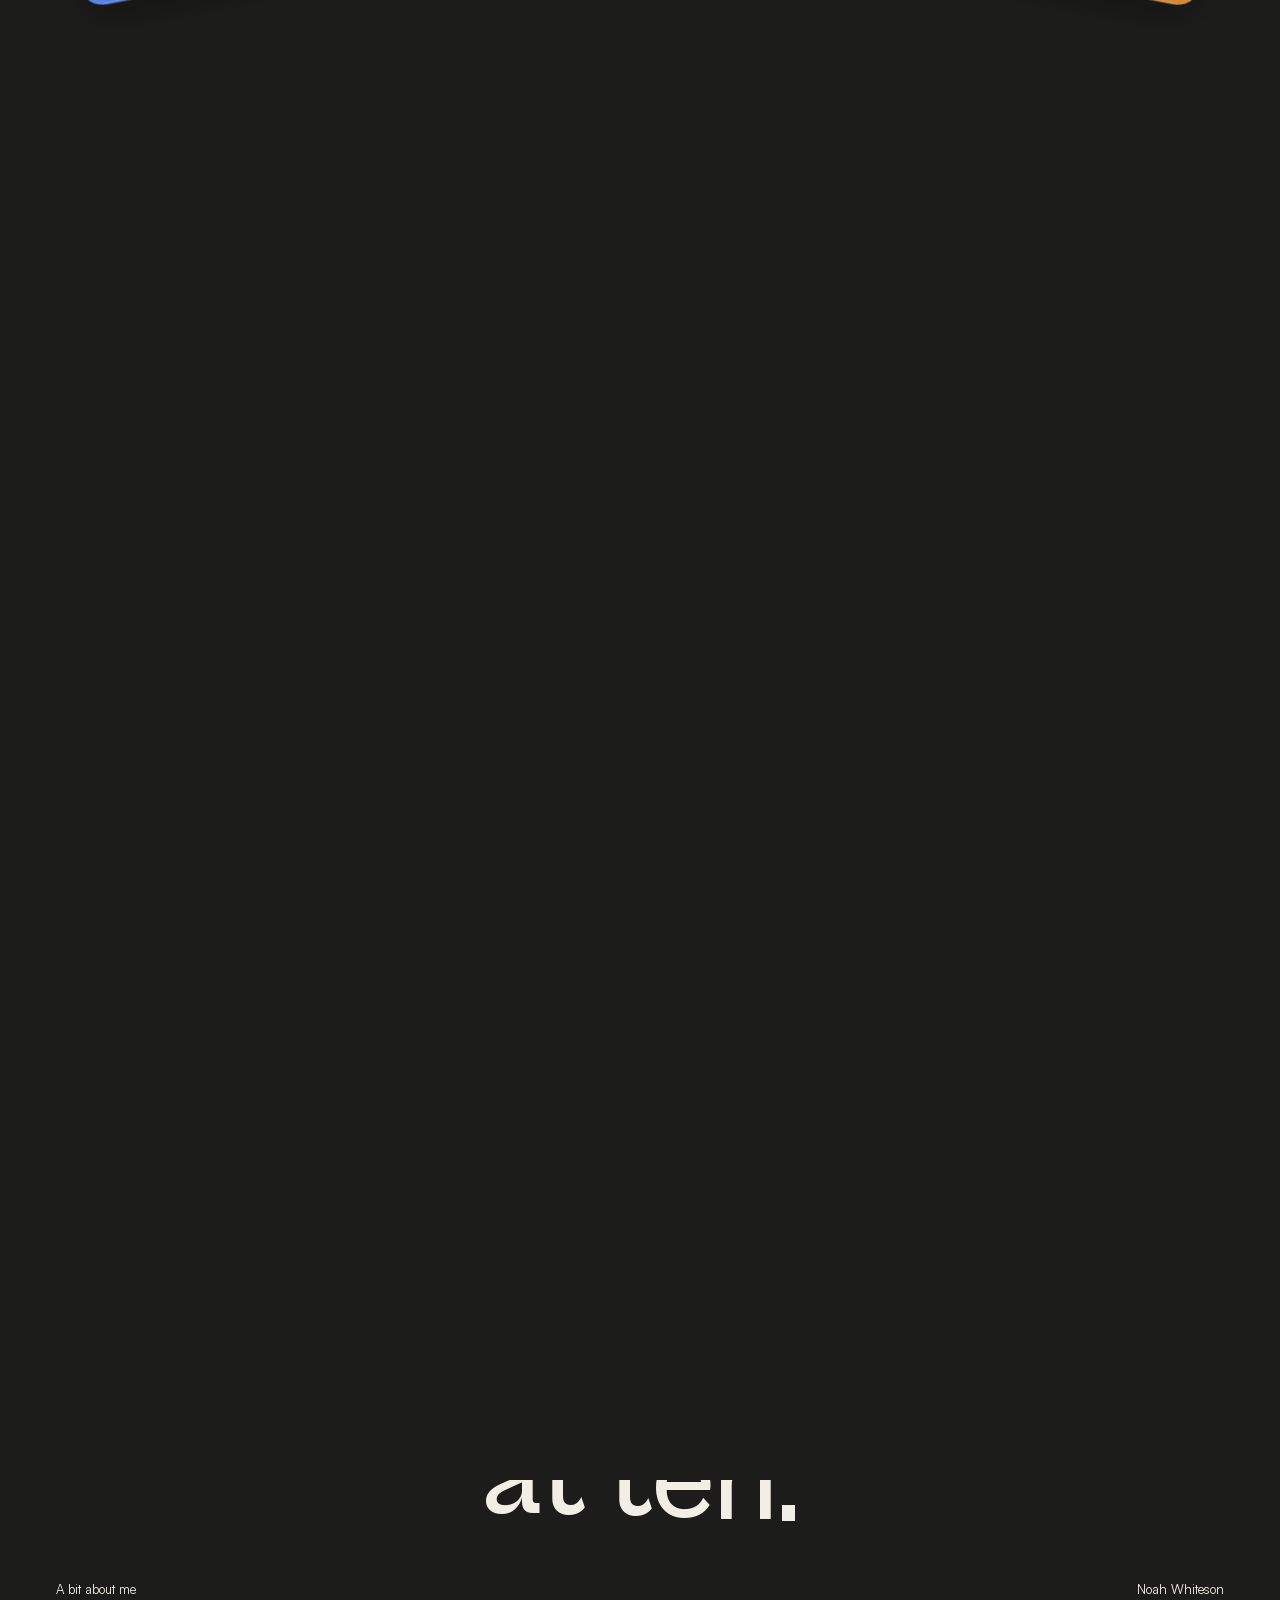
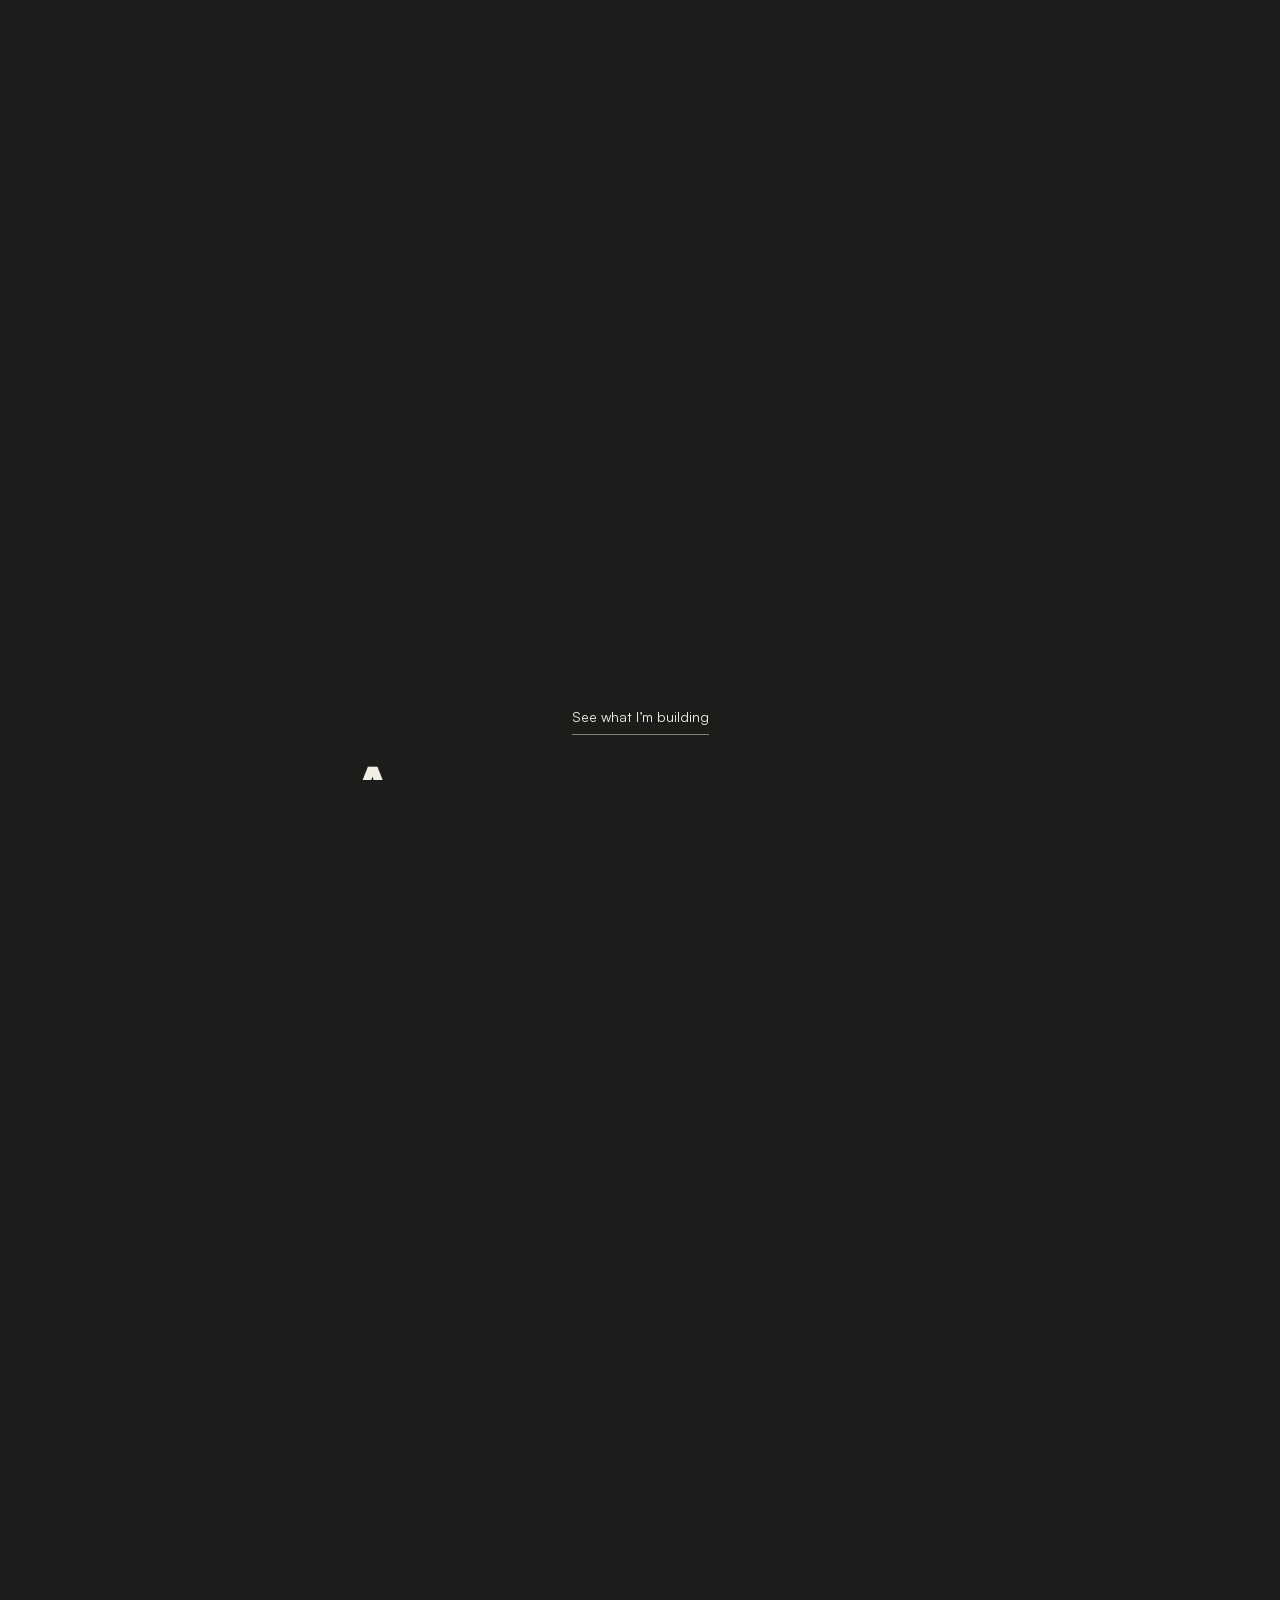
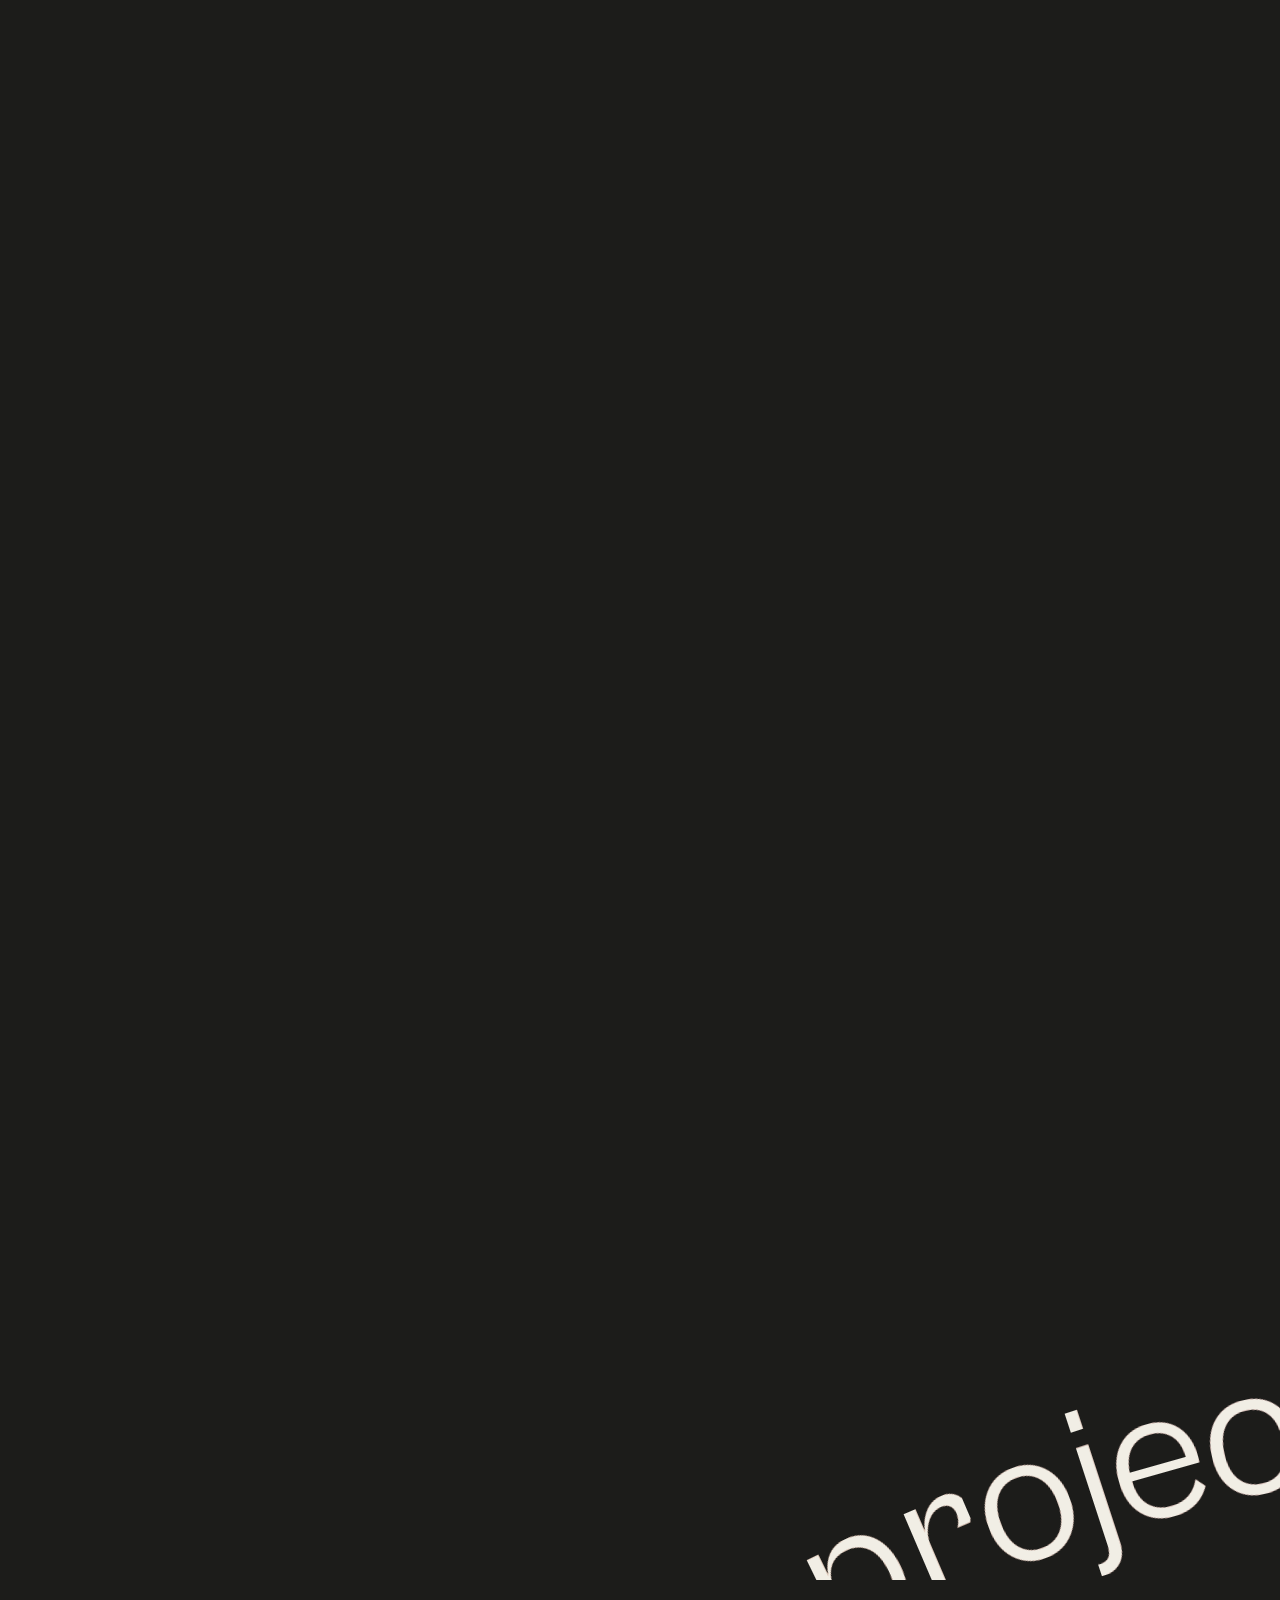
==== commit 53692e7e: "Show product images on work cards, add project stacks, and unpin manifesto" ====
--- a/index.html
+++ b/index.html
@@ -21,7 +21,7 @@
 <div class="hero-bottom"><span>Independent developer<br>Toronto, Canada</span><a href="#work" class="explore">Scroll to discover <span aria-hidden="true">↓</span></a><span class="hero-note">Apps, games<br>& a few side projects.</span></div>
 </div></section>
 <section class="manifesto" aria-label="Things I’ve built"><div class="manifesto-pin"><p class="eyebrow">What I’ve been working on</p><div class="marquee" aria-hidden="true"><span>Things I’ve <em>built.</em> Things I’ve <em>built.</em></span></div><p class="manifesto-caption">I like building things and figuring out how they work.</p></div></section>
-<section class="selected-work" id="work" aria-labelledby="work-title"><div class="work-pin"><div class="work-heading"><span class="eyebrow">A few things I’ve made</span><h2 id="work-title">Selected work</h2><p>Click a card to find out more.</p></div><div class="fan-deck"><article class="card-position card-safesight" id="safesight" data-card="0"><div class="card-inner"><button class="card-front" type="button" aria-label="Explore Safesight" aria-expanded="false" aria-controls="safesight-overview"><span class="card-number">01 / 05</span><img class="card-logo logo-safesight" src="assets/safesight-card-logo.png" alt="" aria-hidden="true" width="866" height="881"><span class="card-tag">Home safety</span><span class="card-cue">About this project</span></button><div class="card-back" id="safesight-overview"><div class="card-back-top"><h3>Safesight</h3><button class="card-close" type="button" aria-label="Flip Safesight back">Back</button></div><figure class="card-preview card-preview--phone"><div class="card-preview-window" style="--ratio:464/960;--image-width:100%;--image-x:0%;--image-y:0%"><img src="assets/safesight-screen.webp" alt="Safesight app home screen with House Score, scan history and hazard summary" width="464" height="960" loading="lazy" decoding="async"></div></figure><p>Safesight scans photos of your rooms for possible safety hazards. It shows you what to check, suggests fixes, and keeps track of what you’ve dealt with.</p><a class="read-more" href="projects/safesight/">Read more</a></div></div></article><article class="card-position card-undersphere" id="undersphere" data-card="1"><div class="card-inner"><button class="card-front" type="button" aria-label="Explore Undersphere" aria-expanded="false" aria-controls="undersphere-overview"><span class="card-number">02 / 05</span><img class="card-logo logo-undersphere" src="assets/undersphere-card-logo.png" alt="" aria-hidden="true" width="1536" height="1024"><span class="card-tag">Browser FPS</span><span class="card-cue">About this project</span></button><div class="card-back" id="undersphere-overview"><div class="card-back-top"><h3>Undersphere</h3><button class="card-close" type="button" aria-label="Flip Undersphere back">Back</button></div><figure class="card-preview"><div class="card-preview-window" style="--ratio:1920/919;--image-width:100%;--image-x:0%;--image-y:0%"><img src="assets/undersphere.png" alt="Undersphere gameplay inside a spherical world, with weapons and player HUD" width="1920" height="919" loading="lazy" decoding="async"></div></figure><p>A browser FPS set inside a sphere. Walk around the surface and gravity follows you. It won Most Unique at levelsio’s Vibe Jam.</p><a class="read-more" href="projects/undersphere/">Read more</a></div></div></article><article class="card-position card-volunteen" id="volunteen" data-card="2"><div class="card-inner"><button class="card-front" type="button" aria-label="Explore Volunteen" aria-expanded="false" aria-controls="volunteen-overview"><span class="card-number">03 / 05</span><img class="card-logo logo-volunteen" src="assets/volunteen-card-logo.png" alt="" aria-hidden="true" width="359" height="298"><span class="card-tag">Volunteering</span><span class="card-cue">About this project</span></button><div class="card-back" id="volunteen-overview"><div class="card-back-top"><h3>Volunteen</h3><button class="card-close" type="button" aria-label="Flip Volunteen back">Back</button></div><figure class="card-preview"><div class="card-preview-window" style="--ratio:1345/921;--image-width:101.33829%;--image-x:-0.74349%;--image-y:-0.76004%"><img src="assets/volunteen-site.jpg" alt="Volunteen sign-up page with its colourful visual identity" width="1363" height="936" loading="lazy" decoding="async"></div></figure><p>Volunteen helps students find volunteer opportunities, book shifts, and keep a verified record of their hours.</p><a class="read-more" href="projects/volunteen/">Read more</a></div></div></article><article class="card-position card-gosteer" id="gosteer" data-card="3"><div class="card-inner"><button class="card-front" type="button" aria-label="Explore GoSteer" aria-expanded="false" aria-controls="gosteer-overview"><span class="card-number">04 / 05</span><img class="card-logo logo-gosteer" src="assets/gosteer-card-logo.png" alt="" aria-hidden="true" width="1336" height="1177"><span class="card-tag">Conversational wallet</span><span class="card-cue">About this project</span></button><div class="card-back" id="gosteer-overview"><div class="card-back-top"><h3>GoSteer</h3><button class="card-close" type="button" aria-label="Flip GoSteer back">Back</button></div><figure class="card-preview"><div class="card-preview-window" style="--ratio:1050/495;--image-width:128.38095%;--image-x:-13.52381%;--image-y:-34.94949%"><img src="assets/steer-site.jpg" alt="GoSteer interface showing portfolio holdings and the chat input" width="1348" height="926" loading="lazy" decoding="async"></div></figure><p>A crypto wallet for Solana and Ethereum that you use through chat. Check your holdings, prepare a transaction, and review it before sending.</p><a class="read-more" href="projects/gosteer/">Read more</a></div></div></article><article class="card-position card-storebase" id="storebase" data-card="4"><div class="card-inner"><button class="card-front" type="button" aria-label="Explore Storebase" aria-expanded="false" aria-controls="storebase-overview"><span class="card-number">05 / 05</span><img class="card-logo logo-storebase" src="assets/storebase-card-logo.png" alt="" aria-hidden="true" width="712" height="712"><span class="card-tag">File storage</span><span class="card-cue">About this project</span></button><div class="card-back" id="storebase-overview"><div class="card-back-top"><h3>Storebase</h3><button class="card-close" type="button" aria-label="Flip Storebase back">Back</button></div><figure class="card-preview"><div class="card-preview-window" style="--ratio:1180/483;--image-width:114.23729%;--image-x:-8.38983%;--image-y:-90.06211%"><img src="assets/storebase-site.jpg" alt="Storebase file browser with folders, files, search and navigation" width="1348" height="926" loading="lazy" decoding="async"></div></figure><p>File storage you can run on your own server. Upload files, organise them, and share them with other people.</p><a class="read-more" href="projects/storebase/">Read more</a></div></div></article></div></div></section>
+<section class="selected-work" id="work" aria-labelledby="work-title"><div class="work-pin"><div class="work-heading"><span class="eyebrow">A few things I’ve made</span><h2 id="work-title">Selected work</h2><p>Click a card to find out more.</p></div><div class="fan-deck"><article class="card-position card-safesight" id="safesight" data-card="0"><div class="card-inner"><button class="card-front" type="button" aria-label="Explore Safesight" aria-expanded="false" aria-controls="safesight-overview"><span class="card-number">01 / 05</span><img class="card-logo logo-safesight" src="assets/safesight-card-logo.png" alt="" aria-hidden="true" width="866" height="881"><span class="card-tag">Home safety</span><span class="card-cue">About this project</span></button><div class="card-back" id="safesight-overview"><div class="card-back-top"><h3>Safesight</h3><button class="card-close" type="button" aria-label="Flip Safesight back">Back</button></div><div class="card-product card-product-phone"><img src="assets/safesight-screen.webp" alt="Safesight app home screen" width="464" height="960" loading="lazy"></div><p>Safesight scans photos of your rooms for possible safety hazards. It shows you what to check, suggests fixes, and keeps track of what you’ve dealt with.</p><a class="read-more" href="projects/safesight/">Read more</a></div></div></article><article class="card-position card-undersphere" id="undersphere" data-card="1"><div class="card-inner"><button class="card-front" type="button" aria-label="Explore Undersphere" aria-expanded="false" aria-controls="undersphere-overview"><span class="card-number">02 / 05</span><img class="card-logo logo-undersphere" src="assets/undersphere-card-logo.png" alt="" aria-hidden="true" width="1536" height="1024"><span class="card-tag">Browser FPS</span><span class="card-cue">About this project</span></button><div class="card-back" id="undersphere-overview"><div class="card-back-top"><h3>Undersphere</h3><button class="card-close" type="button" aria-label="Flip Undersphere back">Back</button></div><div class="card-product" style="--preview-ratio:1920/919;--preview-width:100.00000%;--preview-x:0.00000%;--preview-y:0.00000%"><img src="assets/undersphere.png" alt="Undersphere gameplay" width="1920" height="919" loading="lazy"></div><p>A browser FPS set inside a sphere. Walk around the surface and gravity follows you. It won Most Unique at levelsio’s Vibe Jam.</p><a class="read-more" href="projects/undersphere/">Read more</a></div></div></article><article class="card-position card-volunteen" id="volunteen" data-card="2"><div class="card-inner"><button class="card-front" type="button" aria-label="Explore Volunteen" aria-expanded="false" aria-controls="volunteen-overview"><span class="card-number">03 / 05</span><img class="card-logo logo-volunteen" src="assets/volunteen-card-logo.png" alt="" aria-hidden="true" width="359" height="298"><span class="card-tag">Volunteering</span><span class="card-cue">About this project</span></button><div class="card-back" id="volunteen-overview"><div class="card-back-top"><h3>Volunteen</h3><button class="card-close" type="button" aria-label="Flip Volunteen back">Back</button></div><div class="card-product" style="--preview-ratio:1345/921;--preview-width:101.33829%;--preview-x:-0.74349%;--preview-y:-0.76004%"><img src="assets/volunteen-site.jpg" alt="Volunteen sign-up interface" width="1363" height="936" loading="lazy"></div><p>Volunteen helps students find volunteer opportunities, book shifts, and keep a verified record of their hours.</p><a class="read-more" href="projects/volunteen/">Read more</a></div></div></article><article class="card-position card-gosteer" id="gosteer" data-card="3"><div class="card-inner"><button class="card-front" type="button" aria-label="Explore GoSteer" aria-expanded="false" aria-controls="gosteer-overview"><span class="card-number">04 / 05</span><img class="card-logo logo-gosteer" src="assets/gosteer-card-logo.png" alt="" aria-hidden="true" width="1336" height="1177"><span class="card-tag">Conversational wallet</span><span class="card-cue">About this project</span></button><div class="card-back" id="gosteer-overview"><div class="card-back-top"><h3>GoSteer</h3><button class="card-close" type="button" aria-label="Flip GoSteer back">Back</button></div><div class="card-product" style="--preview-ratio:1050/495;--preview-width:128.38095%;--preview-x:-13.52381%;--preview-y:-34.94949%"><img src="assets/steer-site.jpg" alt="GoSteer wallet and chat" width="1348" height="926" loading="lazy"></div><p>A crypto wallet for Solana and Ethereum that you use through chat. Check your holdings, prepare a transaction, and review it before sending.</p><a class="read-more" href="projects/gosteer/">Read more</a></div></div></article><article class="card-position card-storebase" id="storebase" data-card="4"><div class="card-inner"><button class="card-front" type="button" aria-label="Explore Storebase" aria-expanded="false" aria-controls="storebase-overview"><span class="card-number">05 / 05</span><img class="card-logo logo-storebase" src="assets/storebase-card-logo.png" alt="" aria-hidden="true" width="712" height="712"><span class="card-tag">File storage</span><span class="card-cue">About this project</span></button><div class="card-back" id="storebase-overview"><div class="card-back-top"><h3>Storebase</h3><button class="card-close" type="button" aria-label="Flip Storebase back">Back</button></div><div class="card-product" style="--preview-ratio:1180/483;--preview-width:114.23729%;--preview-x:-8.38983%;--preview-y:-90.06211%"><img src="assets/storebase-site.jpg" alt="Storebase file browser" width="1348" height="926" loading="lazy"></div><p>File storage you can run on your own server. Upload files, organise them, and share them with other people.</p><a class="read-more" href="projects/storebase/">Read more</a></div></div></article></div></div></section>
 <section class="about" id="about" aria-labelledby="about-title"><div class="about-pin"><div class="toolkit-depth-back" aria-hidden="true"><ul class="toolkit-cloud toolkit-cloud-back"><li data-tool="0" class="tool-brand tool-python" style="--brand-a:#3776ab;--brand-b:#ffd343"><img src="assets/toolkit/python.svg" width="64" height="64" alt="" aria-hidden="true"><span>Python</span></li><li data-tool="1" class="tool-brand tool-typescript" style="--brand-a:#3178c6;--brand-b:#8ac7ff"><img src="assets/toolkit/typescript.svg" width="64" height="64" alt="" aria-hidden="true"><span>TypeScript</span></li><li data-tool="2" class="tool-brand tool-css" style="--brand-a:#2965f1;--brand-b:#74b6ff"><img src="assets/toolkit/css.svg" width="64" height="64" alt="" aria-hidden="true"><span>CSS</span></li><li data-tool="3" class="tool-brand tool-javascript" style="--brand-a:#f7df1e;--brand-b:#fff6a3"><img src="assets/toolkit/javascript.svg" width="64" height="64" alt="" aria-hidden="true"><span>JavaScript</span></li><li data-tool="4" class="tool-brand tool-lua" style="--brand-a:#8597ff;--brand-b:#d9deff"><img src="assets/toolkit/lua.svg" width="64" height="64" alt="" aria-hidden="true"><span>Lua</span></li><li data-tool="5" class="tool-brand tool-nodejs" style="--brand-a:#68a063;--brand-b:#b3e899"><img src="assets/toolkit/nodejs.svg" width="64" height="64" alt="" aria-hidden="true"><span>Node.js</span></li><li data-tool="6" class="tool-brand tool-vite" style="--brand-a:#a375ff;--brand-b:#ffdd35"><img src="assets/toolkit/vite.svg" width="64" height="64" alt="" aria-hidden="true"><span>Vite</span></li><li data-tool="7" class="tool-brand tool-nextjs" style="--brand-a:#fff;--brand-b:#b5b8c5"><img src="assets/toolkit/nextjs.svg" width="64" height="64" alt="" aria-hidden="true"><span>Next.js</span></li><li data-tool="8" class="tool-brand tool-vercel" style="--brand-a:#fff;--brand-b:#b5b8c5"><img src="assets/toolkit/vercel.svg" width="64" height="64" alt="" aria-hidden="true"><span>Vercel</span></li><li data-tool="9" class="tool-brand tool-firebase" style="--brand-a:#ff9100;--brand-b:#ffca28"><img src="assets/toolkit/firebase.svg" width="64" height="64" alt="" aria-hidden="true"><span>Firebase</span></li><li data-tool="10" class="tool-brand tool-mongodb" style="--brand-a:#4db33d;--brand-b:#a4ee75"><img src="assets/toolkit/mongodb.svg" width="64" height="64" alt="" aria-hidden="true"><span>MongoDB</span></li><li data-tool="11" class="tool-brand tool-supabase" style="--brand-a:#3ecf8e;--brand-b:#a2f3ce"><img src="assets/toolkit/supabase.svg" width="64" height="64" alt="" aria-hidden="true"><span>Supabase</span></li></ul></div><div class="section-label"><h2 id="about-title">A bit about me</h2><span>Noah Whiteson</span></div><div class="about-chapters"><div class="about-chapter" role="group" data-chapter="0" aria-label="I started at ten."><p class="chapter-type"><span class="chapter-line"><span class="chapter-word"><span class="chapter-char" aria-hidden="true">I</span></span> <span class="chapter-word"><span class="chapter-char" aria-hidden="true">s</span><span class="chapter-char" aria-hidden="true">t</span><span class="chapter-char" aria-hidden="true">a</span><span class="chapter-char" aria-hidden="true">r</span><span class="chapter-char" aria-hidden="true">t</span><span class="chapter-char" aria-hidden="true">e</span><span class="chapter-char" aria-hidden="true">d</span></span></span><span class="chapter-line"><span class="chapter-word"><span class="chapter-char" aria-hidden="true">a</span><span class="chapter-char" aria-hidden="true">t</span></span> <span class="chapter-word"><span class="chapter-char" aria-hidden="true">t</span><span class="chapter-char" aria-hidden="true">e</span><span class="chapter-char" aria-hidden="true">n</span><span class="chapter-char" aria-hidden="true">.</span></span></span></p><p class="chapter-copy">I’m Noah, a developer in Toronto. I started coding when I was ten.</p></div><div class="about-chapter" role="group" data-chapter="1" aria-label="Apps. Games. Things I use."><p class="chapter-type"><span class="chapter-line"><span class="chapter-word"><span class="chapter-char" aria-hidden="true">A</span><span class="chapter-char" aria-hidden="true">p</span><span class="chapter-char" aria-hidden="true">p</span><span class="chapter-char" aria-hidden="true">s</span><span class="chapter-char" aria-hidden="true">.</span></span> <span class="chapter-word"><span class="chapter-char" aria-hidden="true">G</span><span class="chapter-char" aria-hidden="true">a</span><span class="chapter-char" aria-hidden="true">m</span><span class="chapter-char" aria-hidden="true">e</span><span class="chapter-char" aria-hidden="true">s</span><span class="chapter-char" aria-hidden="true">.</span></span></span><span class="chapter-line"><span class="chapter-word"><span class="chapter-char" aria-hidden="true">T</span><span class="chapter-char" aria-hidden="true">h</span><span class="chapter-char" aria-hidden="true">i</span><span class="chapter-char" aria-hidden="true">n</span><span class="chapter-char" aria-hidden="true">g</span><span class="chapter-char" aria-hidden="true">s</span></span> <span class="chapter-word"><span class="chapter-char" aria-hidden="true">I</span></span> <span class="chapter-word"><span class="chapter-char" aria-hidden="true">u</span><span class="chapter-char" aria-hidden="true">s</span><span class="chapter-char" aria-hidden="true">e</span><span class="chapter-char" aria-hidden="true">.</span></span></span></p><p class="chapter-copy">Now I build apps and browser games, alongside robotics and electronics projects. I like taking an idea all the way to something you can use.</p></div><div class="about-chapter" role="group" data-chapter="2" aria-label="Still curious. Still making."><p class="chapter-type"><span class="chapter-line"><span class="chapter-word"><span class="chapter-char" aria-hidden="true">S</span><span class="chapter-char" aria-hidden="true">t</span><span class="chapter-char" aria-hidden="true">i</span><span class="chapter-char" aria-hidden="true">l</span><span class="chapter-char" aria-hidden="true">l</span></span> <span class="chapter-word"><span class="chapter-char" aria-hidden="true">c</span><span class="chapter-char" aria-hidden="true">u</span><span class="chapter-char" aria-hidden="true">r</span><span class="chapter-char" aria-hidden="true">i</span><span class="chapter-char" aria-hidden="true">o</span><span class="chapter-char" aria-hidden="true">u</span><span class="chapter-char" aria-hidden="true">s</span><span class="chapter-char" aria-hidden="true">.</span></span></span><span class="chapter-line"><span class="chapter-word"><span class="chapter-char" aria-hidden="true">S</span><span class="chapter-char" aria-hidden="true">t</span><span class="chapter-char" aria-hidden="true">i</span><span class="chapter-char" aria-hidden="true">l</span><span class="chapter-char" aria-hidden="true">l</span></span> <span class="chapter-word"><span class="chapter-char" aria-hidden="true">m</span><span class="chapter-char" aria-hidden="true">a</span><span class="chapter-char" aria-hidden="true">k</span><span class="chapter-char" aria-hidden="true">i</span><span class="chapter-char" aria-hidden="true">n</span><span class="chapter-char" aria-hidden="true">g</span><span class="chapter-char" aria-hidden="true">.</span></span></span></p><p class="chapter-copy">I don’t stick to one kind of project. I’m learning new tools as I go, and these are the ones I reach for.</p></div></div><div class="about-bottom"><a class="text-link" href="https://github.com/NoahWhiteson" target="_blank" rel="noopener noreferrer">See what I’m building</a></div><section class="toolkit" id="toolkit" aria-labelledby="toolkit-title"><div class="toolkit-pin">
 <div class="toolkit-heading"><span class="eyebrow">Tools I use</span><h2 id="toolkit-title">My <em>toolkit.</em></h2></div>
 
--- a/style.css
+++ b/style.css
@@ -4,9 +4,9 @@
 .hero-track{position:relative;padding:10px;height:var(--unit)}.hero-frame{position:relative;height:calc(var(--unit) - 20px);border-radius:18px;overflow:hidden;background:#ff8200;isolation:isolate;transform-origin:center bottom}.color-field{position:absolute;inset:-10%;background:radial-gradient(ellipse at 53% 49%,#ff8000 0%,#ff8000 29%,#ff9951 55%,#f998bd 76%,#ecb3ce 100%);filter:blur(30px);transform:translate(var(--gx,0px),var(--gy,0px)) scale(1.12);will-change:transform}.hero-role{font-size:clamp(44px,8.1vw,150px);line-height:.84;letter-spacing:-.055em;margin:0;position:absolute;z-index:3;font-weight:400;will-change:transform}.role-one{left:56%;top:24%}.role-two{left:9%;top:61%}.sculpture-space{position:absolute;inset:0;perspective:1000px;z-index:2;pointer-events:none}.sculpture{position:absolute;left:50%;top:47%;width:47vw;height:30vw;transform-style:preserve-3d;transform:translate(-50%,-50%) rotateX(-14deg) rotateY(-24deg) rotateZ(-13deg);will-change:transform}.monogram-layer,.monogram-face{position:absolute;inset:0;display:flex;align-items:center;justify-content:center;font-size:32vw;line-height:.7;font-weight:900;letter-spacing:-.11em;font-style:italic;text-indent:-.1em;user-select:none}.monogram-layer{transform:translateZ(calc(var(--layer)*-1.7px));color:#f99abd;-webkit-text-stroke:1px #fb81a1}.monogram-layer:nth-child(3n){color:#ee779c}.monogram-face{color:#ff6828;-webkit-text-stroke:1px #ffab65;text-shadow:0 1px 0 #ffd397;transform:translateZ(1px)}.hero-bottom{position:absolute;bottom:28px;left:var(--pad);right:var(--pad);z-index:4;display:flex;align-items:flex-end;justify-content:space-between;font-size:13px;line-height:1.4}.hero-note{text-align:right}.explore{display:flex;align-items:center;gap:18px}.explore span{font-size:24px}
 .manifesto{position:relative;background:var(--dark);overflow:clip}.manifesto-pin{height:80svh;min-height:470px;display:flex;flex-direction:column;justify-content:center;align-items:center;position:relative}.eyebrow,.section-label,.index-bottom{font-size:13px;line-height:1.4}.manifesto .eyebrow{position:absolute;top:15%;margin:0}.marquee{width:100%;overflow:visible;white-space:nowrap}.marquee>span{display:block;font-size:16.8vw;line-height:1;letter-spacing:-.06em;width:max-content;transform:translateX(-5vw);will-change:transform}.marquee em,footer em,.about em{font-family:Cabinet,Arial,sans-serif;font-weight:400;letter-spacing:-.065em}.manifesto-caption{font-size:17px;margin:60px 0 0;text-align:center}
 
-.motion{scroll-behavior:auto}.motion .hero-track{height:180svh}.motion .hero-frame{position:sticky;top:10px;will-change:transform}.motion .manifesto{height:150svh}.motion .manifesto-pin{height:var(--unit);position:sticky;top:0}
-@media(max-width:700px){:root{--pad:22px}.header{padding:28px 28px}.wordmark{font-size:20px}.nav-pill{padding:15px 19px;gap:17px;font-size:12px}.hero-track{padding:7px}.hero-frame{height:calc(var(--unit) - 14px);border-radius:16px}.hero-role{font-size:13.6vw}.role-one{top:25%;left:39%}.role-two{top:63%;left:8%}.sculpture{top:47%;width:87vw;height:60vw}.monogram-face,.monogram-layer{font-size:62vw}.hero-bottom{bottom:24px;left:22px;right:22px;font-size:10px;line-height:1.4}.hero-note{max-width:120px}.explore{position:absolute;bottom:75px;left:50%;transform:translateX(-50%);white-space:nowrap;font-size:11px;gap:10px}.explore span{font-size:18px}.manifesto .eyebrow{font-size:11px;top:22%}.marquee>span{font-size:26vw}.manifesto-caption{font-size:14px;max-width:240px;line-height:1.4;margin-top:40px}.manifesto-pin{min-height:420px}.motion .manifesto{height:125svh}}
-@media(max-width:700px){.motion .manifesto{height:125svh}.motion .hero-frame{top:7px}}
+.motion{scroll-behavior:auto}.motion .hero-track{height:180svh}.motion .hero-frame{position:sticky;top:10px;will-change:transform}.motion .manifesto{height:auto}.motion .manifesto-pin{height:80svh;position:relative}
+@media(max-width:700px){:root{--pad:22px}.header{padding:28px 28px}.wordmark{font-size:20px}.nav-pill{padding:15px 19px;gap:17px;font-size:12px}.hero-track{padding:7px}.hero-frame{height:calc(var(--unit) - 14px);border-radius:16px}.hero-role{font-size:13.6vw}.role-one{top:25%;left:39%}.role-two{top:63%;left:8%}.sculpture{top:47%;width:87vw;height:60vw}.monogram-face,.monogram-layer{font-size:62vw}.hero-bottom{bottom:24px;left:22px;right:22px;font-size:10px;line-height:1.4}.hero-note{max-width:120px}.explore{position:absolute;bottom:75px;left:50%;transform:translateX(-50%);white-space:nowrap;font-size:11px;gap:10px}.explore span{font-size:18px}.manifesto .eyebrow{font-size:11px;top:22%}.marquee>span{font-size:26vw}.manifesto-caption{font-size:14px;max-width:240px;line-height:1.4;margin-top:40px}.manifesto-pin{min-height:420px}.motion .manifesto{height:auto}}
+@media(max-width:700px){.motion .manifesto{height:auto}.motion .hero-frame{top:7px}}
 .selected-work{position:relative;background:var(--dark);color:var(--cream);padding:95px var(--pad) 100px;overflow:clip}.work-pin{position:relative}.work-heading{text-align:center;position:relative;z-index:8;margin-bottom:70px}.work-heading .eyebrow{font-family:Satoshi,Arial,sans-serif;font-size:13px}.work-heading h2{font-size:clamp(48px,6.4vw,105px);font-weight:900;letter-spacing:-.035em;line-height:1;margin:22px 0 16px}.work-heading p{font-family:Satoshi,Arial,sans-serif;font-size:17px;margin:0;opacity:.75}.fan-deck{display:grid;grid-template-columns:repeat(3,minmax(0,1fr));gap:22px;position:relative;perspective:1500px}.card-position{height:420px;position:relative;perspective:1200px;isolation:isolate;scroll-margin-top:110px;transform-origin:center bottom}.card-inner{position:relative;width:100%;height:100%;transform-style:preserve-3d;transition:transform .85s cubic-bezier(.22,1,.36,1)}.card-position.is-flipped .card-inner{transform:rotateY(180deg)}.card-front,.card-back{position:absolute;inset:0;width:100%;height:100%;background:var(--card-bg);color:var(--card-ink);border:1px solid #ffffff0c;border-radius:23px;backface-visibility:hidden;-webkit-backface-visibility:hidden;overflow:hidden;box-shadow:0 12px 35px #0002}.card-front{cursor:pointer;display:flex;flex-direction:column;justify-content:center;align-items:center;padding:25px;font-family:Cabinet,Arial,sans-serif;transform:translateZ(1px)}.card-front:focus-visible{outline:2px solid currentColor;outline-offset:-8px}.card-number{position:absolute;left:25px;top:25px;font-family:Satoshi,Arial,sans-serif;font-size:12px;opacity:.6}.card-name{display:block;font-weight:900;font-size:clamp(42px,4.4vw,75px);letter-spacing:-.04em;line-height:.92;text-align:center}.card-tag{display:block;width:max-content;max-width:100%;background:var(--card-ink);color:var(--card-bg);border-radius:50px;padding:8px 13px;font-family:Satoshi,Arial,sans-serif;font-size:12px;line-height:1.2;margin-top:25px}.card-cue{position:absolute;left:0;right:0;bottom:25px;font-family:Satoshi,Arial,sans-serif;font-size:12px;opacity:.55}.card-back{transform:rotateY(180deg);padding:25px;display:flex;flex-direction:column;text-align:left}.card-back-top{display:flex;align-items:center;justify-content:space-between;gap:10px}.card-back h3{font-weight:900;font-size:27px;letter-spacing:-.035em;margin:0;line-height:1}.card-close{font-family:Satoshi,Arial,sans-serif;cursor:pointer;border:0;border-bottom:1px solid currentColor;background:transparent;padding:3px 0;font-size:12px;line-height:1.2}.card-back p{font-family:Satoshi,Arial,sans-serif;font-size:clamp(14px,1.1vw,16px);line-height:1.5;margin:26px 0 25px}.read-more{margin-top:auto;font-family:Satoshi,Arial,sans-serif;font-size:14px;border-bottom:1px solid currentColor;width:max-content;padding-bottom:5px}.card-safesight{--card-bg:#becdf5;--card-ink:#1d3573}.card-undersphere{--card-bg:#083432;--card-ink:#b9f4ce}.card-volunteen{--card-bg:#3f126f;--card-ink:#f0c5ff}.card-gosteer{--card-bg:#e4f27b;--card-ink:#1e3327}.card-storebase{--card-bg:#ee8b59;--card-ink:#3b1b13}.fan-note{display:block;margin-top:45px;text-align:center;font-family:Satoshi,Arial,sans-serif;font-size:12px;opacity:.55}.motion .selected-work{height:220svh;padding:0;overflow:clip}.motion .work-pin{height:100svh;position:sticky;top:0}.motion .work-heading{position:absolute;left:0;right:0;top:15svh;margin:0}.motion .fan-deck{position:absolute;inset:0;display:block;overflow:visible}.motion .card-position{position:absolute;width:clamp(200px,20vw,310px);height:clamp(370px,31vw,450px);left:50%;top:63%;will-change:transform;transform:translate(-50%,-50%)}.motion .fan-note{position:absolute;bottom:28px;left:0;right:0;margin:0}
 .about{position:relative;padding:0;background:var(--dark)}.about-pin{padding:100px calc(var(--pad) + 10px) 85px;position:relative;overflow:hidden;background:var(--dark);isolation:isolate}.about .section-label{font-family:Satoshi,Arial,sans-serif;font-size:13px;display:flex;justify-content:space-between;gap:20px;position:relative;z-index:10}.about .section-label h2{font:inherit;line-height:1.4;font-weight:400;margin:0}.about-chapter{position:relative;padding:85px 0}.chapter-type{font-size:clamp(48px,9.5vw,150px);line-height:1.04;letter-spacing:-.025em;font-weight:500;text-align:center;margin:0}.chapter-line{display:block;position:relative}.chapter-word{display:inline-block;position:relative;white-space:nowrap}.chapter-char{display:inline-block;letter-spacing:inherit}.about-chapter[data-chapter="2"] .chapter-char{color:transparent;background-image:linear-gradient(100deg,#f1eee5 5%,#f1eee5 20%,#ffdbc5 42%,#ffa9c8 67%,#ffc8d4 82%,#f1eee5 100%);background-clip:text;-webkit-background-clip:text;background-size:300% 100%;background-position:50% 50%}.about-bottom{display:flex;justify-content:space-between;align-items:flex-end;gap:50px;margin-top:70px;position:relative;z-index:10}.about-bottom p{font-family:Satoshi,Arial,sans-serif;font-size:17px;line-height:1.5;max-width:480px;margin:0}.text-link{font-family:Satoshi,Arial,sans-serif;font-size:14px;border-bottom:1px solid #f1eee577;padding-bottom:8px;white-space:nowrap}.motion .about{height:550svh}.motion .about-pin{position:sticky;top:0;height:100svh}.motion .about-chapters{position:absolute;inset:0}.motion .about-chapter{position:absolute;left:0;right:0;top:46%;padding:0;transform:translateY(-50%);will-change:transform}.motion .chapter-char{will-change:transform}.motion .about-bottom{position:absolute;left:calc(var(--pad) + 10px);right:calc(var(--pad) + 10px);bottom:50px;margin:0}.motion .about-bottom p{font-size:14px;max-width:410px}
 @media(max-width:700px){.selected-work{padding:85px 24px}.work-heading h2{font-size:12vw}.work-heading p{font-size:14px}.fan-deck{grid-template-columns:1fr;gap:25px;max-width:360px;margin:auto}.card-position{height:400px}.card-name{font-size:68px}.card-back p{font-size:16px}.motion .selected-work{height:190svh}.motion .work-heading{top:15svh;left:20px;right:20px}.motion .fan-deck{top:39svh;bottom:auto;height:clamp(360px,47svh,420px);left:0;right:0;display:flex;gap:18px;padding:0 16vw 20px;overflow-x:auto;overflow-y:hidden;max-width:none;margin:0;scroll-snap-type:x mandatory;scrollbar-width:none;overscroll-behavior-x:contain;perspective:none}.motion .fan-deck::-webkit-scrollbar{display:none}.motion .card-position{position:relative;left:auto;top:auto;flex:0 0 68vw;width:68vw;max-width:300px;height:100%;scroll-snap-align:center;transform:none}.motion .card-name{font-size:15.5vw;max-width:100%}.motion .card-back{padding:22px}.motion .card-back h3{font-size:25px}.motion .card-back p{font-size:14px;margin:22px 0}.motion .fan-note{bottom:30px;font-size:11px}.about-pin{padding:80px 29px}.about .section-label{font-size:11px}.about .section-label h2{max-width:170px}.chapter-type{font-size:12.5vw;line-height:1.08;letter-spacing:-.035em}.about-chapter{padding:60px 0}.about-bottom{display:block;margin-top:60px}.about-bottom p{font-size:16px;max-width:330px}.text-link{display:inline-block;margin-top:25px;font-size:13px}.motion .about-chapter{top:45%;padding:0 12px}.motion .about-bottom{left:29px;right:29px;bottom:35px}.motion .about-bottom p{font-size:12px;max-width:330px}.motion .text-link{font-size:12px;margin-top:20px}}
@@ -23,10 +23,10 @@
 .card-front:before{background:repeating-linear-gradient(115deg,#80e8ff 0%,#a69aff 14%,#ff8fe0 28%,#ffb87c 42%,#ffff9c 56%,#91ffca 70%,#80e8ff 84%);background-size:300% 300%;background-position:var(--foil-x,50%) var(--foil-y,50%);mix-blend-mode:soft-light;opacity:.6}
 .card-front:after{z-index:3;background:radial-gradient(ellipse at var(--glare-x,35%) var(--glare-y,20%),#ffffff55 0%,#ffffff12 24%,transparent 60%),linear-gradient(115deg,transparent 18%,#ffffff05 35%,#ffffff52 47%,#ffffff08 57%,transparent 73%);background-size:100% 100%,260% 100%;background-position:0 0,var(--foil-x,50%) 0;mix-blend-mode:screen;opacity:var(--glare-strength,.32)}
 .card-logo{position:relative;z-index:2;width:72%;height:48%;object-fit:contain;filter:drop-shadow(0 8px 14px #0002);user-select:none;pointer-events:none}.logo-safesight{filter:brightness(0) invert(1) drop-shadow(0 8px 14px #0002)}.logo-storebase{width:94%;height:55%}.logo-undersphere{width:92%;height:53%;mix-blend-mode:screen}.logo-gosteer{width:68%;mix-blend-mode:screen}.logo-volunteen{width:70%}
-.card-number,.card-tag,.card-cue{z-index:4}.card-tag{margin-top:24px}.card-back{border-color:#ffffff33;box-shadow:inset 0 1px 0 #ffffff50,0 16px 35px #0004;overflow-y:auto;scrollbar-width:thin}.card-preview{margin:12px 0 0;display:flex;justify-content:center;width:100%;flex:0 0 auto}.card-preview-window{position:relative;width:100%;aspect-ratio:var(--ratio);max-height:min(198px,34svh);overflow:hidden;border-radius:14px;background:#00000028;border:1px solid #ffffff26;box-shadow:0 12px 28px #00000045}.card-preview-window img{position:absolute;width:var(--image-width);max-width:none;height:auto;left:var(--image-x);top:var(--image-y)}.card-preview--phone{width:38%;max-width:134px;margin-left:auto;margin-right:auto}.card-preview--phone .card-preview-window{max-height:min(210px,36svh)}.card-back .card-preview+p{margin:14px 0 16px}.read-more{background:var(--card-ink);color:var(--card-bg);border:0;border-radius:30px;padding:10px 17px;font-size:14px}
+.card-number,.card-tag,.card-cue{z-index:4}.card-tag{margin-top:24px}.card-back{border-color:#ffffff33;box-shadow:inset 0 1px 0 #ffffff50,0 16px 35px #0004;overflow-y:auto;scrollbar-width:thin}.read-more{background:var(--card-ink);color:var(--card-bg);border:0;border-radius:30px;padding:10px 17px;font-size:14px}
 .motion .selected-work{height:260svh}.motion .work-heading{top:10svh}.motion .work-heading h2{font-size:clamp(44px,min(6.4vw,9svh),100px);margin:16px 0 12px}.motion .card-position{height:min(440px,51svh);top:62%}.motion .about-bottom{justify-content:center;bottom:45px}.about-bottom{justify-content:center}.about-bottom .text-link{margin-top:0}
 @media(max-width:700px){.motion .selected-work{height:225svh}.motion .work-heading{top:13svh}.motion .work-heading h2{font-size:clamp(38px,11.5vw,52px)}.motion .fan-deck{top:37svh;height:clamp(350px,48svh,440px);padding:0 16vw 0;overflow-y:visible;scroll-snap-type:x mandatory}.motion .card-position{height:100%;top:auto}.motion .card-logo{height:47%;width:72%}.motion .logo-storebase{width:94%;height:54%}.motion .logo-undersphere{width:92%;height:53%}.motion .logo-volunteen{width:70%}.motion .card-tag{margin-top:20px}.motion .about-bottom{bottom:40px}.about-bottom{text-align:center}}
-@media(max-height:600px) and (min-width:701px){.motion .card-position{height:51svh;top:62%}.motion .work-heading{top:10svh}.motion .work-heading h2{font-size:clamp(40px,9svh,54px);margin:12px 0}.card-number{top:17px;left:20px}.card-tag{padding:6px 11px;font-size:11px;margin-top:15px}.card-cue{bottom:15px;font-size:11px}.card-back{padding:20px}.card-preview-window{max-height:min(150px,26svh)}.card-preview--phone .card-preview-window{max-height:min(165px,28svh)}.card-back .card-preview+p{margin:10px 0 12px}.read-more{padding:8px 14px}}
+@media(max-height:600px) and (min-width:701px){.motion .card-position{height:51svh;top:62%}.motion .work-heading{top:10svh}.motion .work-heading h2{font-size:clamp(40px,9svh,54px);margin:12px 0}.card-number{top:17px;left:20px}.card-tag{padding:6px 11px;font-size:11px;margin-top:15px}.card-cue{bottom:15px;font-size:11px}.card-back{padding:20px}.read-more{padding:8px 14px}}
 @media(max-width:700px){.motion .fan-deck{height:clamp(380px,53svh,460px);padding:14px 16vw 20px;overflow-y:hidden}}
 
 /* One flowing sentence, one final dot, one continuous contact reveal. */
@@ -69,3 +69,5 @@
 
 .toolkit-more{display:block;width:max-content;margin:55px auto 0;font-family:Satoshi,Arial,sans-serif;font-size:15px;border-bottom:1px solid #f1eee580;padding:8px 0;pointer-events:auto}.motion .about .toolkit-more{position:absolute;left:50%;bottom:10svh;margin:0;transform:translateX(-50%);z-index:8;opacity:0;visibility:hidden;will-change:opacity,transform}.toolkit-more:hover{border-color:var(--cream)}
 @media(max-width:700px){.motion .about .toolkit-more{bottom:calc(85px + env(safe-area-inset-bottom));font-size:14px}}
+
+.card-product{position:relative;aspect-ratio:var(--preview-ratio,16/9);width:100%;max-height:140px;flex:none;overflow:hidden;border-radius:9px;margin-top:16px;background:#1c1c1a18}.card-product img{display:block;position:absolute;width:var(--preview-width,100%);max-width:none;height:auto;left:var(--preview-x,0%);top:var(--preview-y,0%)}.card-product-phone{height:125px;aspect-ratio:auto}.card-product-phone img{position:static;width:100%;height:100%;object-fit:contain}.card-back p{font-size:13px;line-height:1.45;margin:14px 0 18px}.card-back .read-more{flex:none}.card-back-top{flex:none}@media(max-height:600px) and (min-width:701px){.card-product{max-height:90px}.card-product-phone{height:90px}}
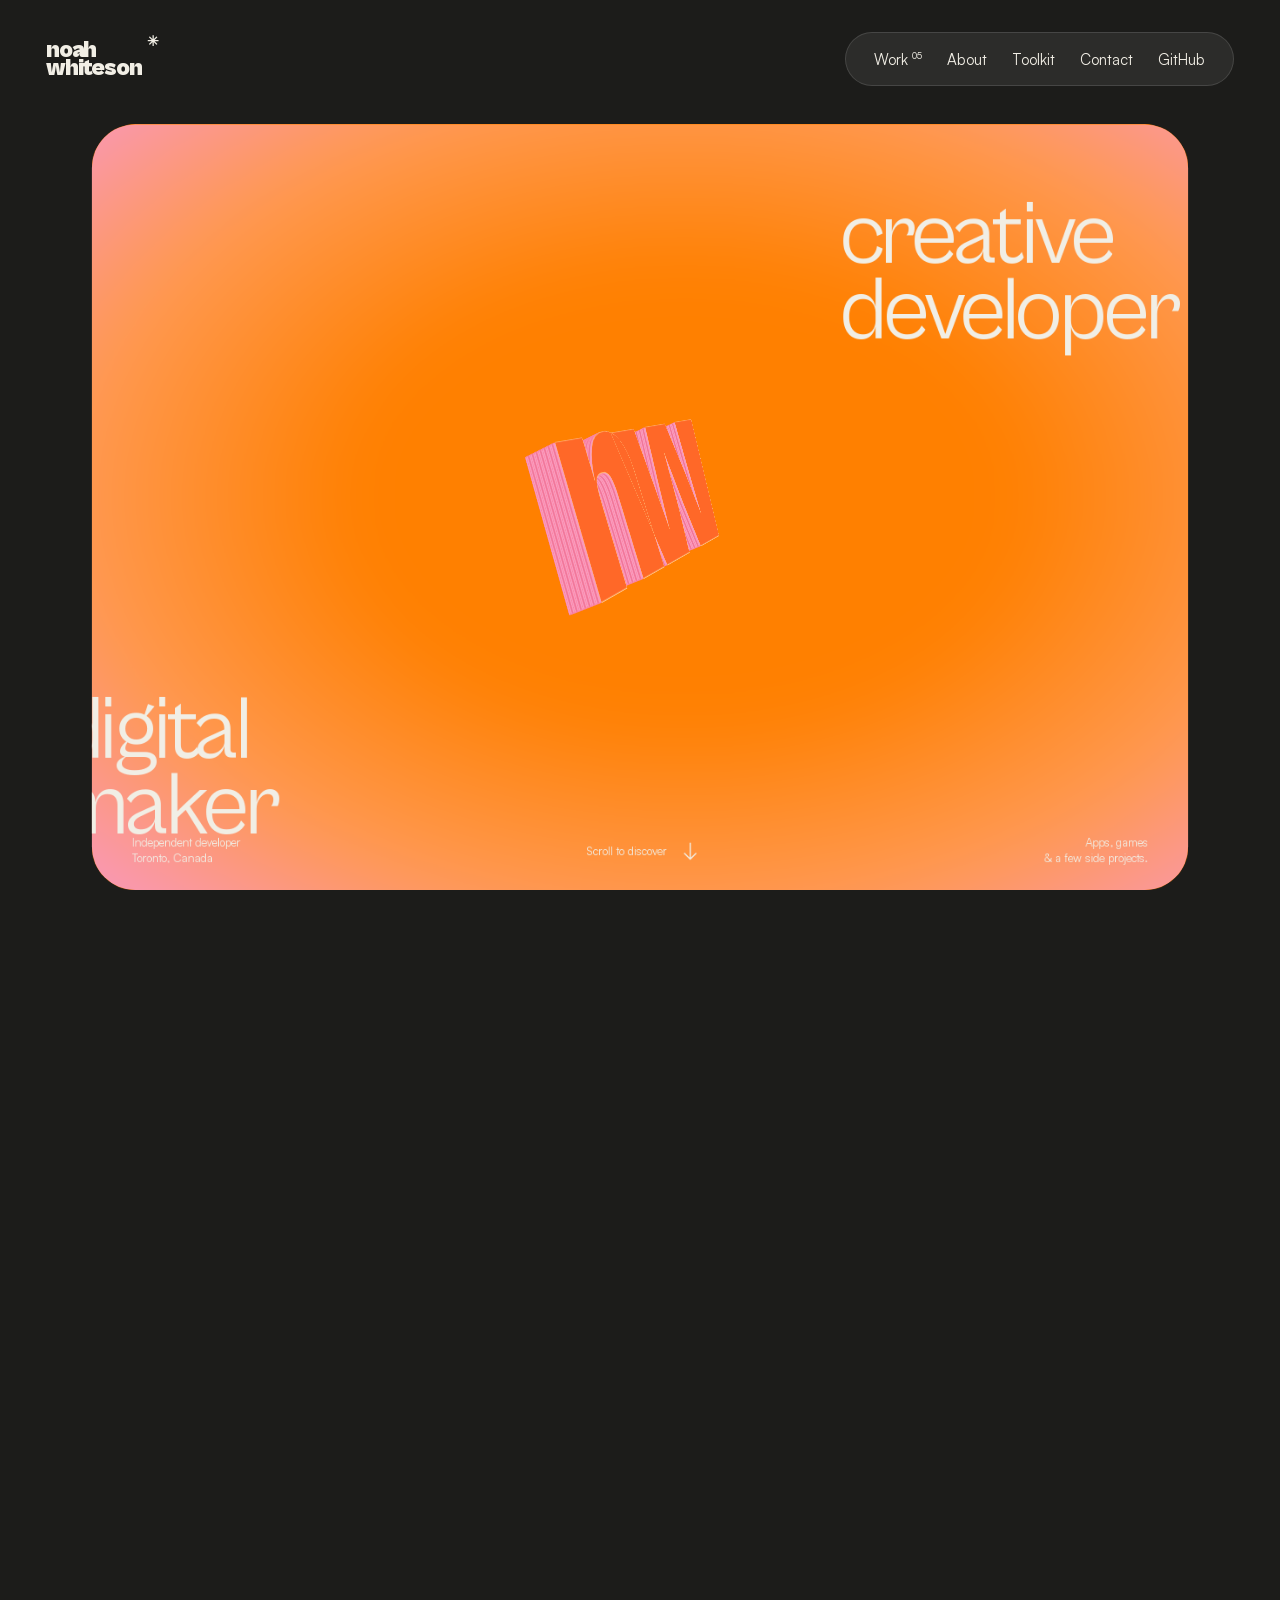
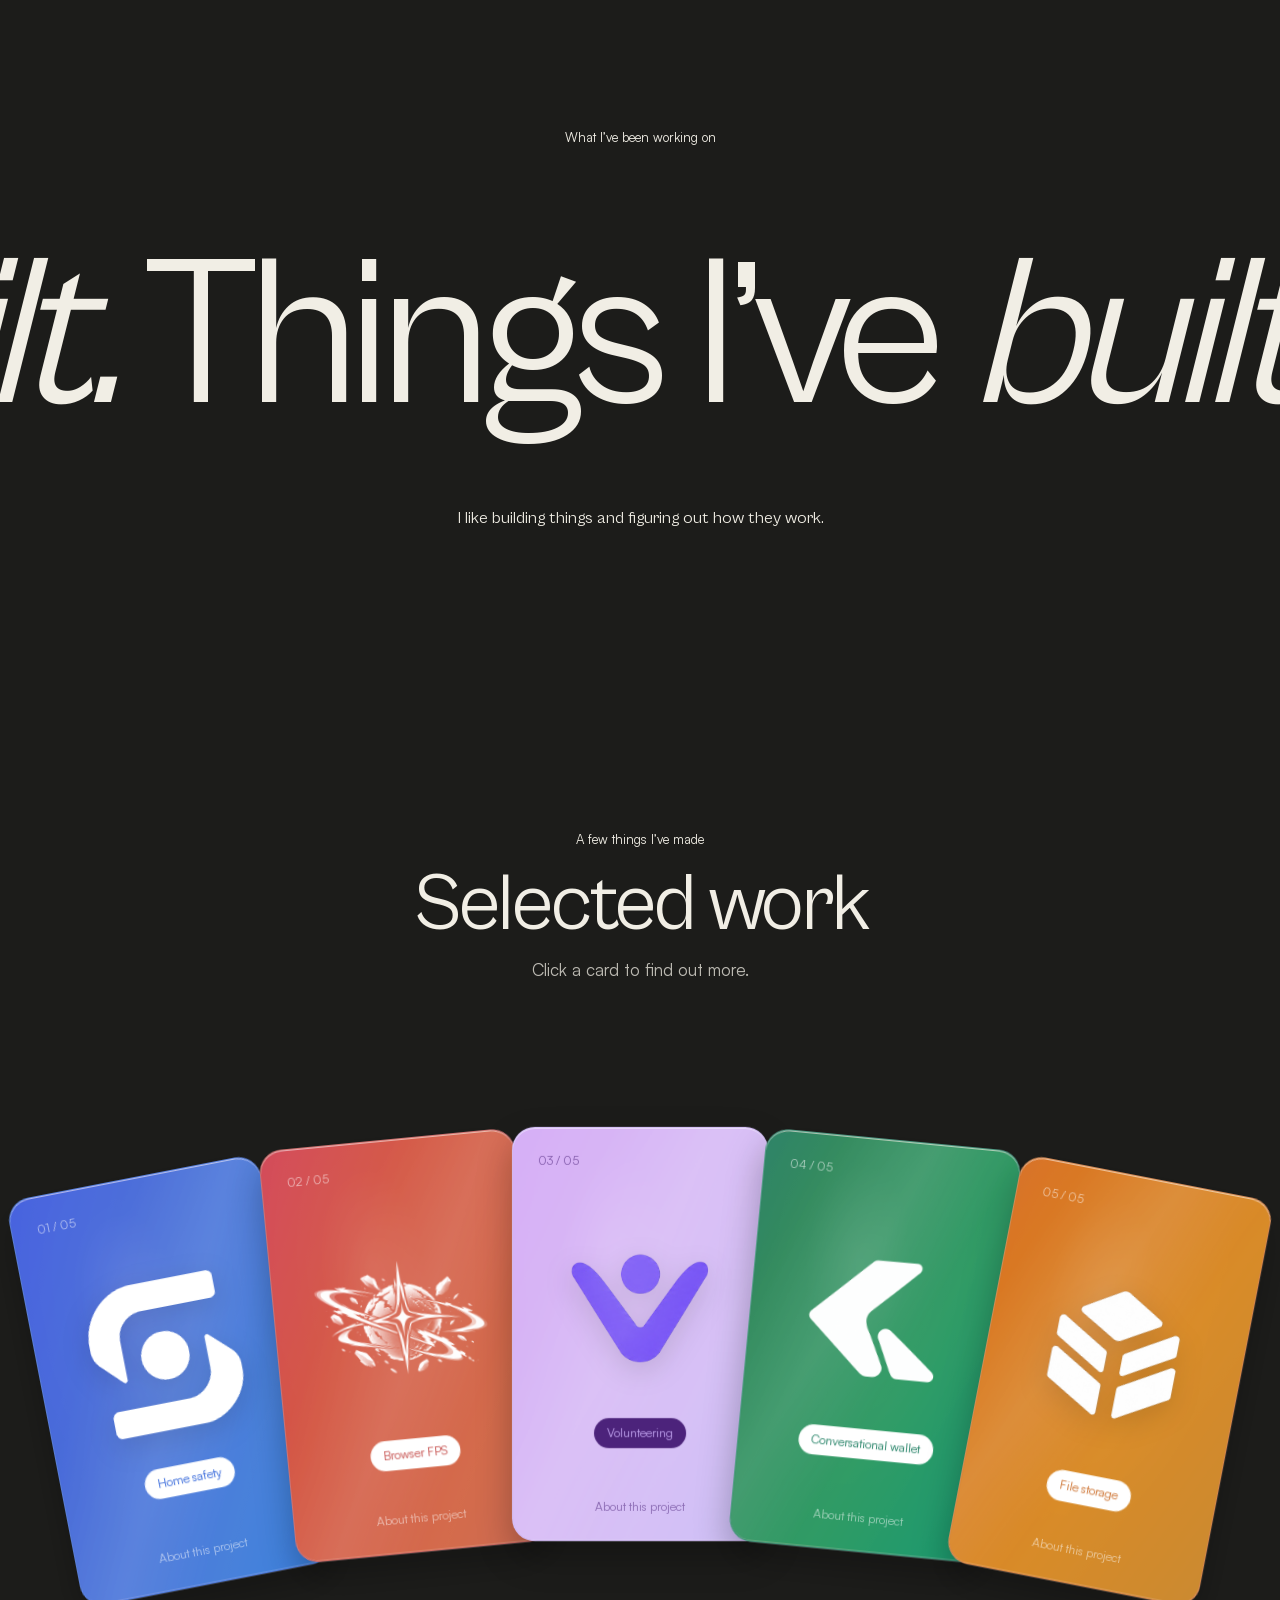
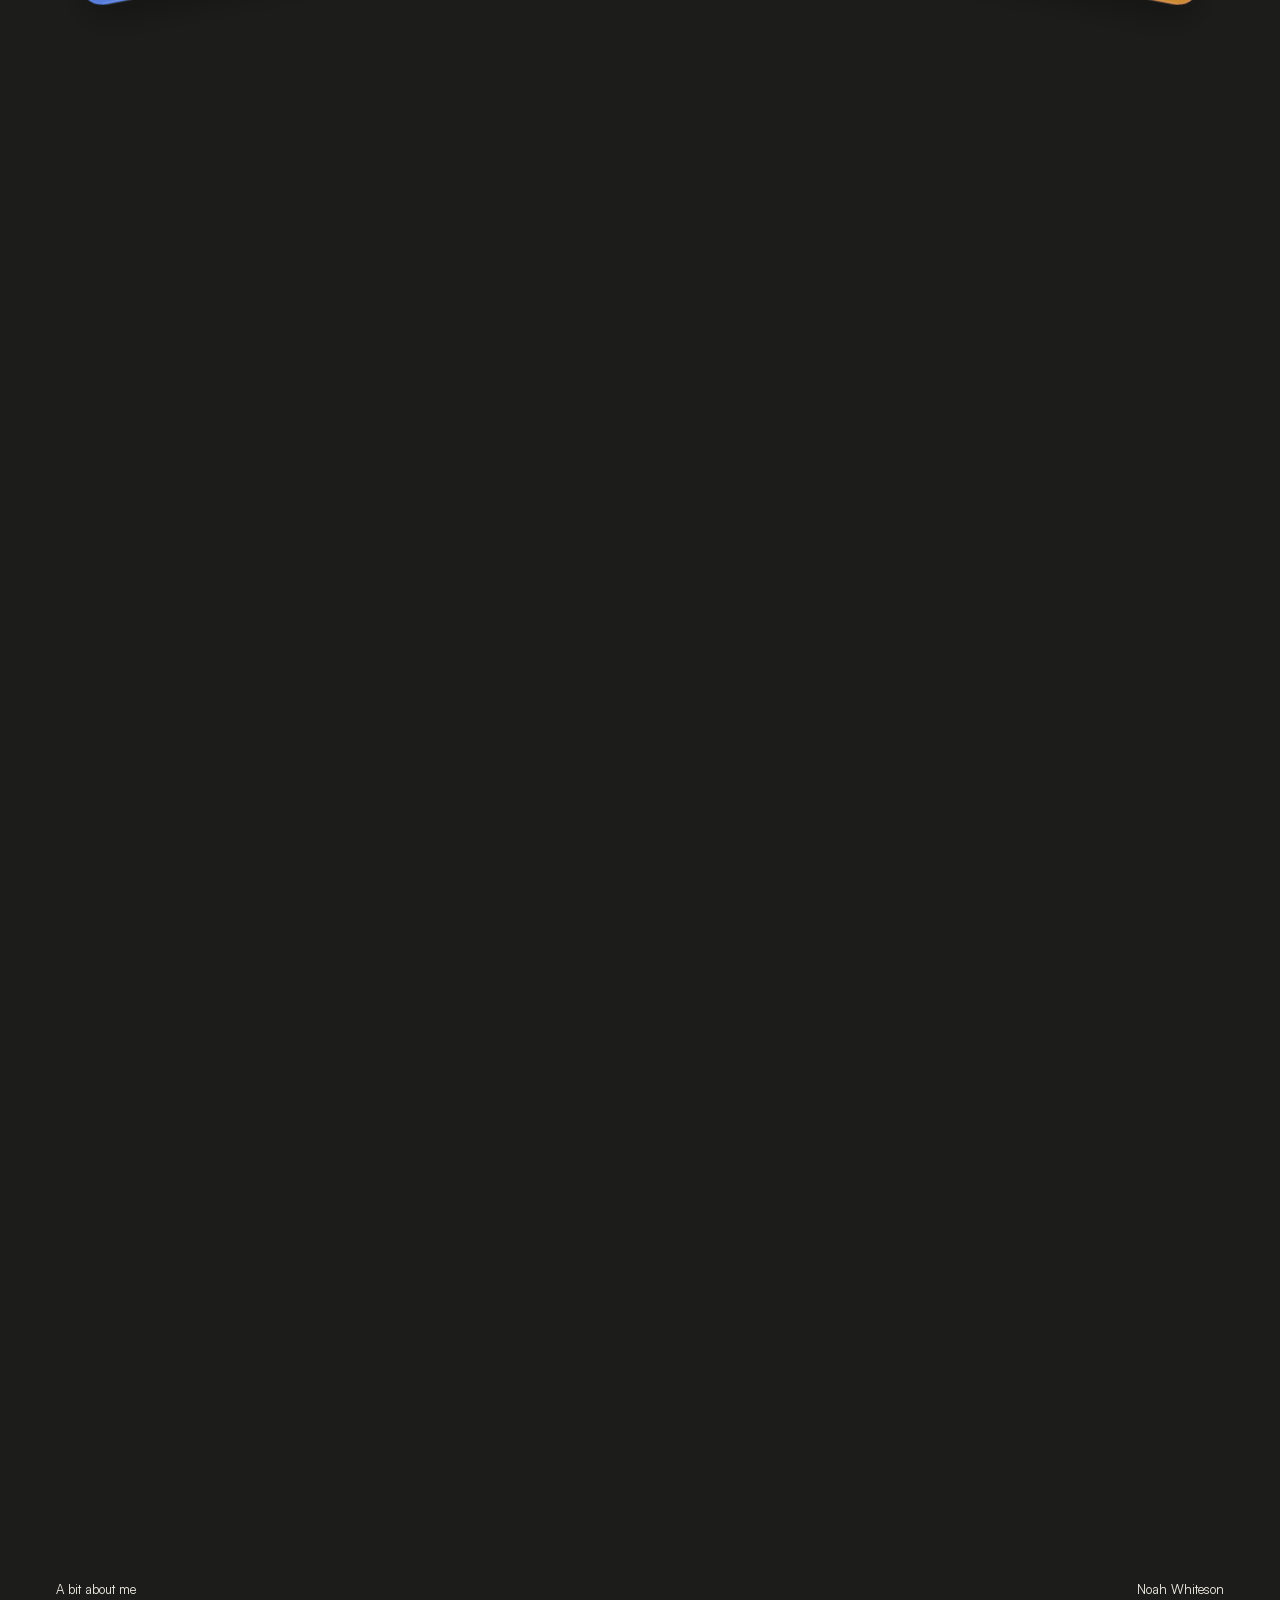
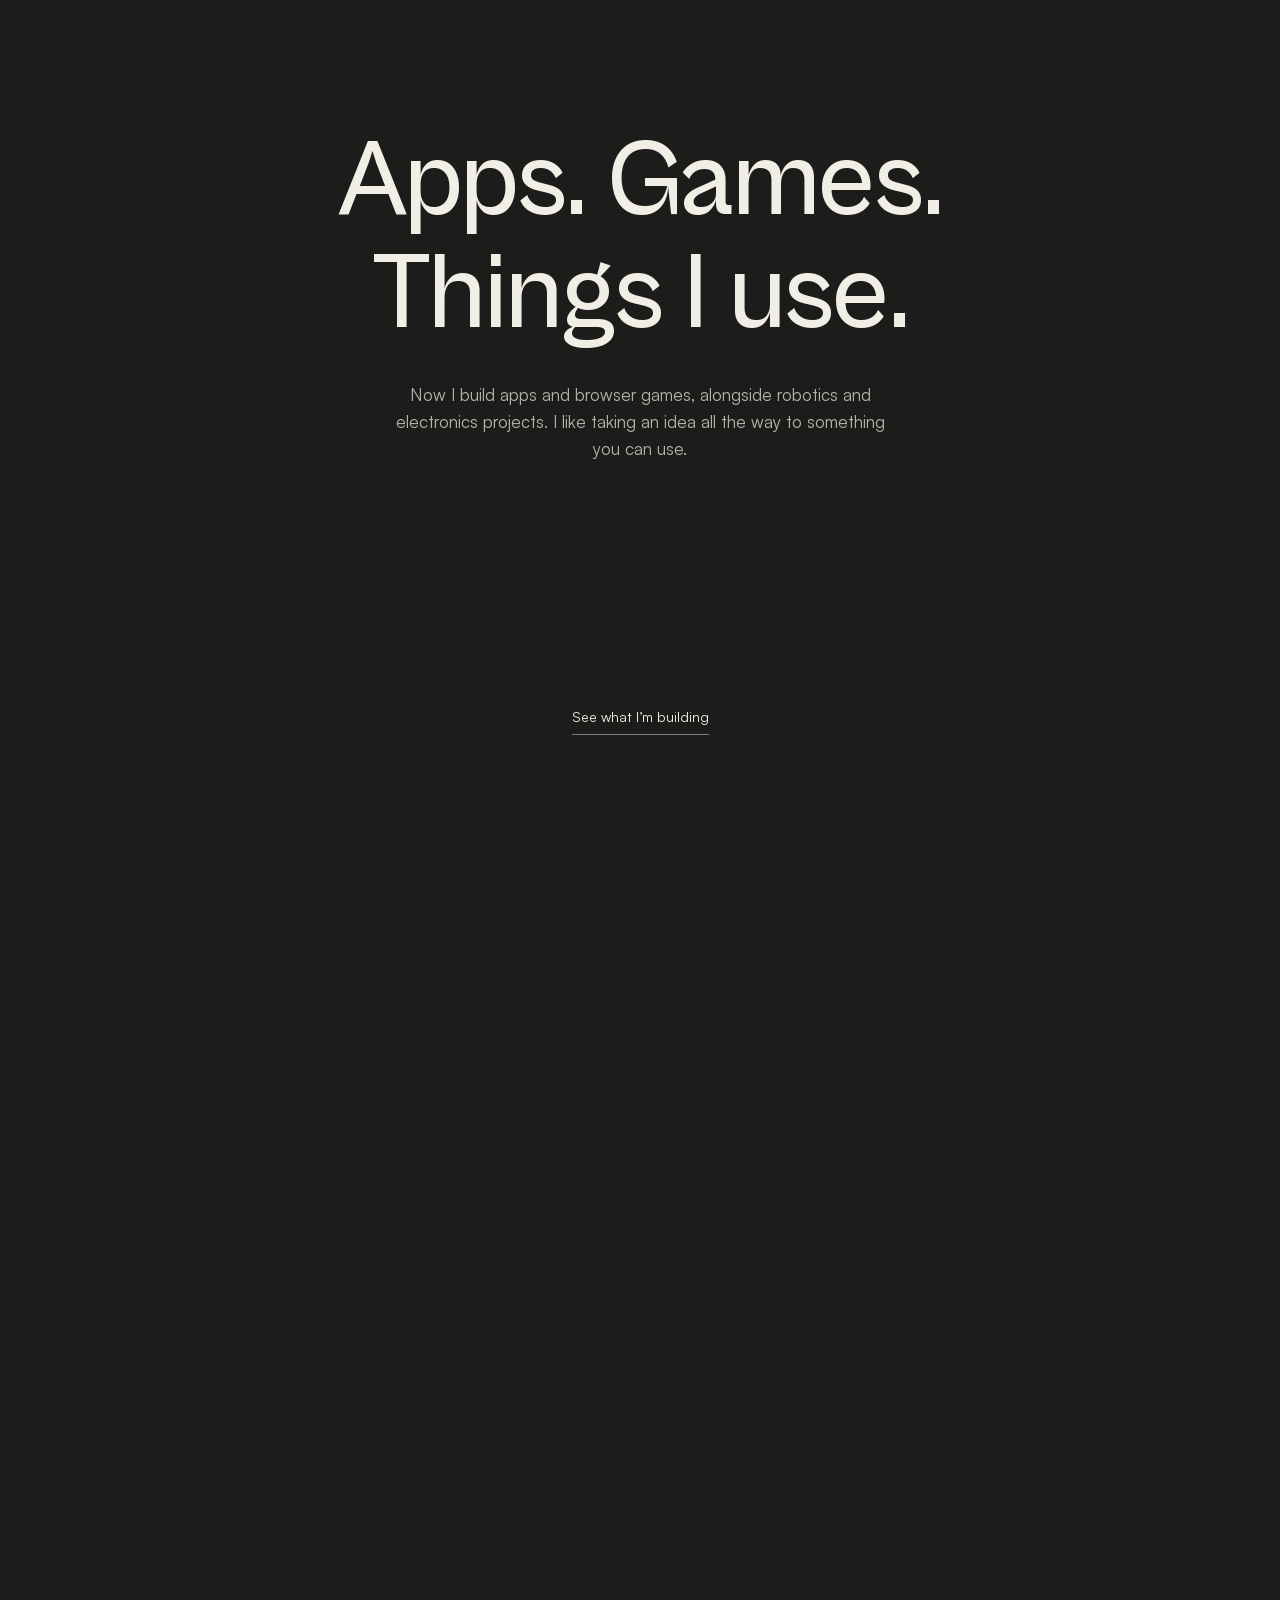
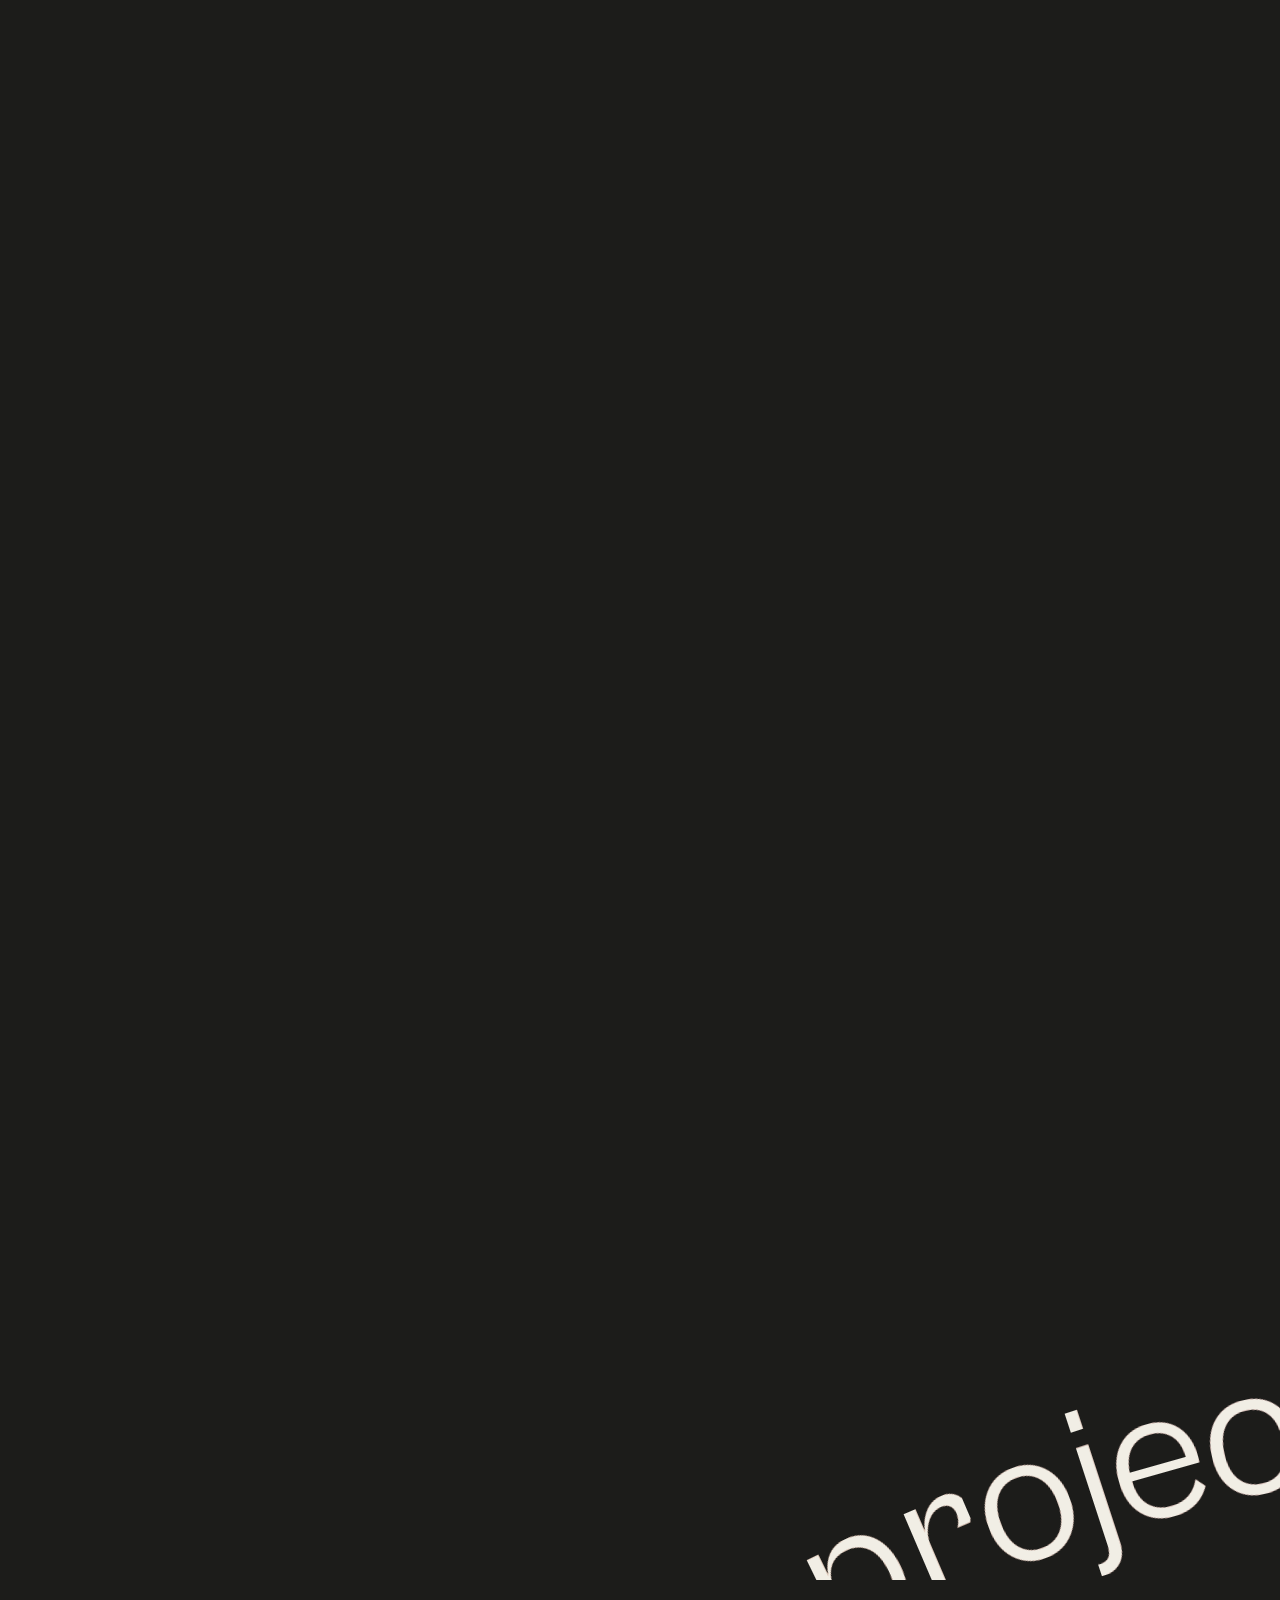
==== commit 526ae226: "Fit work card content without scrolling and tilt Safesight preview" ====
--- a/index.html
+++ b/index.html
@@ -7,7 +7,7 @@
 <link rel="icon" type="image/svg+xml" href="data:image/svg+xml,%3Csvg xmlns='http://www.w3.org/2000/svg' viewBox='0 0 64 64'%3E%3Crect width='64' height='64' rx='18' fill='%23ff8100'/%3E%3Cpath d='M15 46V18h7l20 20V18h7v28h-7L22 26v20z' fill='%23f5efe3'/%3E%3C/svg%3E">
 <link rel="preload" href="assets/cabinet-400.woff2" as="font" type="font/woff2" crossorigin>
 <link rel="preload" href="assets/cabinet-900.woff2" as="font" type="font/woff2" crossorigin>
-<link rel="stylesheet" href="style.css?v=31">
+<link rel="stylesheet" href="style.css?v=32">
 <noscript><style>.card-front{display:none}.card-back{position:relative!important;transform:none!important;visibility:visible!important}.card-back .card-close{display:none}.card-inner{transform:none!important}</style></noscript></head><body>
 
 <a class="skip" href="#work">Skip to selected work</a>
@@ -21,7 +21,7 @@
 <div class="hero-bottom"><span>Independent developer<br>Toronto, Canada</span><a href="#work" class="explore">Scroll to discover <span aria-hidden="true">↓</span></a><span class="hero-note">Apps, games<br>& a few side projects.</span></div>
 </div></section>
 <section class="manifesto" aria-label="Things I’ve built"><div class="manifesto-pin"><p class="eyebrow">What I’ve been working on</p><div class="marquee" aria-hidden="true"><span>Things I’ve <em>built.</em> Things I’ve <em>built.</em></span></div><p class="manifesto-caption">I like building things and figuring out how they work.</p></div></section>
-<section class="selected-work" id="work" aria-labelledby="work-title"><div class="work-pin"><div class="work-heading"><span class="eyebrow">A few things I’ve made</span><h2 id="work-title">Selected work</h2><p>Click a card to find out more.</p></div><div class="fan-deck"><article class="card-position card-safesight" id="safesight" data-card="0"><div class="card-inner"><button class="card-front" type="button" aria-label="Explore Safesight" aria-expanded="false" aria-controls="safesight-overview"><span class="card-number">01 / 05</span><img class="card-logo logo-safesight" src="assets/safesight-card-logo.png" alt="" aria-hidden="true" width="866" height="881"><span class="card-tag">Home safety</span><span class="card-cue">About this project</span></button><div class="card-back" id="safesight-overview"><div class="card-back-top"><h3>Safesight</h3><button class="card-close" type="button" aria-label="Flip Safesight back">Back</button></div><div class="card-product card-product-phone"><img src="assets/safesight-screen.webp" alt="Safesight app home screen" width="464" height="960" loading="lazy"></div><p>Safesight scans photos of your rooms for possible safety hazards. It shows you what to check, suggests fixes, and keeps track of what you’ve dealt with.</p><a class="read-more" href="projects/safesight/">Read more</a></div></div></article><article class="card-position card-undersphere" id="undersphere" data-card="1"><div class="card-inner"><button class="card-front" type="button" aria-label="Explore Undersphere" aria-expanded="false" aria-controls="undersphere-overview"><span class="card-number">02 / 05</span><img class="card-logo logo-undersphere" src="assets/undersphere-card-logo.png" alt="" aria-hidden="true" width="1536" height="1024"><span class="card-tag">Browser FPS</span><span class="card-cue">About this project</span></button><div class="card-back" id="undersphere-overview"><div class="card-back-top"><h3>Undersphere</h3><button class="card-close" type="button" aria-label="Flip Undersphere back">Back</button></div><div class="card-product" style="--preview-ratio:1920/919;--preview-width:100.00000%;--preview-x:0.00000%;--preview-y:0.00000%"><img src="assets/undersphere.png" alt="Undersphere gameplay" width="1920" height="919" loading="lazy"></div><p>A browser FPS set inside a sphere. Walk around the surface and gravity follows you. It won Most Unique at levelsio’s Vibe Jam.</p><a class="read-more" href="projects/undersphere/">Read more</a></div></div></article><article class="card-position card-volunteen" id="volunteen" data-card="2"><div class="card-inner"><button class="card-front" type="button" aria-label="Explore Volunteen" aria-expanded="false" aria-controls="volunteen-overview"><span class="card-number">03 / 05</span><img class="card-logo logo-volunteen" src="assets/volunteen-card-logo.png" alt="" aria-hidden="true" width="359" height="298"><span class="card-tag">Volunteering</span><span class="card-cue">About this project</span></button><div class="card-back" id="volunteen-overview"><div class="card-back-top"><h3>Volunteen</h3><button class="card-close" type="button" aria-label="Flip Volunteen back">Back</button></div><div class="card-product" style="--preview-ratio:1345/921;--preview-width:101.33829%;--preview-x:-0.74349%;--preview-y:-0.76004%"><img src="assets/volunteen-site.jpg" alt="Volunteen sign-up interface" width="1363" height="936" loading="lazy"></div><p>Volunteen helps students find volunteer opportunities, book shifts, and keep a verified record of their hours.</p><a class="read-more" href="projects/volunteen/">Read more</a></div></div></article><article class="card-position card-gosteer" id="gosteer" data-card="3"><div class="card-inner"><button class="card-front" type="button" aria-label="Explore GoSteer" aria-expanded="false" aria-controls="gosteer-overview"><span class="card-number">04 / 05</span><img class="card-logo logo-gosteer" src="assets/gosteer-card-logo.png" alt="" aria-hidden="true" width="1336" height="1177"><span class="card-tag">Conversational wallet</span><span class="card-cue">About this project</span></button><div class="card-back" id="gosteer-overview"><div class="card-back-top"><h3>GoSteer</h3><button class="card-close" type="button" aria-label="Flip GoSteer back">Back</button></div><div class="card-product" style="--preview-ratio:1050/495;--preview-width:128.38095%;--preview-x:-13.52381%;--preview-y:-34.94949%"><img src="assets/steer-site.jpg" alt="GoSteer wallet and chat" width="1348" height="926" loading="lazy"></div><p>A crypto wallet for Solana and Ethereum that you use through chat. Check your holdings, prepare a transaction, and review it before sending.</p><a class="read-more" href="projects/gosteer/">Read more</a></div></div></article><article class="card-position card-storebase" id="storebase" data-card="4"><div class="card-inner"><button class="card-front" type="button" aria-label="Explore Storebase" aria-expanded="false" aria-controls="storebase-overview"><span class="card-number">05 / 05</span><img class="card-logo logo-storebase" src="assets/storebase-card-logo.png" alt="" aria-hidden="true" width="712" height="712"><span class="card-tag">File storage</span><span class="card-cue">About this project</span></button><div class="card-back" id="storebase-overview"><div class="card-back-top"><h3>Storebase</h3><button class="card-close" type="button" aria-label="Flip Storebase back">Back</button></div><div class="card-product" style="--preview-ratio:1180/483;--preview-width:114.23729%;--preview-x:-8.38983%;--preview-y:-90.06211%"><img src="assets/storebase-site.jpg" alt="Storebase file browser" width="1348" height="926" loading="lazy"></div><p>File storage you can run on your own server. Upload files, organise them, and share them with other people.</p><a class="read-more" href="projects/storebase/">Read more</a></div></div></article></div></div></section>
+<section class="selected-work" id="work" aria-labelledby="work-title"><div class="work-pin"><div class="work-heading"><span class="eyebrow">A few things I’ve made</span><h2 id="work-title">Selected work</h2><p>Click a card to find out more.</p></div><div class="fan-deck"><article class="card-position card-safesight" id="safesight" data-card="0"><div class="card-inner"><button class="card-front" type="button" aria-label="Explore Safesight" aria-expanded="false" aria-controls="safesight-overview"><span class="card-number">01 / 05</span><img class="card-logo logo-safesight" src="assets/safesight-card-logo.png" alt="" aria-hidden="true" width="866" height="881"><span class="card-tag">Home safety</span><span class="card-cue">About this project</span></button><div class="card-back" id="safesight-overview"><div class="card-back-top"><h3>Safesight</h3><button class="card-close" type="button" aria-label="Flip Safesight back">Back</button></div><div class="card-product card-product-phone"><img src="assets/safesight-screen.webp" alt="Safesight app home screen" width="464" height="960" loading="lazy"></div><p>Scan a room, spot possible hazards, and keep track of the fixes.</p><a class="read-more" href="projects/safesight/">Read more</a></div></div></article><article class="card-position card-undersphere" id="undersphere" data-card="1"><div class="card-inner"><button class="card-front" type="button" aria-label="Explore Undersphere" aria-expanded="false" aria-controls="undersphere-overview"><span class="card-number">02 / 05</span><img class="card-logo logo-undersphere" src="assets/undersphere-card-logo.png" alt="" aria-hidden="true" width="1536" height="1024"><span class="card-tag">Browser FPS</span><span class="card-cue">About this project</span></button><div class="card-back" id="undersphere-overview"><div class="card-back-top"><h3>Undersphere</h3><button class="card-close" type="button" aria-label="Flip Undersphere back">Back</button></div><div class="card-product" style="--preview-ratio:1920/919;--preview-width:100.00000%;--preview-x:0.00000%;--preview-y:0.00000%"><img src="assets/undersphere.png" alt="Undersphere gameplay" width="1920" height="919" loading="lazy"></div><p>A spherical browser FPS. Most Unique winner at levelsio’s Vibe Jam.</p><a class="read-more" href="projects/undersphere/">Read more</a></div></div></article><article class="card-position card-volunteen" id="volunteen" data-card="2"><div class="card-inner"><button class="card-front" type="button" aria-label="Explore Volunteen" aria-expanded="false" aria-controls="volunteen-overview"><span class="card-number">03 / 05</span><img class="card-logo logo-volunteen" src="assets/volunteen-card-logo.png" alt="" aria-hidden="true" width="359" height="298"><span class="card-tag">Volunteering</span><span class="card-cue">About this project</span></button><div class="card-back" id="volunteen-overview"><div class="card-back-top"><h3>Volunteen</h3><button class="card-close" type="button" aria-label="Flip Volunteen back">Back</button></div><div class="card-product" style="--preview-ratio:1345/921;--preview-width:101.33829%;--preview-x:-0.74349%;--preview-y:-0.76004%"><img src="assets/volunteen-site.jpg" alt="Volunteen sign-up interface" width="1363" height="936" loading="lazy"></div><p>Find volunteer opportunities, book shifts, and track verified hours.</p><a class="read-more" href="projects/volunteen/">Read more</a></div></div></article><article class="card-position card-gosteer" id="gosteer" data-card="3"><div class="card-inner"><button class="card-front" type="button" aria-label="Explore GoSteer" aria-expanded="false" aria-controls="gosteer-overview"><span class="card-number">04 / 05</span><img class="card-logo logo-gosteer" src="assets/gosteer-card-logo.png" alt="" aria-hidden="true" width="1336" height="1177"><span class="card-tag">Conversational wallet</span><span class="card-cue">About this project</span></button><div class="card-back" id="gosteer-overview"><div class="card-back-top"><h3>GoSteer</h3><button class="card-close" type="button" aria-label="Flip GoSteer back">Back</button></div><div class="card-product" style="--preview-ratio:1050/495;--preview-width:128.38095%;--preview-x:-13.52381%;--preview-y:-34.94949%"><img src="assets/steer-site.jpg" alt="GoSteer wallet and chat" width="1348" height="926" loading="lazy"></div><p>A Solana and Ethereum wallet. Prepare and review transactions through chat.</p><a class="read-more" href="projects/gosteer/">Read more</a></div></div></article><article class="card-position card-storebase" id="storebase" data-card="4"><div class="card-inner"><button class="card-front" type="button" aria-label="Explore Storebase" aria-expanded="false" aria-controls="storebase-overview"><span class="card-number">05 / 05</span><img class="card-logo logo-storebase" src="assets/storebase-card-logo.png" alt="" aria-hidden="true" width="712" height="712"><span class="card-tag">File storage</span><span class="card-cue">About this project</span></button><div class="card-back" id="storebase-overview"><div class="card-back-top"><h3>Storebase</h3><button class="card-close" type="button" aria-label="Flip Storebase back">Back</button></div><div class="card-product" style="--preview-ratio:1180/483;--preview-width:114.23729%;--preview-x:-8.38983%;--preview-y:-90.06211%"><img src="assets/storebase-site.jpg" alt="Storebase file browser" width="1348" height="926" loading="lazy"></div><p>Your files, on your server. Upload, organise, and share from one place.</p><a class="read-more" href="projects/storebase/">Read more</a></div></div></article></div></div></section>
 <section class="about" id="about" aria-labelledby="about-title"><div class="about-pin"><div class="toolkit-depth-back" aria-hidden="true"><ul class="toolkit-cloud toolkit-cloud-back"><li data-tool="0" class="tool-brand tool-python" style="--brand-a:#3776ab;--brand-b:#ffd343"><img src="assets/toolkit/python.svg" width="64" height="64" alt="" aria-hidden="true"><span>Python</span></li><li data-tool="1" class="tool-brand tool-typescript" style="--brand-a:#3178c6;--brand-b:#8ac7ff"><img src="assets/toolkit/typescript.svg" width="64" height="64" alt="" aria-hidden="true"><span>TypeScript</span></li><li data-tool="2" class="tool-brand tool-css" style="--brand-a:#2965f1;--brand-b:#74b6ff"><img src="assets/toolkit/css.svg" width="64" height="64" alt="" aria-hidden="true"><span>CSS</span></li><li data-tool="3" class="tool-brand tool-javascript" style="--brand-a:#f7df1e;--brand-b:#fff6a3"><img src="assets/toolkit/javascript.svg" width="64" height="64" alt="" aria-hidden="true"><span>JavaScript</span></li><li data-tool="4" class="tool-brand tool-lua" style="--brand-a:#8597ff;--brand-b:#d9deff"><img src="assets/toolkit/lua.svg" width="64" height="64" alt="" aria-hidden="true"><span>Lua</span></li><li data-tool="5" class="tool-brand tool-nodejs" style="--brand-a:#68a063;--brand-b:#b3e899"><img src="assets/toolkit/nodejs.svg" width="64" height="64" alt="" aria-hidden="true"><span>Node.js</span></li><li data-tool="6" class="tool-brand tool-vite" style="--brand-a:#a375ff;--brand-b:#ffdd35"><img src="assets/toolkit/vite.svg" width="64" height="64" alt="" aria-hidden="true"><span>Vite</span></li><li data-tool="7" class="tool-brand tool-nextjs" style="--brand-a:#fff;--brand-b:#b5b8c5"><img src="assets/toolkit/nextjs.svg" width="64" height="64" alt="" aria-hidden="true"><span>Next.js</span></li><li data-tool="8" class="tool-brand tool-vercel" style="--brand-a:#fff;--brand-b:#b5b8c5"><img src="assets/toolkit/vercel.svg" width="64" height="64" alt="" aria-hidden="true"><span>Vercel</span></li><li data-tool="9" class="tool-brand tool-firebase" style="--brand-a:#ff9100;--brand-b:#ffca28"><img src="assets/toolkit/firebase.svg" width="64" height="64" alt="" aria-hidden="true"><span>Firebase</span></li><li data-tool="10" class="tool-brand tool-mongodb" style="--brand-a:#4db33d;--brand-b:#a4ee75"><img src="assets/toolkit/mongodb.svg" width="64" height="64" alt="" aria-hidden="true"><span>MongoDB</span></li><li data-tool="11" class="tool-brand tool-supabase" style="--brand-a:#3ecf8e;--brand-b:#a2f3ce"><img src="assets/toolkit/supabase.svg" width="64" height="64" alt="" aria-hidden="true"><span>Supabase</span></li></ul></div><div class="section-label"><h2 id="about-title">A bit about me</h2><span>Noah Whiteson</span></div><div class="about-chapters"><div class="about-chapter" role="group" data-chapter="0" aria-label="I started at ten."><p class="chapter-type"><span class="chapter-line"><span class="chapter-word"><span class="chapter-char" aria-hidden="true">I</span></span> <span class="chapter-word"><span class="chapter-char" aria-hidden="true">s</span><span class="chapter-char" aria-hidden="true">t</span><span class="chapter-char" aria-hidden="true">a</span><span class="chapter-char" aria-hidden="true">r</span><span class="chapter-char" aria-hidden="true">t</span><span class="chapter-char" aria-hidden="true">e</span><span class="chapter-char" aria-hidden="true">d</span></span></span><span class="chapter-line"><span class="chapter-word"><span class="chapter-char" aria-hidden="true">a</span><span class="chapter-char" aria-hidden="true">t</span></span> <span class="chapter-word"><span class="chapter-char" aria-hidden="true">t</span><span class="chapter-char" aria-hidden="true">e</span><span class="chapter-char" aria-hidden="true">n</span><span class="chapter-char" aria-hidden="true">.</span></span></span></p><p class="chapter-copy">I’m Noah, a developer in Toronto. I started coding when I was ten.</p></div><div class="about-chapter" role="group" data-chapter="1" aria-label="Apps. Games. Things I use."><p class="chapter-type"><span class="chapter-line"><span class="chapter-word"><span class="chapter-char" aria-hidden="true">A</span><span class="chapter-char" aria-hidden="true">p</span><span class="chapter-char" aria-hidden="true">p</span><span class="chapter-char" aria-hidden="true">s</span><span class="chapter-char" aria-hidden="true">.</span></span> <span class="chapter-word"><span class="chapter-char" aria-hidden="true">G</span><span class="chapter-char" aria-hidden="true">a</span><span class="chapter-char" aria-hidden="true">m</span><span class="chapter-char" aria-hidden="true">e</span><span class="chapter-char" aria-hidden="true">s</span><span class="chapter-char" aria-hidden="true">.</span></span></span><span class="chapter-line"><span class="chapter-word"><span class="chapter-char" aria-hidden="true">T</span><span class="chapter-char" aria-hidden="true">h</span><span class="chapter-char" aria-hidden="true">i</span><span class="chapter-char" aria-hidden="true">n</span><span class="chapter-char" aria-hidden="true">g</span><span class="chapter-char" aria-hidden="true">s</span></span> <span class="chapter-word"><span class="chapter-char" aria-hidden="true">I</span></span> <span class="chapter-word"><span class="chapter-char" aria-hidden="true">u</span><span class="chapter-char" aria-hidden="true">s</span><span class="chapter-char" aria-hidden="true">e</span><span class="chapter-char" aria-hidden="true">.</span></span></span></p><p class="chapter-copy">Now I build apps and browser games, alongside robotics and electronics projects. I like taking an idea all the way to something you can use.</p></div><div class="about-chapter" role="group" data-chapter="2" aria-label="Still curious. Still making."><p class="chapter-type"><span class="chapter-line"><span class="chapter-word"><span class="chapter-char" aria-hidden="true">S</span><span class="chapter-char" aria-hidden="true">t</span><span class="chapter-char" aria-hidden="true">i</span><span class="chapter-char" aria-hidden="true">l</span><span class="chapter-char" aria-hidden="true">l</span></span> <span class="chapter-word"><span class="chapter-char" aria-hidden="true">c</span><span class="chapter-char" aria-hidden="true">u</span><span class="chapter-char" aria-hidden="true">r</span><span class="chapter-char" aria-hidden="true">i</span><span class="chapter-char" aria-hidden="true">o</span><span class="chapter-char" aria-hidden="true">u</span><span class="chapter-char" aria-hidden="true">s</span><span class="chapter-char" aria-hidden="true">.</span></span></span><span class="chapter-line"><span class="chapter-word"><span class="chapter-char" aria-hidden="true">S</span><span class="chapter-char" aria-hidden="true">t</span><span class="chapter-char" aria-hidden="true">i</span><span class="chapter-char" aria-hidden="true">l</span><span class="chapter-char" aria-hidden="true">l</span></span> <span class="chapter-word"><span class="chapter-char" aria-hidden="true">m</span><span class="chapter-char" aria-hidden="true">a</span><span class="chapter-char" aria-hidden="true">k</span><span class="chapter-char" aria-hidden="true">i</span><span class="chapter-char" aria-hidden="true">n</span><span class="chapter-char" aria-hidden="true">g</span><span class="chapter-char" aria-hidden="true">.</span></span></span></p><p class="chapter-copy">I don’t stick to one kind of project. I’m learning new tools as I go, and these are the ones I reach for.</p></div></div><div class="about-bottom"><a class="text-link" href="https://github.com/NoahWhiteson" target="_blank" rel="noopener noreferrer">See what I’m building</a></div><section class="toolkit" id="toolkit" aria-labelledby="toolkit-title"><div class="toolkit-pin">
 <div class="toolkit-heading"><span class="eyebrow">Tools I use</span><h2 id="toolkit-title">My <em>toolkit.</em></h2></div>
 
--- a/style.css
+++ b/style.css
@@ -23,7 +23,7 @@
 .card-front:before{background:repeating-linear-gradient(115deg,#80e8ff 0%,#a69aff 14%,#ff8fe0 28%,#ffb87c 42%,#ffff9c 56%,#91ffca 70%,#80e8ff 84%);background-size:300% 300%;background-position:var(--foil-x,50%) var(--foil-y,50%);mix-blend-mode:soft-light;opacity:.6}
 .card-front:after{z-index:3;background:radial-gradient(ellipse at var(--glare-x,35%) var(--glare-y,20%),#ffffff55 0%,#ffffff12 24%,transparent 60%),linear-gradient(115deg,transparent 18%,#ffffff05 35%,#ffffff52 47%,#ffffff08 57%,transparent 73%);background-size:100% 100%,260% 100%;background-position:0 0,var(--foil-x,50%) 0;mix-blend-mode:screen;opacity:var(--glare-strength,.32)}
 .card-logo{position:relative;z-index:2;width:72%;height:48%;object-fit:contain;filter:drop-shadow(0 8px 14px #0002);user-select:none;pointer-events:none}.logo-safesight{filter:brightness(0) invert(1) drop-shadow(0 8px 14px #0002)}.logo-storebase{width:94%;height:55%}.logo-undersphere{width:92%;height:53%;mix-blend-mode:screen}.logo-gosteer{width:68%;mix-blend-mode:screen}.logo-volunteen{width:70%}
-.card-number,.card-tag,.card-cue{z-index:4}.card-tag{margin-top:24px}.card-back{border-color:#ffffff33;box-shadow:inset 0 1px 0 #ffffff50,0 16px 35px #0004;overflow-y:auto;scrollbar-width:thin}.read-more{background:var(--card-ink);color:var(--card-bg);border:0;border-radius:30px;padding:10px 17px;font-size:14px}
+.card-number,.card-tag,.card-cue{z-index:4}.card-tag{margin-top:24px}.card-back{border-color:#ffffff33;box-shadow:inset 0 1px 0 #ffffff50,0 16px 35px #0004;overflow:hidden}.read-more{background:var(--card-ink);color:var(--card-bg);border:0;border-radius:30px;padding:10px 17px;font-size:14px}
 .motion .selected-work{height:260svh}.motion .work-heading{top:10svh}.motion .work-heading h2{font-size:clamp(44px,min(6.4vw,9svh),100px);margin:16px 0 12px}.motion .card-position{height:min(440px,51svh);top:62%}.motion .about-bottom{justify-content:center;bottom:45px}.about-bottom{justify-content:center}.about-bottom .text-link{margin-top:0}
 @media(max-width:700px){.motion .selected-work{height:225svh}.motion .work-heading{top:13svh}.motion .work-heading h2{font-size:clamp(38px,11.5vw,52px)}.motion .fan-deck{top:37svh;height:clamp(350px,48svh,440px);padding:0 16vw 0;overflow-y:visible;scroll-snap-type:x mandatory}.motion .card-position{height:100%;top:auto}.motion .card-logo{height:47%;width:72%}.motion .logo-storebase{width:94%;height:54%}.motion .logo-undersphere{width:92%;height:53%}.motion .logo-volunteen{width:70%}.motion .card-tag{margin-top:20px}.motion .about-bottom{bottom:40px}.about-bottom{text-align:center}}
 @media(max-height:600px) and (min-width:701px){.motion .card-position{height:51svh;top:62%}.motion .work-heading{top:10svh}.motion .work-heading h2{font-size:clamp(40px,9svh,54px);margin:12px 0}.card-number{top:17px;left:20px}.card-tag{padding:6px 11px;font-size:11px;margin-top:15px}.card-cue{bottom:15px;font-size:11px}.card-back{padding:20px}.read-more{padding:8px 14px}}
@@ -71,3 +71,13 @@
 @media(max-width:700px){.motion .about .toolkit-more{bottom:calc(85px + env(safe-area-inset-bottom));font-size:14px}}
 
 .card-product{position:relative;aspect-ratio:var(--preview-ratio,16/9);width:100%;max-height:140px;flex:none;overflow:hidden;border-radius:9px;margin-top:16px;background:#1c1c1a18}.card-product img{display:block;position:absolute;width:var(--preview-width,100%);max-width:none;height:auto;left:var(--preview-x,0%);top:var(--preview-y,0%)}.card-product-phone{height:125px;aspect-ratio:auto}.card-product-phone img{position:static;width:100%;height:100%;object-fit:contain}.card-back p{font-size:13px;line-height:1.45;margin:14px 0 18px}.card-back .read-more{flex:none}.card-back-top{flex:none}@media(max-height:600px) and (min-width:701px){.card-product{max-height:90px}.card-product-phone{height:90px}}
+
+/* Reserve the action row; let the preview use the space left above it. */
+.card-back,.motion .card-back{display:grid;grid-template-rows:auto minmax(0,1fr) auto auto;gap:12px;padding:20px;overflow:hidden}
+.card-back-top{min-width:0}.card-back h3,.motion .card-back h3{font-size:25px}
+.card-back .card-product{align-self:center;min-height:0;height:100%;max-height:140px;width:100%;margin:0;aspect-ratio:auto}
+.card-back p,.motion .card-back p{margin:0;font-size:13px;line-height:1.4}
+.card-back .read-more{align-self:end;margin:0;padding:9px 15px;font-size:13px;line-height:1.2}
+.card-back .card-product-phone{background:transparent;border-radius:0;overflow:visible}
+.card-product-phone img{transform:rotate(-12deg) scale(.86);filter:drop-shadow(9px 12px 9px #1d357330);border-radius:0}
+@media(max-height:600px) and (min-width:701px){.card-back,.motion .card-back{padding:12px;gap:6px}.card-back h3,.motion .card-back h3{font-size:19px}.card-back p,.motion .card-back p{font-size:11px;line-height:1.25}.card-back .read-more{font-size:11px;padding:6px 11px}.card-close{font-size:11px}.card-back .card-product{max-height:85px}}
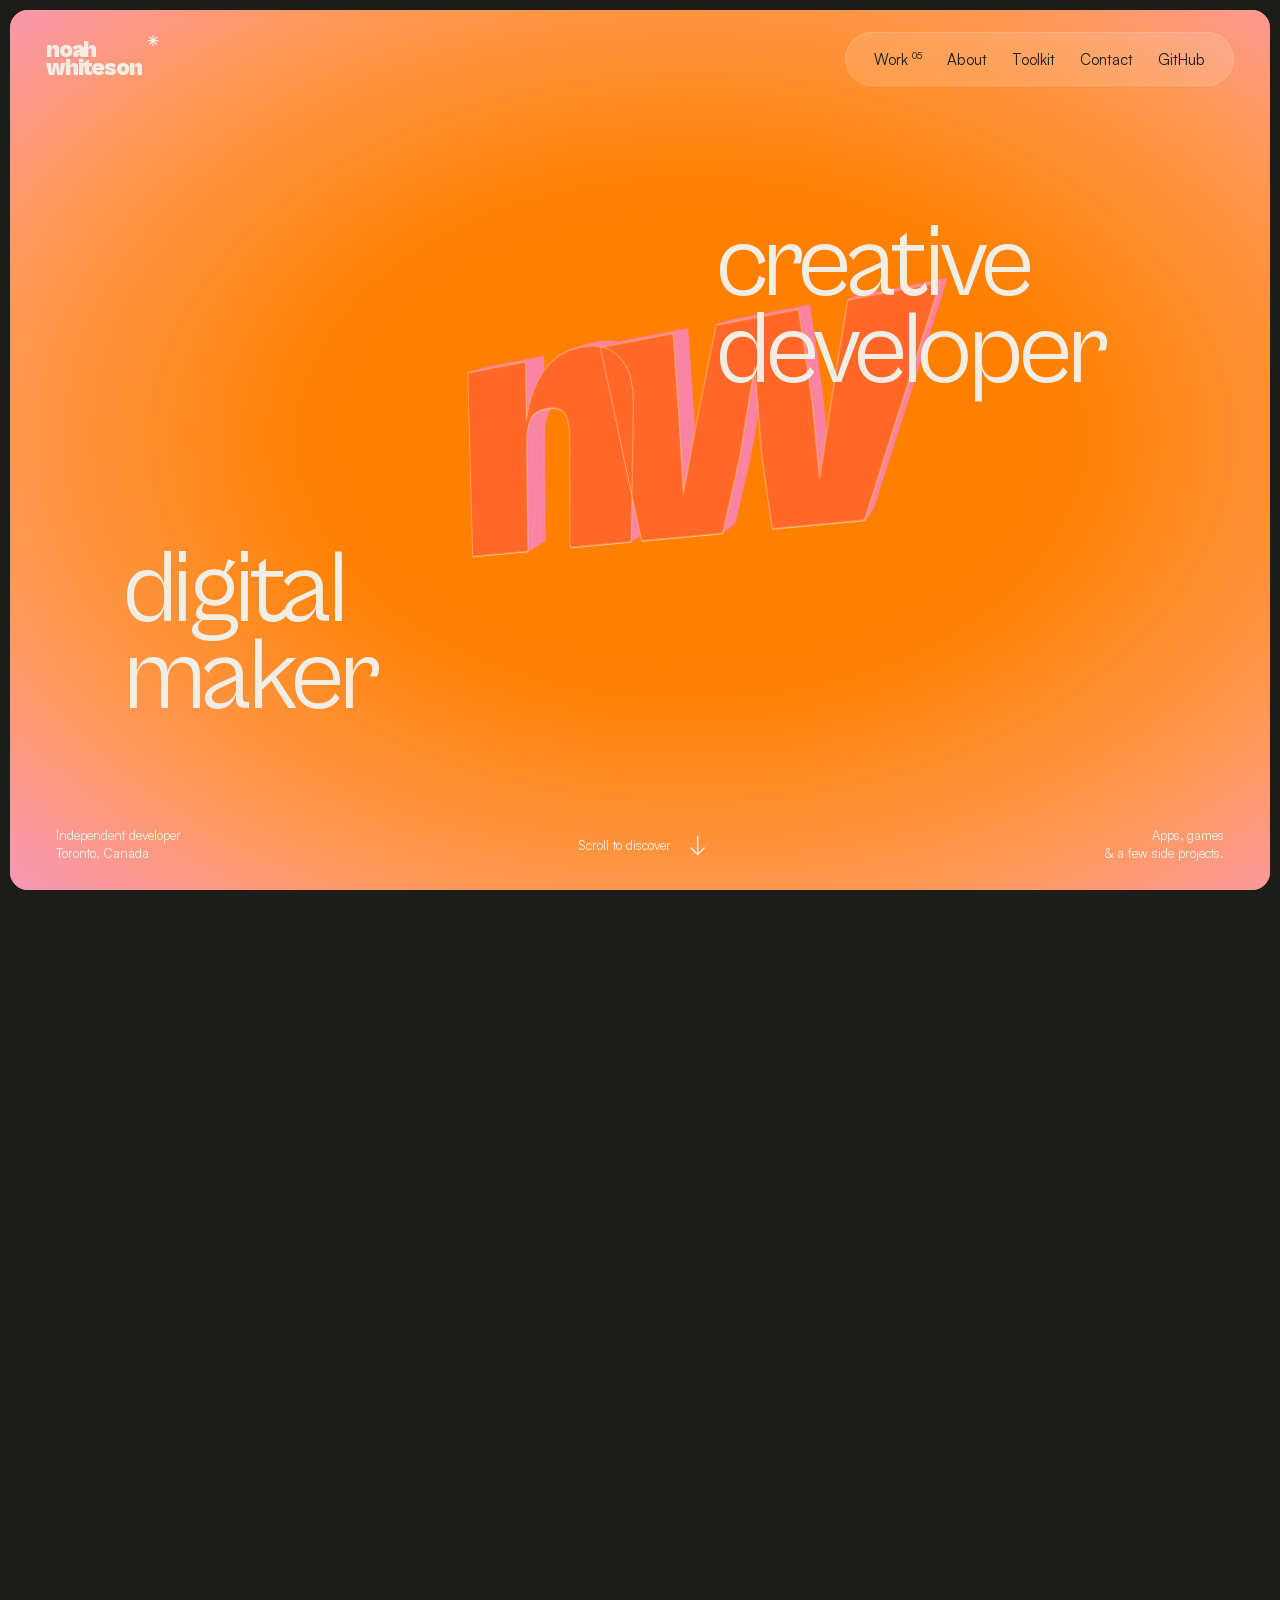
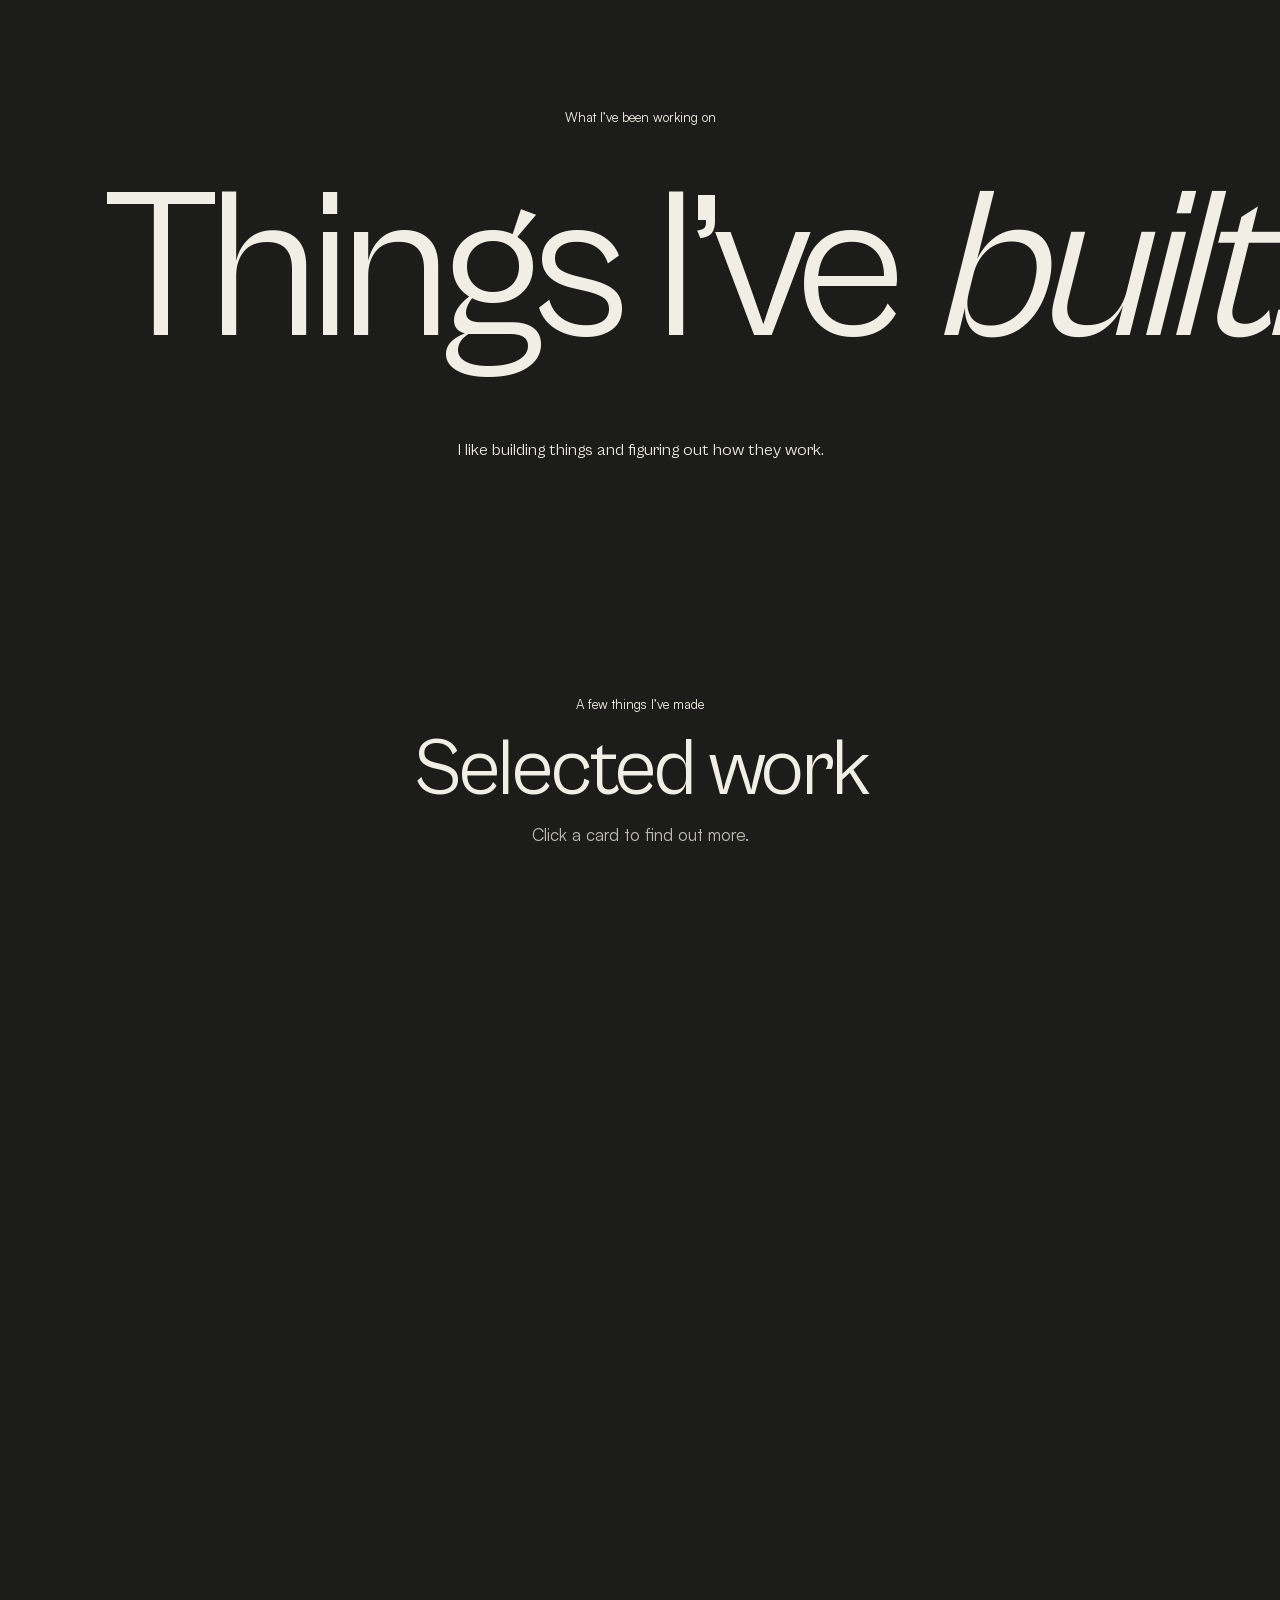
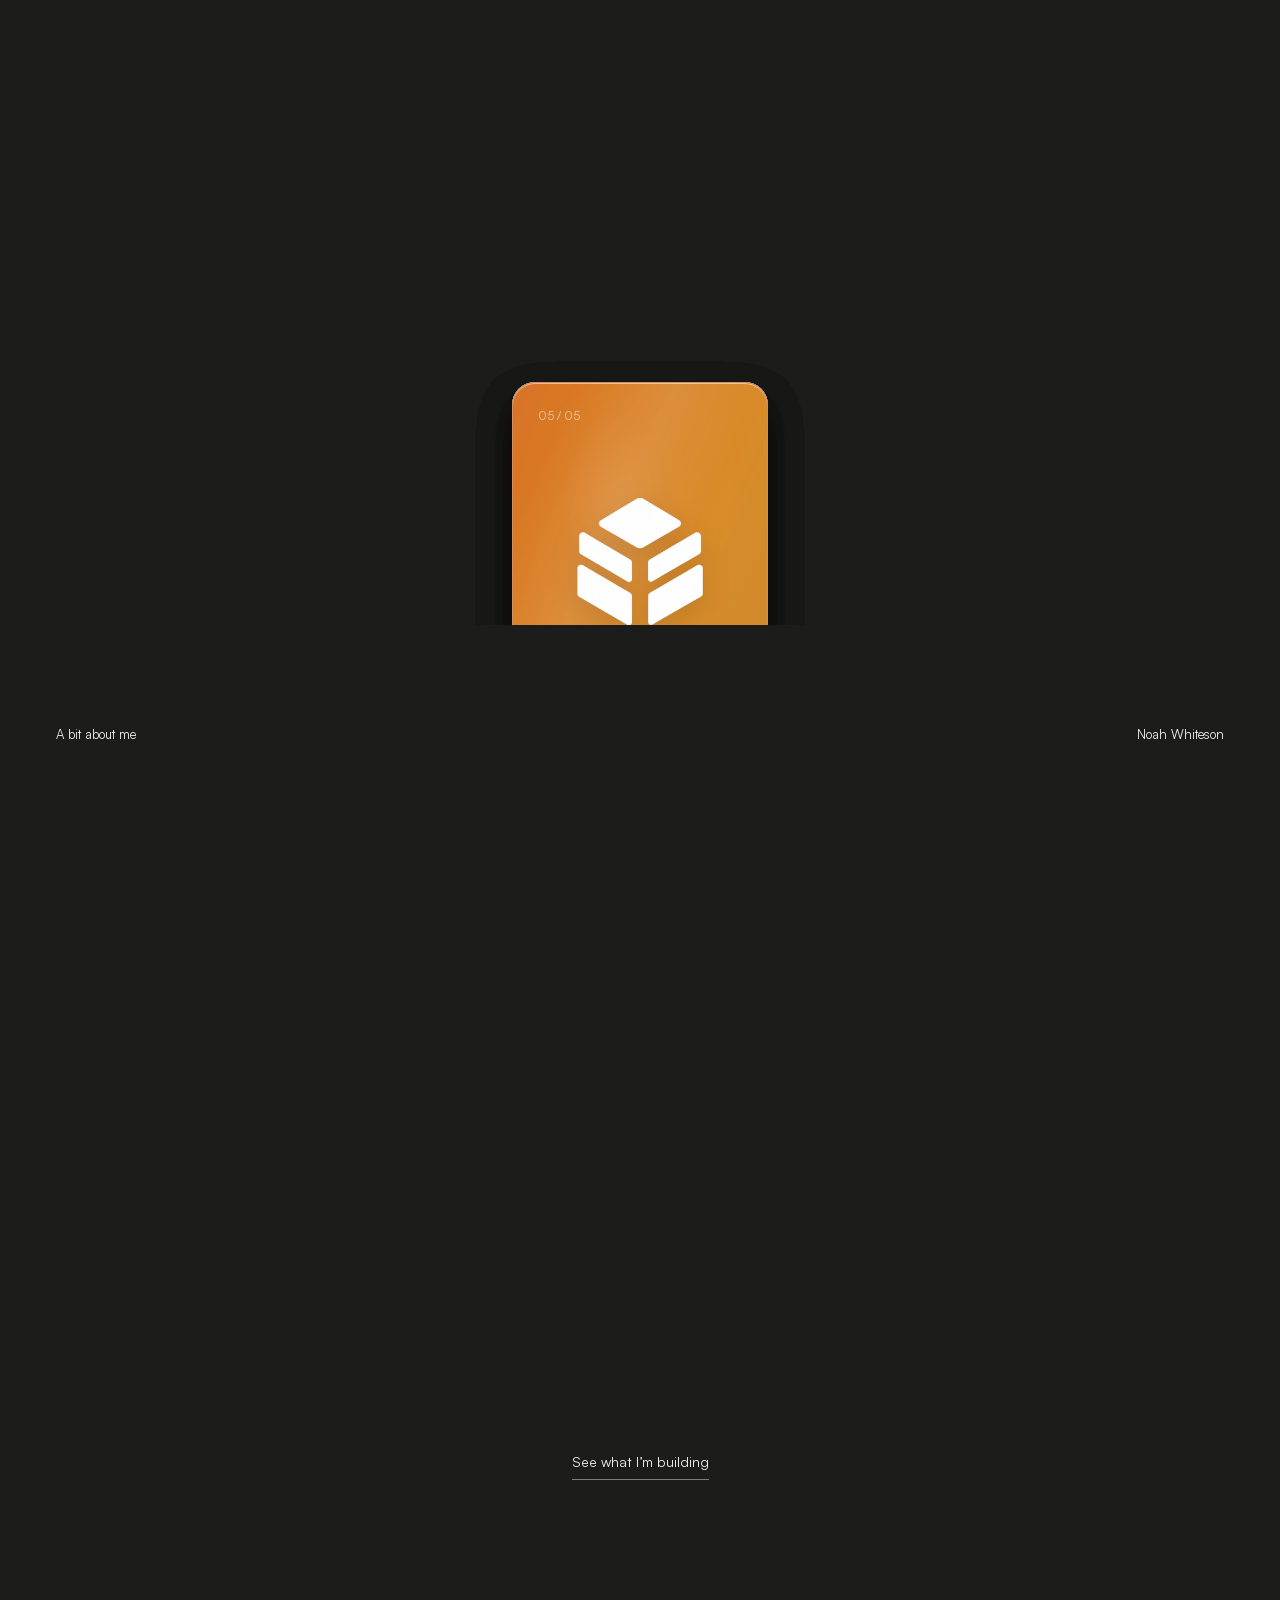
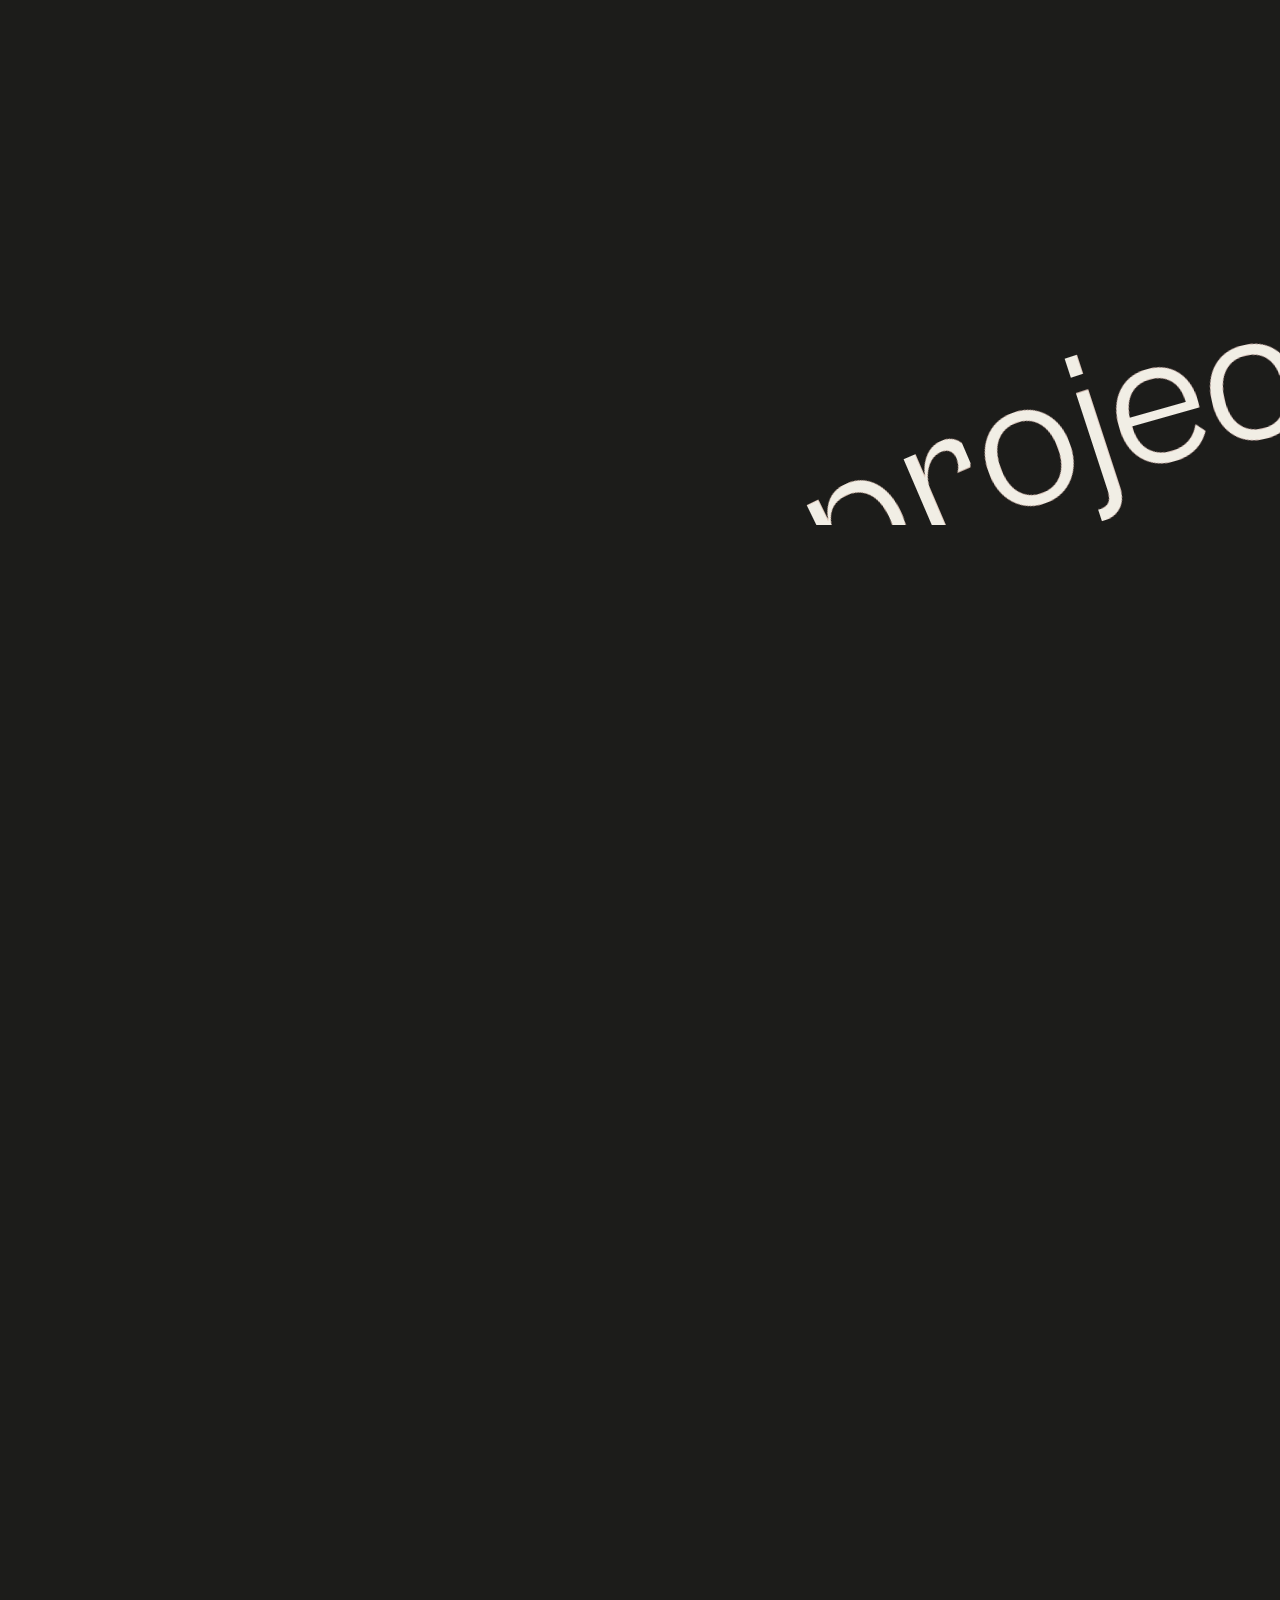
==== commit ad543a4f: "Remove card previews and improve animation pacing, timing and compatibility" ====
--- a/index.html
+++ b/index.html
@@ -7,7 +7,7 @@
 <link rel="icon" type="image/svg+xml" href="data:image/svg+xml,%3Csvg xmlns='http://www.w3.org/2000/svg' viewBox='0 0 64 64'%3E%3Crect width='64' height='64' rx='18' fill='%23ff8100'/%3E%3Cpath d='M15 46V18h7l20 20V18h7v28h-7L22 26v20z' fill='%23f5efe3'/%3E%3C/svg%3E">
 <link rel="preload" href="assets/cabinet-400.woff2" as="font" type="font/woff2" crossorigin>
 <link rel="preload" href="assets/cabinet-900.woff2" as="font" type="font/woff2" crossorigin>
-<link rel="stylesheet" href="style.css?v=32">
+<link rel="stylesheet" href="style.css?v=33">
 <noscript><style>.card-front{display:none}.card-back{position:relative!important;transform:none!important;visibility:visible!important}.card-back .card-close{display:none}.card-inner{transform:none!important}</style></noscript></head><body>
 
 <a class="skip" href="#work">Skip to selected work</a>
@@ -21,7 +21,7 @@
 <div class="hero-bottom"><span>Independent developer<br>Toronto, Canada</span><a href="#work" class="explore">Scroll to discover <span aria-hidden="true">↓</span></a><span class="hero-note">Apps, games<br>& a few side projects.</span></div>
 </div></section>
 <section class="manifesto" aria-label="Things I’ve built"><div class="manifesto-pin"><p class="eyebrow">What I’ve been working on</p><div class="marquee" aria-hidden="true"><span>Things I’ve <em>built.</em> Things I’ve <em>built.</em></span></div><p class="manifesto-caption">I like building things and figuring out how they work.</p></div></section>
-<section class="selected-work" id="work" aria-labelledby="work-title"><div class="work-pin"><div class="work-heading"><span class="eyebrow">A few things I’ve made</span><h2 id="work-title">Selected work</h2><p>Click a card to find out more.</p></div><div class="fan-deck"><article class="card-position card-safesight" id="safesight" data-card="0"><div class="card-inner"><button class="card-front" type="button" aria-label="Explore Safesight" aria-expanded="false" aria-controls="safesight-overview"><span class="card-number">01 / 05</span><img class="card-logo logo-safesight" src="assets/safesight-card-logo.png" alt="" aria-hidden="true" width="866" height="881"><span class="card-tag">Home safety</span><span class="card-cue">About this project</span></button><div class="card-back" id="safesight-overview"><div class="card-back-top"><h3>Safesight</h3><button class="card-close" type="button" aria-label="Flip Safesight back">Back</button></div><div class="card-product card-product-phone"><img src="assets/safesight-screen.webp" alt="Safesight app home screen" width="464" height="960" loading="lazy"></div><p>Scan a room, spot possible hazards, and keep track of the fixes.</p><a class="read-more" href="projects/safesight/">Read more</a></div></div></article><article class="card-position card-undersphere" id="undersphere" data-card="1"><div class="card-inner"><button class="card-front" type="button" aria-label="Explore Undersphere" aria-expanded="false" aria-controls="undersphere-overview"><span class="card-number">02 / 05</span><img class="card-logo logo-undersphere" src="assets/undersphere-card-logo.png" alt="" aria-hidden="true" width="1536" height="1024"><span class="card-tag">Browser FPS</span><span class="card-cue">About this project</span></button><div class="card-back" id="undersphere-overview"><div class="card-back-top"><h3>Undersphere</h3><button class="card-close" type="button" aria-label="Flip Undersphere back">Back</button></div><div class="card-product" style="--preview-ratio:1920/919;--preview-width:100.00000%;--preview-x:0.00000%;--preview-y:0.00000%"><img src="assets/undersphere.png" alt="Undersphere gameplay" width="1920" height="919" loading="lazy"></div><p>A spherical browser FPS. Most Unique winner at levelsio’s Vibe Jam.</p><a class="read-more" href="projects/undersphere/">Read more</a></div></div></article><article class="card-position card-volunteen" id="volunteen" data-card="2"><div class="card-inner"><button class="card-front" type="button" aria-label="Explore Volunteen" aria-expanded="false" aria-controls="volunteen-overview"><span class="card-number">03 / 05</span><img class="card-logo logo-volunteen" src="assets/volunteen-card-logo.png" alt="" aria-hidden="true" width="359" height="298"><span class="card-tag">Volunteering</span><span class="card-cue">About this project</span></button><div class="card-back" id="volunteen-overview"><div class="card-back-top"><h3>Volunteen</h3><button class="card-close" type="button" aria-label="Flip Volunteen back">Back</button></div><div class="card-product" style="--preview-ratio:1345/921;--preview-width:101.33829%;--preview-x:-0.74349%;--preview-y:-0.76004%"><img src="assets/volunteen-site.jpg" alt="Volunteen sign-up interface" width="1363" height="936" loading="lazy"></div><p>Find volunteer opportunities, book shifts, and track verified hours.</p><a class="read-more" href="projects/volunteen/">Read more</a></div></div></article><article class="card-position card-gosteer" id="gosteer" data-card="3"><div class="card-inner"><button class="card-front" type="button" aria-label="Explore GoSteer" aria-expanded="false" aria-controls="gosteer-overview"><span class="card-number">04 / 05</span><img class="card-logo logo-gosteer" src="assets/gosteer-card-logo.png" alt="" aria-hidden="true" width="1336" height="1177"><span class="card-tag">Conversational wallet</span><span class="card-cue">About this project</span></button><div class="card-back" id="gosteer-overview"><div class="card-back-top"><h3>GoSteer</h3><button class="card-close" type="button" aria-label="Flip GoSteer back">Back</button></div><div class="card-product" style="--preview-ratio:1050/495;--preview-width:128.38095%;--preview-x:-13.52381%;--preview-y:-34.94949%"><img src="assets/steer-site.jpg" alt="GoSteer wallet and chat" width="1348" height="926" loading="lazy"></div><p>A Solana and Ethereum wallet. Prepare and review transactions through chat.</p><a class="read-more" href="projects/gosteer/">Read more</a></div></div></article><article class="card-position card-storebase" id="storebase" data-card="4"><div class="card-inner"><button class="card-front" type="button" aria-label="Explore Storebase" aria-expanded="false" aria-controls="storebase-overview"><span class="card-number">05 / 05</span><img class="card-logo logo-storebase" src="assets/storebase-card-logo.png" alt="" aria-hidden="true" width="712" height="712"><span class="card-tag">File storage</span><span class="card-cue">About this project</span></button><div class="card-back" id="storebase-overview"><div class="card-back-top"><h3>Storebase</h3><button class="card-close" type="button" aria-label="Flip Storebase back">Back</button></div><div class="card-product" style="--preview-ratio:1180/483;--preview-width:114.23729%;--preview-x:-8.38983%;--preview-y:-90.06211%"><img src="assets/storebase-site.jpg" alt="Storebase file browser" width="1348" height="926" loading="lazy"></div><p>Your files, on your server. Upload, organise, and share from one place.</p><a class="read-more" href="projects/storebase/">Read more</a></div></div></article></div></div></section>
+<section class="selected-work" id="work" aria-labelledby="work-title"><div class="work-pin"><div class="work-heading"><span class="eyebrow">A few things I’ve made</span><h2 id="work-title">Selected work</h2><p>Click a card to find out more.</p></div><div class="fan-deck"><article class="card-position card-safesight" id="safesight" data-card="0"><div class="card-inner"><button class="card-front" type="button" aria-label="Explore Safesight" aria-expanded="false" aria-controls="safesight-overview"><span class="card-number">01 / 05</span><img class="card-logo logo-safesight" src="assets/safesight-card-logo.png" alt="" aria-hidden="true" width="866" height="881"><span class="card-tag">Home safety</span><span class="card-cue">About this project</span></button><div class="card-back" id="safesight-overview"><div class="card-back-top"><h3>Safesight</h3><button class="card-close" type="button" aria-label="Flip Safesight back">Back</button></div><p>Scan a room, spot possible hazards, and keep track of the fixes.</p><a class="read-more" href="projects/safesight/">Read more</a></div></div></article><article class="card-position card-undersphere" id="undersphere" data-card="1"><div class="card-inner"><button class="card-front" type="button" aria-label="Explore Undersphere" aria-expanded="false" aria-controls="undersphere-overview"><span class="card-number">02 / 05</span><img class="card-logo logo-undersphere" src="assets/undersphere-card-logo.png" alt="" aria-hidden="true" width="1536" height="1024"><span class="card-tag">Browser FPS</span><span class="card-cue">About this project</span></button><div class="card-back" id="undersphere-overview"><div class="card-back-top"><h3>Undersphere</h3><button class="card-close" type="button" aria-label="Flip Undersphere back">Back</button></div><p>A spherical browser FPS. Most Unique winner at levelsio’s Vibe Jam.</p><a class="read-more" href="projects/undersphere/">Read more</a></div></div></article><article class="card-position card-volunteen" id="volunteen" data-card="2"><div class="card-inner"><button class="card-front" type="button" aria-label="Explore Volunteen" aria-expanded="false" aria-controls="volunteen-overview"><span class="card-number">03 / 05</span><img class="card-logo logo-volunteen" src="assets/volunteen-card-logo.png" alt="" aria-hidden="true" width="359" height="298"><span class="card-tag">Volunteering</span><span class="card-cue">About this project</span></button><div class="card-back" id="volunteen-overview"><div class="card-back-top"><h3>Volunteen</h3><button class="card-close" type="button" aria-label="Flip Volunteen back">Back</button></div><p>Find volunteer opportunities, book shifts, and track verified hours.</p><a class="read-more" href="projects/volunteen/">Read more</a></div></div></article><article class="card-position card-gosteer" id="gosteer" data-card="3"><div class="card-inner"><button class="card-front" type="button" aria-label="Explore GoSteer" aria-expanded="false" aria-controls="gosteer-overview"><span class="card-number">04 / 05</span><img class="card-logo logo-gosteer" src="assets/gosteer-card-logo.png" alt="" aria-hidden="true" width="1336" height="1177"><span class="card-tag">Conversational wallet</span><span class="card-cue">About this project</span></button><div class="card-back" id="gosteer-overview"><div class="card-back-top"><h3>GoSteer</h3><button class="card-close" type="button" aria-label="Flip GoSteer back">Back</button></div><p>A Solana and Ethereum wallet. Prepare and review transactions through chat.</p><a class="read-more" href="projects/gosteer/">Read more</a></div></div></article><article class="card-position card-storebase" id="storebase" data-card="4"><div class="card-inner"><button class="card-front" type="button" aria-label="Explore Storebase" aria-expanded="false" aria-controls="storebase-overview"><span class="card-number">05 / 05</span><img class="card-logo logo-storebase" src="assets/storebase-card-logo.png" alt="" aria-hidden="true" width="712" height="712"><span class="card-tag">File storage</span><span class="card-cue">About this project</span></button><div class="card-back" id="storebase-overview"><div class="card-back-top"><h3>Storebase</h3><button class="card-close" type="button" aria-label="Flip Storebase back">Back</button></div><p>Your files, on your server. Upload, organise, and share from one place.</p><a class="read-more" href="projects/storebase/">Read more</a></div></div></article></div></div></section>
 <section class="about" id="about" aria-labelledby="about-title"><div class="about-pin"><div class="toolkit-depth-back" aria-hidden="true"><ul class="toolkit-cloud toolkit-cloud-back"><li data-tool="0" class="tool-brand tool-python" style="--brand-a:#3776ab;--brand-b:#ffd343"><img src="assets/toolkit/python.svg" width="64" height="64" alt="" aria-hidden="true"><span>Python</span></li><li data-tool="1" class="tool-brand tool-typescript" style="--brand-a:#3178c6;--brand-b:#8ac7ff"><img src="assets/toolkit/typescript.svg" width="64" height="64" alt="" aria-hidden="true"><span>TypeScript</span></li><li data-tool="2" class="tool-brand tool-css" style="--brand-a:#2965f1;--brand-b:#74b6ff"><img src="assets/toolkit/css.svg" width="64" height="64" alt="" aria-hidden="true"><span>CSS</span></li><li data-tool="3" class="tool-brand tool-javascript" style="--brand-a:#f7df1e;--brand-b:#fff6a3"><img src="assets/toolkit/javascript.svg" width="64" height="64" alt="" aria-hidden="true"><span>JavaScript</span></li><li data-tool="4" class="tool-brand tool-lua" style="--brand-a:#8597ff;--brand-b:#d9deff"><img src="assets/toolkit/lua.svg" width="64" height="64" alt="" aria-hidden="true"><span>Lua</span></li><li data-tool="5" class="tool-brand tool-nodejs" style="--brand-a:#68a063;--brand-b:#b3e899"><img src="assets/toolkit/nodejs.svg" width="64" height="64" alt="" aria-hidden="true"><span>Node.js</span></li><li data-tool="6" class="tool-brand tool-vite" style="--brand-a:#a375ff;--brand-b:#ffdd35"><img src="assets/toolkit/vite.svg" width="64" height="64" alt="" aria-hidden="true"><span>Vite</span></li><li data-tool="7" class="tool-brand tool-nextjs" style="--brand-a:#fff;--brand-b:#b5b8c5"><img src="assets/toolkit/nextjs.svg" width="64" height="64" alt="" aria-hidden="true"><span>Next.js</span></li><li data-tool="8" class="tool-brand tool-vercel" style="--brand-a:#fff;--brand-b:#b5b8c5"><img src="assets/toolkit/vercel.svg" width="64" height="64" alt="" aria-hidden="true"><span>Vercel</span></li><li data-tool="9" class="tool-brand tool-firebase" style="--brand-a:#ff9100;--brand-b:#ffca28"><img src="assets/toolkit/firebase.svg" width="64" height="64" alt="" aria-hidden="true"><span>Firebase</span></li><li data-tool="10" class="tool-brand tool-mongodb" style="--brand-a:#4db33d;--brand-b:#a4ee75"><img src="assets/toolkit/mongodb.svg" width="64" height="64" alt="" aria-hidden="true"><span>MongoDB</span></li><li data-tool="11" class="tool-brand tool-supabase" style="--brand-a:#3ecf8e;--brand-b:#a2f3ce"><img src="assets/toolkit/supabase.svg" width="64" height="64" alt="" aria-hidden="true"><span>Supabase</span></li></ul></div><div class="section-label"><h2 id="about-title">A bit about me</h2><span>Noah Whiteson</span></div><div class="about-chapters"><div class="about-chapter" role="group" data-chapter="0" aria-label="I started at ten."><p class="chapter-type"><span class="chapter-line"><span class="chapter-word"><span class="chapter-char" aria-hidden="true">I</span></span> <span class="chapter-word"><span class="chapter-char" aria-hidden="true">s</span><span class="chapter-char" aria-hidden="true">t</span><span class="chapter-char" aria-hidden="true">a</span><span class="chapter-char" aria-hidden="true">r</span><span class="chapter-char" aria-hidden="true">t</span><span class="chapter-char" aria-hidden="true">e</span><span class="chapter-char" aria-hidden="true">d</span></span></span><span class="chapter-line"><span class="chapter-word"><span class="chapter-char" aria-hidden="true">a</span><span class="chapter-char" aria-hidden="true">t</span></span> <span class="chapter-word"><span class="chapter-char" aria-hidden="true">t</span><span class="chapter-char" aria-hidden="true">e</span><span class="chapter-char" aria-hidden="true">n</span><span class="chapter-char" aria-hidden="true">.</span></span></span></p><p class="chapter-copy">I’m Noah, a developer in Toronto. I started coding when I was ten.</p></div><div class="about-chapter" role="group" data-chapter="1" aria-label="Apps. Games. Things I use."><p class="chapter-type"><span class="chapter-line"><span class="chapter-word"><span class="chapter-char" aria-hidden="true">A</span><span class="chapter-char" aria-hidden="true">p</span><span class="chapter-char" aria-hidden="true">p</span><span class="chapter-char" aria-hidden="true">s</span><span class="chapter-char" aria-hidden="true">.</span></span> <span class="chapter-word"><span class="chapter-char" aria-hidden="true">G</span><span class="chapter-char" aria-hidden="true">a</span><span class="chapter-char" aria-hidden="true">m</span><span class="chapter-char" aria-hidden="true">e</span><span class="chapter-char" aria-hidden="true">s</span><span class="chapter-char" aria-hidden="true">.</span></span></span><span class="chapter-line"><span class="chapter-word"><span class="chapter-char" aria-hidden="true">T</span><span class="chapter-char" aria-hidden="true">h</span><span class="chapter-char" aria-hidden="true">i</span><span class="chapter-char" aria-hidden="true">n</span><span class="chapter-char" aria-hidden="true">g</span><span class="chapter-char" aria-hidden="true">s</span></span> <span class="chapter-word"><span class="chapter-char" aria-hidden="true">I</span></span> <span class="chapter-word"><span class="chapter-char" aria-hidden="true">u</span><span class="chapter-char" aria-hidden="true">s</span><span class="chapter-char" aria-hidden="true">e</span><span class="chapter-char" aria-hidden="true">.</span></span></span></p><p class="chapter-copy">Now I build apps and browser games, alongside robotics and electronics projects. I like taking an idea all the way to something you can use.</p></div><div class="about-chapter" role="group" data-chapter="2" aria-label="Still curious. Still making."><p class="chapter-type"><span class="chapter-line"><span class="chapter-word"><span class="chapter-char" aria-hidden="true">S</span><span class="chapter-char" aria-hidden="true">t</span><span class="chapter-char" aria-hidden="true">i</span><span class="chapter-char" aria-hidden="true">l</span><span class="chapter-char" aria-hidden="true">l</span></span> <span class="chapter-word"><span class="chapter-char" aria-hidden="true">c</span><span class="chapter-char" aria-hidden="true">u</span><span class="chapter-char" aria-hidden="true">r</span><span class="chapter-char" aria-hidden="true">i</span><span class="chapter-char" aria-hidden="true">o</span><span class="chapter-char" aria-hidden="true">u</span><span class="chapter-char" aria-hidden="true">s</span><span class="chapter-char" aria-hidden="true">.</span></span></span><span class="chapter-line"><span class="chapter-word"><span class="chapter-char" aria-hidden="true">S</span><span class="chapter-char" aria-hidden="true">t</span><span class="chapter-char" aria-hidden="true">i</span><span class="chapter-char" aria-hidden="true">l</span><span class="chapter-char" aria-hidden="true">l</span></span> <span class="chapter-word"><span class="chapter-char" aria-hidden="true">m</span><span class="chapter-char" aria-hidden="true">a</span><span class="chapter-char" aria-hidden="true">k</span><span class="chapter-char" aria-hidden="true">i</span><span class="chapter-char" aria-hidden="true">n</span><span class="chapter-char" aria-hidden="true">g</span><span class="chapter-char" aria-hidden="true">.</span></span></span></p><p class="chapter-copy">I don’t stick to one kind of project. I’m learning new tools as I go, and these are the ones I reach for.</p></div></div><div class="about-bottom"><a class="text-link" href="https://github.com/NoahWhiteson" target="_blank" rel="noopener noreferrer">See what I’m building</a></div><section class="toolkit" id="toolkit" aria-labelledby="toolkit-title"><div class="toolkit-pin">
 <div class="toolkit-heading"><span class="eyebrow">Tools I use</span><h2 id="toolkit-title">My <em>toolkit.</em></h2></div>
 
@@ -36,4 +36,4 @@
 <div class="wave-seed" aria-hidden="true"></div>
 <footer id="contact"><span class="eyebrow">You can reach me here.</span><a class="footer-title" href="mailto:contact@noahwhiteson.com">Let’s <em>talk.</em></a><a class="contact-email" href="mailto:contact@noahwhiteson.com">contact@noahwhiteson.com</a><div class="footer-bottom"><a href="#top">noah whiteson</a><span>© <span id="year">2026</span></span><a href="#top">Back to top</a></div></footer>
 </div></section>
-</main><script src="script.js?v=30"></script><script src="navigation.js?v=2"></script></body></html>+</main><script src="script.js?v=33"></script><script src="navigation.js?v=3"></script></body></html>
--- a/style.css
+++ b/style.css
@@ -70,14 +70,15 @@
 .toolkit-more{display:block;width:max-content;margin:55px auto 0;font-family:Satoshi,Arial,sans-serif;font-size:15px;border-bottom:1px solid #f1eee580;padding:8px 0;pointer-events:auto}.motion .about .toolkit-more{position:absolute;left:50%;bottom:10svh;margin:0;transform:translateX(-50%);z-index:8;opacity:0;visibility:hidden;will-change:opacity,transform}.toolkit-more:hover{border-color:var(--cream)}
 @media(max-width:700px){.motion .about .toolkit-more{bottom:calc(85px + env(safe-area-inset-bottom));font-size:14px}}
 
-.card-product{position:relative;aspect-ratio:var(--preview-ratio,16/9);width:100%;max-height:140px;flex:none;overflow:hidden;border-radius:9px;margin-top:16px;background:#1c1c1a18}.card-product img{display:block;position:absolute;width:var(--preview-width,100%);max-width:none;height:auto;left:var(--preview-x,0%);top:var(--preview-y,0%)}.card-product-phone{height:125px;aspect-ratio:auto}.card-product-phone img{position:static;width:100%;height:100%;object-fit:contain}.card-back p{font-size:13px;line-height:1.45;margin:14px 0 18px}.card-back .read-more{flex:none}.card-back-top{flex:none}@media(max-height:600px) and (min-width:701px){.card-product{max-height:90px}.card-product-phone{height:90px}}
-
-/* Reserve the action row; let the preview use the space left above it. */
-.card-back,.motion .card-back{display:grid;grid-template-rows:auto minmax(0,1fr) auto auto;gap:12px;padding:20px;overflow:hidden}
-.card-back-top{min-width:0}.card-back h3,.motion .card-back h3{font-size:25px}
-.card-back .card-product{align-self:center;min-height:0;height:100%;max-height:140px;width:100%;margin:0;aspect-ratio:auto}
-.card-back p,.motion .card-back p{margin:0;font-size:13px;line-height:1.4}
-.card-back .read-more{align-self:end;margin:0;padding:9px 15px;font-size:13px;line-height:1.2}
-.card-back .card-product-phone{background:transparent;border-radius:0;overflow:visible}
-.card-product-phone img{transform:rotate(-12deg) scale(.86);filter:drop-shadow(9px 12px 9px #1d357330);border-radius:0}
-@media(max-height:600px) and (min-width:701px){.card-back,.motion .card-back{padding:12px;gap:6px}.card-back h3,.motion .card-back h3{font-size:19px}.card-back p,.motion .card-back p{font-size:11px;line-height:1.25}.card-back .read-more{font-size:11px;padding:6px 11px}.card-close{font-size:11px}.card-back .card-product{max-height:85px}}
+/* Shorter scenes; readable, flat text layers. */
+.motion .selected-work{height:180svh}.motion .about{height:600svh}.motion .wave-track{height:350svh}
+.manifesto-pin,.motion .manifesto-pin{height:65svh;min-height:340px}
+.card-back,.motion .card-back{display:flex;flex-direction:column;gap:0;padding:22px;overflow:hidden}
+.card-back p,.motion .card-back p{font-size:14px;line-height:1.5;margin:26px 0 24px}
+.card-back .read-more{margin-top:auto;flex:none}.card-back-top{flex:none}
+.card-front{transform:none}.card-inner{-webkit-transform-style:preserve-3d}.card-position{isolation:auto}
+.motion .tool-brand{backface-visibility:visible;will-change:auto}.motion .toolkit-cloud{transform-style:flat}
+@media(max-width:700px){.motion .selected-work{height:150svh}.motion .fan-deck{height:clamp(320px,48svh,400px)}.card-back p,.motion .card-back p{font-size:13px;margin:22px 0}.manifesto-pin,.motion .manifesto-pin{min-height:300px}}
+@media(max-height:600px) and (min-width:701px){.card-back,.motion .card-back{padding:14px}.card-back h3{font-size:20px}.card-back p,.motion .card-back p{font-size:11px;line-height:1.3;margin:13px 0}.read-more{font-size:11px;padding:7px 12px}}
+@supports not (height:100svh){:root{--unit:100vh}.motion .hero-track{height:180vh}.motion .work-pin,.motion .about-pin,.motion .wave-pin{height:100vh}.motion .selected-work{height:180vh}.motion .about{height:600vh}.motion .wave-track{height:350vh}.motion .card-position{height:40vh}}
+@supports not (background-clip:text){.about-chapter[data-chapter="2"] .chapter-char,.motion .wave-char{color:var(--cream);background:none}}
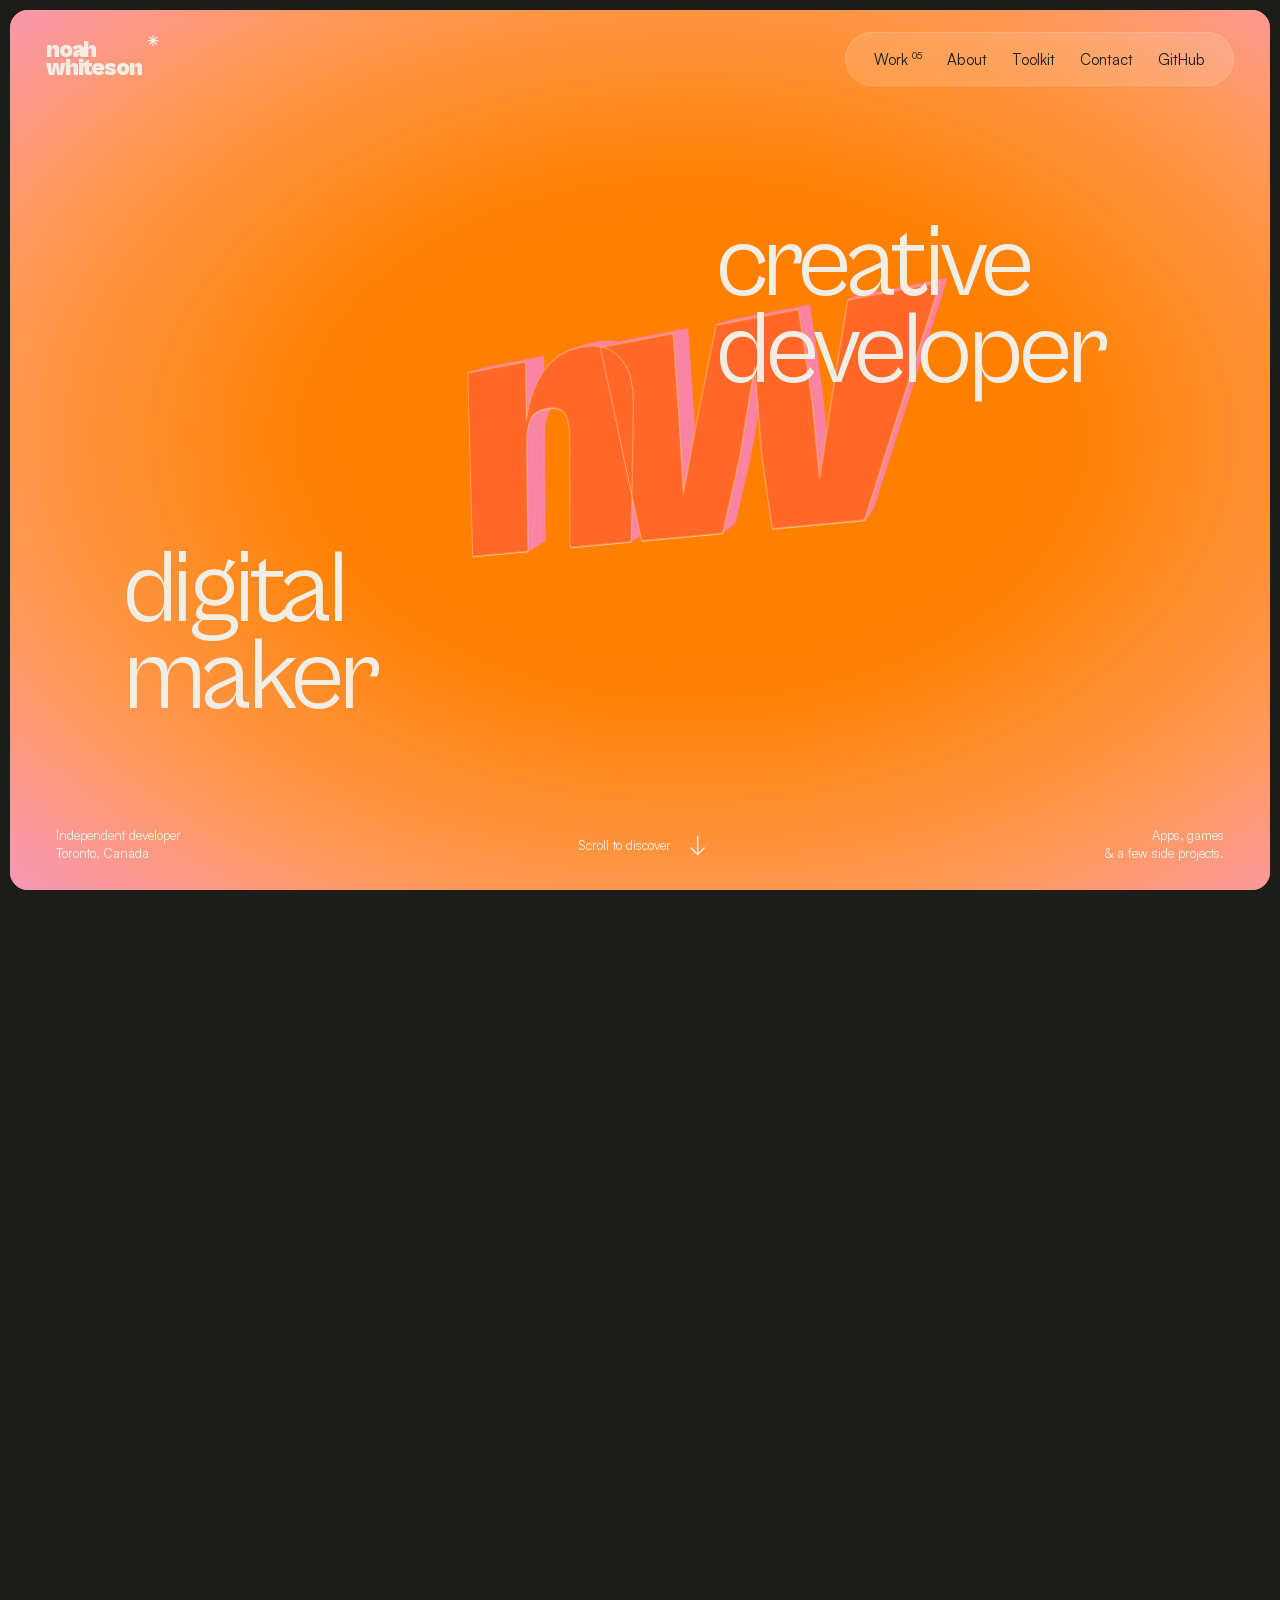
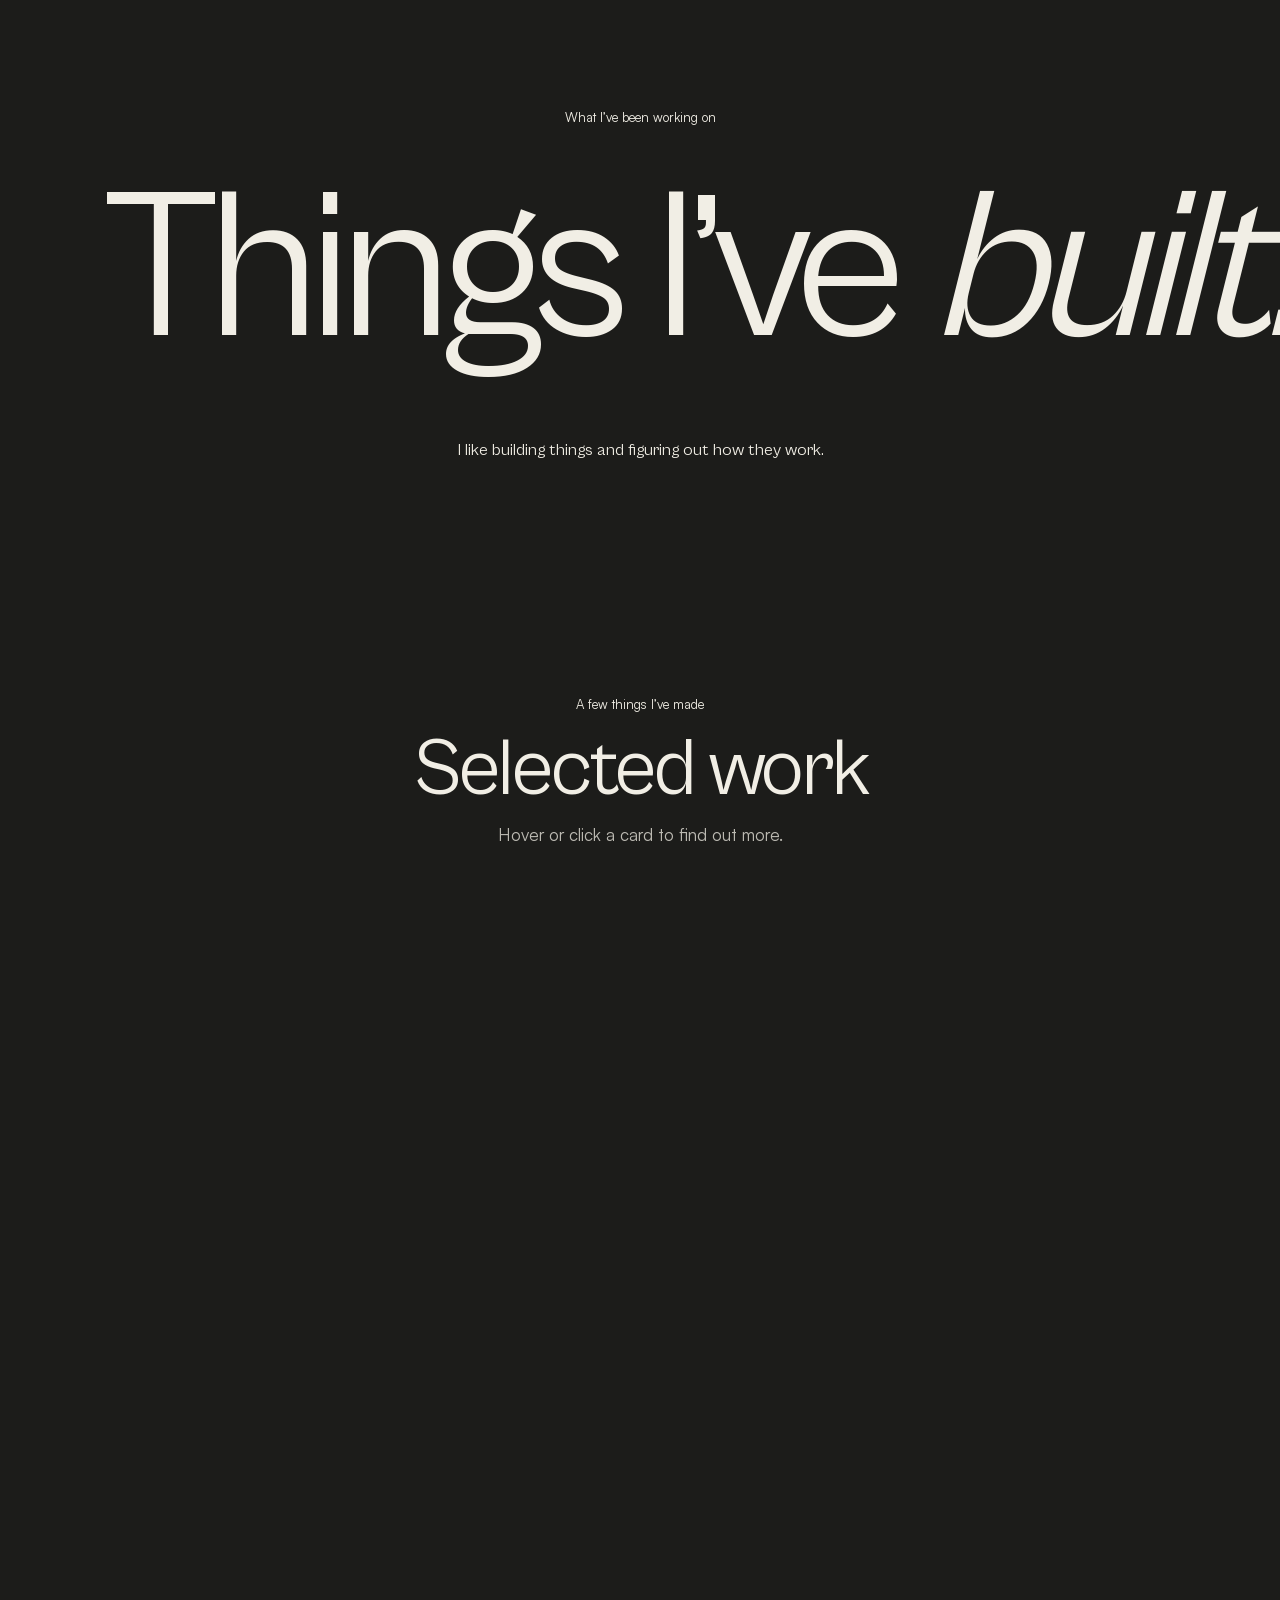
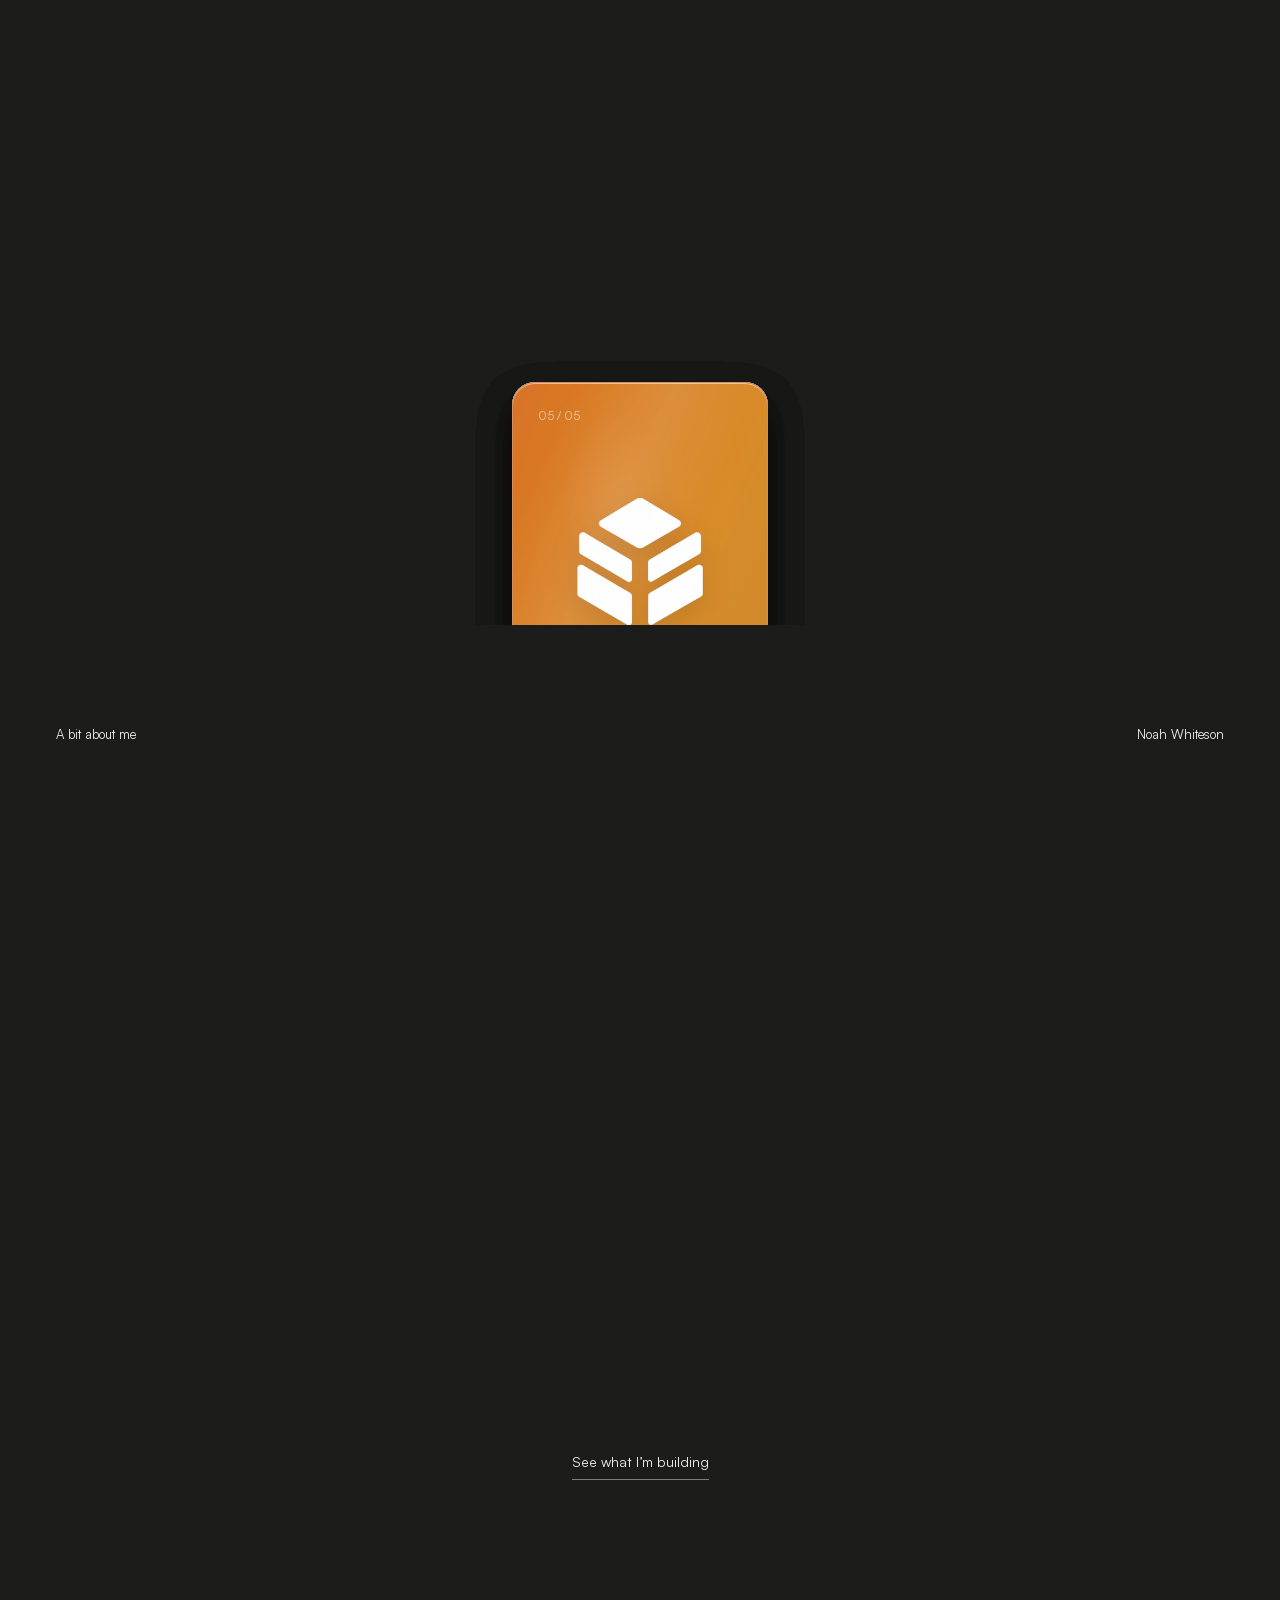
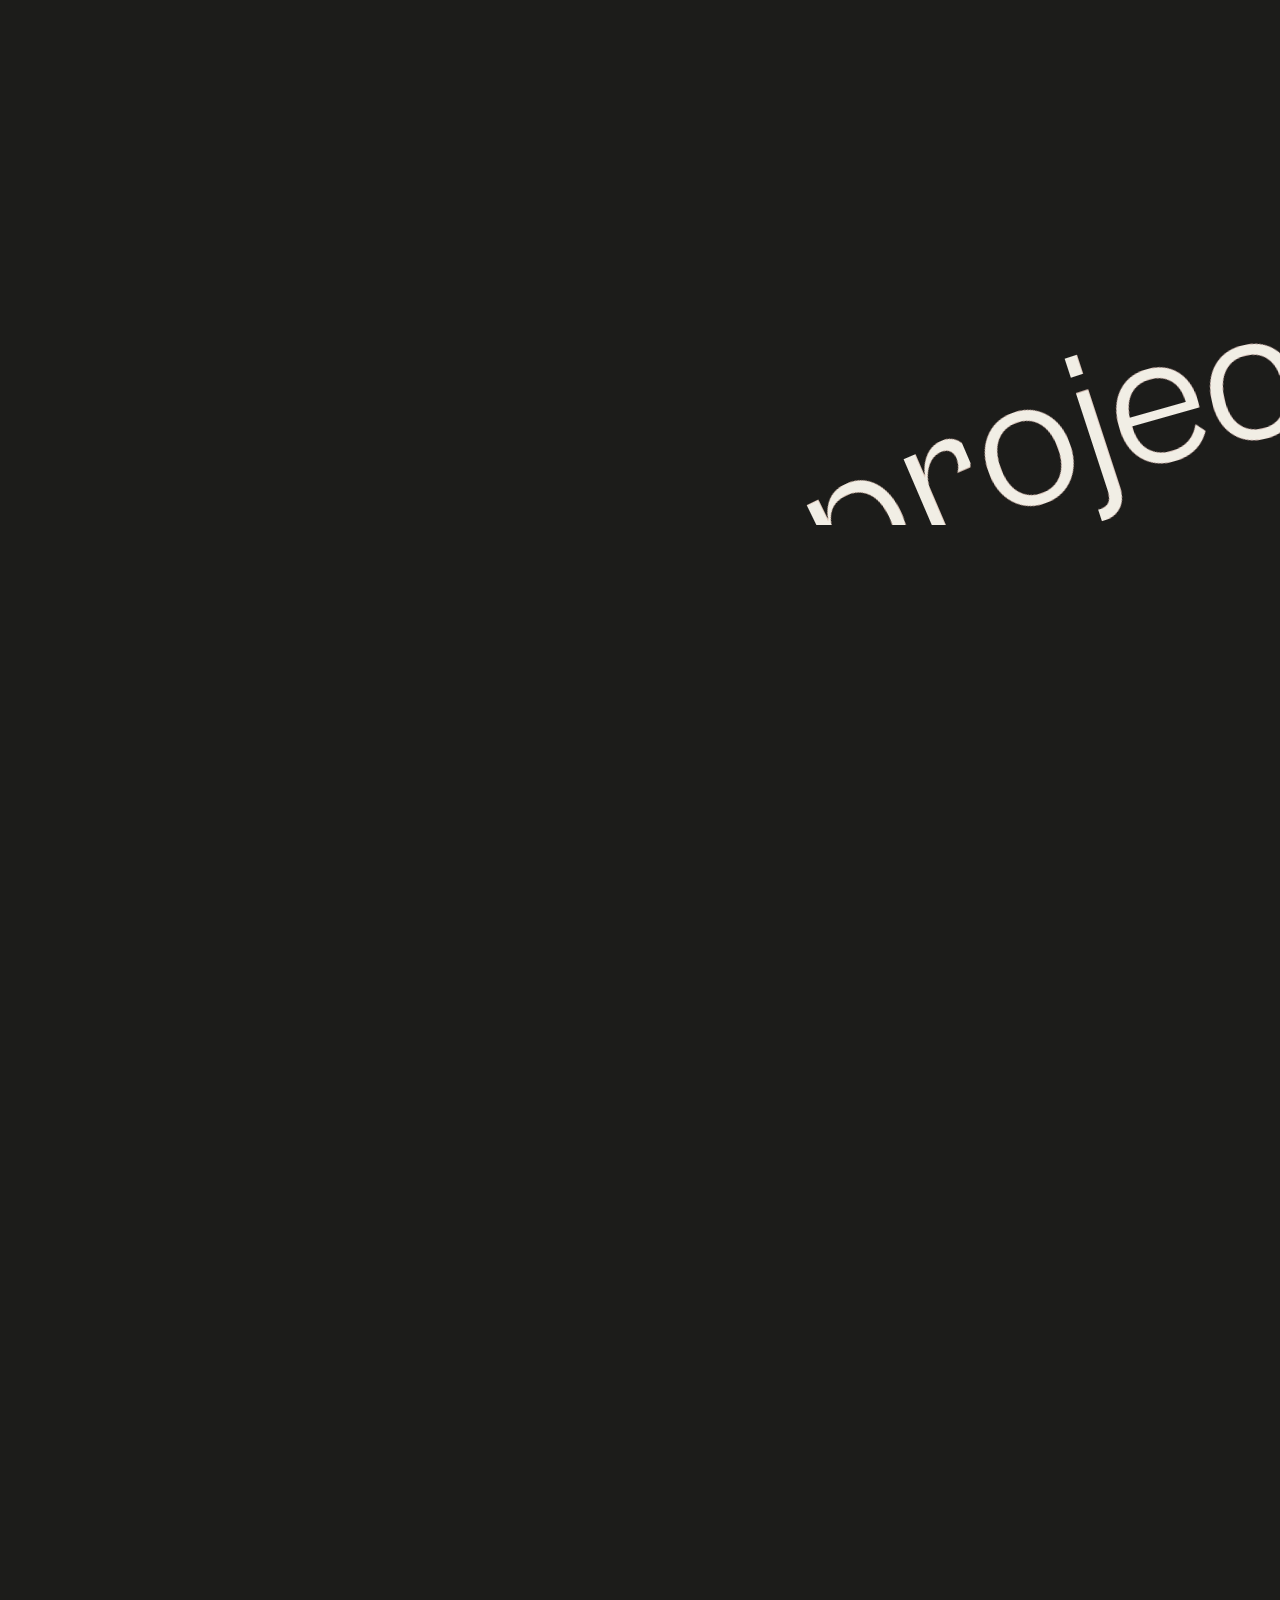
==== commit 80c25e0e: "Flip selected work cards on pointer hover without stealing focus" ====
--- a/index.html
+++ b/index.html
@@ -21,7 +21,7 @@
 <div class="hero-bottom"><span>Independent developer<br>Toronto, Canada</span><a href="#work" class="explore">Scroll to discover <span aria-hidden="true">↓</span></a><span class="hero-note">Apps, games<br>& a few side projects.</span></div>
 </div></section>
 <section class="manifesto" aria-label="Things I’ve built"><div class="manifesto-pin"><p class="eyebrow">What I’ve been working on</p><div class="marquee" aria-hidden="true"><span>Things I’ve <em>built.</em> Things I’ve <em>built.</em></span></div><p class="manifesto-caption">I like building things and figuring out how they work.</p></div></section>
-<section class="selected-work" id="work" aria-labelledby="work-title"><div class="work-pin"><div class="work-heading"><span class="eyebrow">A few things I’ve made</span><h2 id="work-title">Selected work</h2><p>Click a card to find out more.</p></div><div class="fan-deck"><article class="card-position card-safesight" id="safesight" data-card="0"><div class="card-inner"><button class="card-front" type="button" aria-label="Explore Safesight" aria-expanded="false" aria-controls="safesight-overview"><span class="card-number">01 / 05</span><img class="card-logo logo-safesight" src="assets/safesight-card-logo.png" alt="" aria-hidden="true" width="866" height="881"><span class="card-tag">Home safety</span><span class="card-cue">About this project</span></button><div class="card-back" id="safesight-overview"><div class="card-back-top"><h3>Safesight</h3><button class="card-close" type="button" aria-label="Flip Safesight back">Back</button></div><p>Scan a room, spot possible hazards, and keep track of the fixes.</p><a class="read-more" href="projects/safesight/">Read more</a></div></div></article><article class="card-position card-undersphere" id="undersphere" data-card="1"><div class="card-inner"><button class="card-front" type="button" aria-label="Explore Undersphere" aria-expanded="false" aria-controls="undersphere-overview"><span class="card-number">02 / 05</span><img class="card-logo logo-undersphere" src="assets/undersphere-card-logo.png" alt="" aria-hidden="true" width="1536" height="1024"><span class="card-tag">Browser FPS</span><span class="card-cue">About this project</span></button><div class="card-back" id="undersphere-overview"><div class="card-back-top"><h3>Undersphere</h3><button class="card-close" type="button" aria-label="Flip Undersphere back">Back</button></div><p>A spherical browser FPS. Most Unique winner at levelsio’s Vibe Jam.</p><a class="read-more" href="projects/undersphere/">Read more</a></div></div></article><article class="card-position card-volunteen" id="volunteen" data-card="2"><div class="card-inner"><button class="card-front" type="button" aria-label="Explore Volunteen" aria-expanded="false" aria-controls="volunteen-overview"><span class="card-number">03 / 05</span><img class="card-logo logo-volunteen" src="assets/volunteen-card-logo.png" alt="" aria-hidden="true" width="359" height="298"><span class="card-tag">Volunteering</span><span class="card-cue">About this project</span></button><div class="card-back" id="volunteen-overview"><div class="card-back-top"><h3>Volunteen</h3><button class="card-close" type="button" aria-label="Flip Volunteen back">Back</button></div><p>Find volunteer opportunities, book shifts, and track verified hours.</p><a class="read-more" href="projects/volunteen/">Read more</a></div></div></article><article class="card-position card-gosteer" id="gosteer" data-card="3"><div class="card-inner"><button class="card-front" type="button" aria-label="Explore GoSteer" aria-expanded="false" aria-controls="gosteer-overview"><span class="card-number">04 / 05</span><img class="card-logo logo-gosteer" src="assets/gosteer-card-logo.png" alt="" aria-hidden="true" width="1336" height="1177"><span class="card-tag">Conversational wallet</span><span class="card-cue">About this project</span></button><div class="card-back" id="gosteer-overview"><div class="card-back-top"><h3>GoSteer</h3><button class="card-close" type="button" aria-label="Flip GoSteer back">Back</button></div><p>A Solana and Ethereum wallet. Prepare and review transactions through chat.</p><a class="read-more" href="projects/gosteer/">Read more</a></div></div></article><article class="card-position card-storebase" id="storebase" data-card="4"><div class="card-inner"><button class="card-front" type="button" aria-label="Explore Storebase" aria-expanded="false" aria-controls="storebase-overview"><span class="card-number">05 / 05</span><img class="card-logo logo-storebase" src="assets/storebase-card-logo.png" alt="" aria-hidden="true" width="712" height="712"><span class="card-tag">File storage</span><span class="card-cue">About this project</span></button><div class="card-back" id="storebase-overview"><div class="card-back-top"><h3>Storebase</h3><button class="card-close" type="button" aria-label="Flip Storebase back">Back</button></div><p>Your files, on your server. Upload, organise, and share from one place.</p><a class="read-more" href="projects/storebase/">Read more</a></div></div></article></div></div></section>
+<section class="selected-work" id="work" aria-labelledby="work-title"><div class="work-pin"><div class="work-heading"><span class="eyebrow">A few things I’ve made</span><h2 id="work-title">Selected work</h2><p>Hover or click a card to find out more.</p></div><div class="fan-deck"><article class="card-position card-safesight" id="safesight" data-card="0"><div class="card-inner"><button class="card-front" type="button" aria-label="Explore Safesight" aria-expanded="false" aria-controls="safesight-overview"><span class="card-number">01 / 05</span><img class="card-logo logo-safesight" src="assets/safesight-card-logo.png" alt="" aria-hidden="true" width="866" height="881"><span class="card-tag">Home safety</span><span class="card-cue">About this project</span></button><div class="card-back" id="safesight-overview"><div class="card-back-top"><h3>Safesight</h3><button class="card-close" type="button" aria-label="Flip Safesight back">Back</button></div><p>Scan a room, spot possible hazards, and keep track of the fixes.</p><a class="read-more" href="projects/safesight/">Read more</a></div></div></article><article class="card-position card-undersphere" id="undersphere" data-card="1"><div class="card-inner"><button class="card-front" type="button" aria-label="Explore Undersphere" aria-expanded="false" aria-controls="undersphere-overview"><span class="card-number">02 / 05</span><img class="card-logo logo-undersphere" src="assets/undersphere-card-logo.png" alt="" aria-hidden="true" width="1536" height="1024"><span class="card-tag">Browser FPS</span><span class="card-cue">About this project</span></button><div class="card-back" id="undersphere-overview"><div class="card-back-top"><h3>Undersphere</h3><button class="card-close" type="button" aria-label="Flip Undersphere back">Back</button></div><p>A spherical browser FPS. Most Unique winner at levelsio’s Vibe Jam.</p><a class="read-more" href="projects/undersphere/">Read more</a></div></div></article><article class="card-position card-volunteen" id="volunteen" data-card="2"><div class="card-inner"><button class="card-front" type="button" aria-label="Explore Volunteen" aria-expanded="false" aria-controls="volunteen-overview"><span class="card-number">03 / 05</span><img class="card-logo logo-volunteen" src="assets/volunteen-card-logo.png" alt="" aria-hidden="true" width="359" height="298"><span class="card-tag">Volunteering</span><span class="card-cue">About this project</span></button><div class="card-back" id="volunteen-overview"><div class="card-back-top"><h3>Volunteen</h3><button class="card-close" type="button" aria-label="Flip Volunteen back">Back</button></div><p>Find volunteer opportunities, book shifts, and track verified hours.</p><a class="read-more" href="projects/volunteen/">Read more</a></div></div></article><article class="card-position card-gosteer" id="gosteer" data-card="3"><div class="card-inner"><button class="card-front" type="button" aria-label="Explore GoSteer" aria-expanded="false" aria-controls="gosteer-overview"><span class="card-number">04 / 05</span><img class="card-logo logo-gosteer" src="assets/gosteer-card-logo.png" alt="" aria-hidden="true" width="1336" height="1177"><span class="card-tag">Conversational wallet</span><span class="card-cue">About this project</span></button><div class="card-back" id="gosteer-overview"><div class="card-back-top"><h3>GoSteer</h3><button class="card-close" type="button" aria-label="Flip GoSteer back">Back</button></div><p>A Solana and Ethereum wallet. Prepare and review transactions through chat.</p><a class="read-more" href="projects/gosteer/">Read more</a></div></div></article><article class="card-position card-storebase" id="storebase" data-card="4"><div class="card-inner"><button class="card-front" type="button" aria-label="Explore Storebase" aria-expanded="false" aria-controls="storebase-overview"><span class="card-number">05 / 05</span><img class="card-logo logo-storebase" src="assets/storebase-card-logo.png" alt="" aria-hidden="true" width="712" height="712"><span class="card-tag">File storage</span><span class="card-cue">About this project</span></button><div class="card-back" id="storebase-overview"><div class="card-back-top"><h3>Storebase</h3><button class="card-close" type="button" aria-label="Flip Storebase back">Back</button></div><p>Your files, on your server. Upload, organise, and share from one place.</p><a class="read-more" href="projects/storebase/">Read more</a></div></div></article></div></div></section>
 <section class="about" id="about" aria-labelledby="about-title"><div class="about-pin"><div class="toolkit-depth-back" aria-hidden="true"><ul class="toolkit-cloud toolkit-cloud-back"><li data-tool="0" class="tool-brand tool-python" style="--brand-a:#3776ab;--brand-b:#ffd343"><img src="assets/toolkit/python.svg" width="64" height="64" alt="" aria-hidden="true"><span>Python</span></li><li data-tool="1" class="tool-brand tool-typescript" style="--brand-a:#3178c6;--brand-b:#8ac7ff"><img src="assets/toolkit/typescript.svg" width="64" height="64" alt="" aria-hidden="true"><span>TypeScript</span></li><li data-tool="2" class="tool-brand tool-css" style="--brand-a:#2965f1;--brand-b:#74b6ff"><img src="assets/toolkit/css.svg" width="64" height="64" alt="" aria-hidden="true"><span>CSS</span></li><li data-tool="3" class="tool-brand tool-javascript" style="--brand-a:#f7df1e;--brand-b:#fff6a3"><img src="assets/toolkit/javascript.svg" width="64" height="64" alt="" aria-hidden="true"><span>JavaScript</span></li><li data-tool="4" class="tool-brand tool-lua" style="--brand-a:#8597ff;--brand-b:#d9deff"><img src="assets/toolkit/lua.svg" width="64" height="64" alt="" aria-hidden="true"><span>Lua</span></li><li data-tool="5" class="tool-brand tool-nodejs" style="--brand-a:#68a063;--brand-b:#b3e899"><img src="assets/toolkit/nodejs.svg" width="64" height="64" alt="" aria-hidden="true"><span>Node.js</span></li><li data-tool="6" class="tool-brand tool-vite" style="--brand-a:#a375ff;--brand-b:#ffdd35"><img src="assets/toolkit/vite.svg" width="64" height="64" alt="" aria-hidden="true"><span>Vite</span></li><li data-tool="7" class="tool-brand tool-nextjs" style="--brand-a:#fff;--brand-b:#b5b8c5"><img src="assets/toolkit/nextjs.svg" width="64" height="64" alt="" aria-hidden="true"><span>Next.js</span></li><li data-tool="8" class="tool-brand tool-vercel" style="--brand-a:#fff;--brand-b:#b5b8c5"><img src="assets/toolkit/vercel.svg" width="64" height="64" alt="" aria-hidden="true"><span>Vercel</span></li><li data-tool="9" class="tool-brand tool-firebase" style="--brand-a:#ff9100;--brand-b:#ffca28"><img src="assets/toolkit/firebase.svg" width="64" height="64" alt="" aria-hidden="true"><span>Firebase</span></li><li data-tool="10" class="tool-brand tool-mongodb" style="--brand-a:#4db33d;--brand-b:#a4ee75"><img src="assets/toolkit/mongodb.svg" width="64" height="64" alt="" aria-hidden="true"><span>MongoDB</span></li><li data-tool="11" class="tool-brand tool-supabase" style="--brand-a:#3ecf8e;--brand-b:#a2f3ce"><img src="assets/toolkit/supabase.svg" width="64" height="64" alt="" aria-hidden="true"><span>Supabase</span></li></ul></div><div class="section-label"><h2 id="about-title">A bit about me</h2><span>Noah Whiteson</span></div><div class="about-chapters"><div class="about-chapter" role="group" data-chapter="0" aria-label="I started at ten."><p class="chapter-type"><span class="chapter-line"><span class="chapter-word"><span class="chapter-char" aria-hidden="true">I</span></span> <span class="chapter-word"><span class="chapter-char" aria-hidden="true">s</span><span class="chapter-char" aria-hidden="true">t</span><span class="chapter-char" aria-hidden="true">a</span><span class="chapter-char" aria-hidden="true">r</span><span class="chapter-char" aria-hidden="true">t</span><span class="chapter-char" aria-hidden="true">e</span><span class="chapter-char" aria-hidden="true">d</span></span></span><span class="chapter-line"><span class="chapter-word"><span class="chapter-char" aria-hidden="true">a</span><span class="chapter-char" aria-hidden="true">t</span></span> <span class="chapter-word"><span class="chapter-char" aria-hidden="true">t</span><span class="chapter-char" aria-hidden="true">e</span><span class="chapter-char" aria-hidden="true">n</span><span class="chapter-char" aria-hidden="true">.</span></span></span></p><p class="chapter-copy">I’m Noah, a developer in Toronto. I started coding when I was ten.</p></div><div class="about-chapter" role="group" data-chapter="1" aria-label="Apps. Games. Things I use."><p class="chapter-type"><span class="chapter-line"><span class="chapter-word"><span class="chapter-char" aria-hidden="true">A</span><span class="chapter-char" aria-hidden="true">p</span><span class="chapter-char" aria-hidden="true">p</span><span class="chapter-char" aria-hidden="true">s</span><span class="chapter-char" aria-hidden="true">.</span></span> <span class="chapter-word"><span class="chapter-char" aria-hidden="true">G</span><span class="chapter-char" aria-hidden="true">a</span><span class="chapter-char" aria-hidden="true">m</span><span class="chapter-char" aria-hidden="true">e</span><span class="chapter-char" aria-hidden="true">s</span><span class="chapter-char" aria-hidden="true">.</span></span></span><span class="chapter-line"><span class="chapter-word"><span class="chapter-char" aria-hidden="true">T</span><span class="chapter-char" aria-hidden="true">h</span><span class="chapter-char" aria-hidden="true">i</span><span class="chapter-char" aria-hidden="true">n</span><span class="chapter-char" aria-hidden="true">g</span><span class="chapter-char" aria-hidden="true">s</span></span> <span class="chapter-word"><span class="chapter-char" aria-hidden="true">I</span></span> <span class="chapter-word"><span class="chapter-char" aria-hidden="true">u</span><span class="chapter-char" aria-hidden="true">s</span><span class="chapter-char" aria-hidden="true">e</span><span class="chapter-char" aria-hidden="true">.</span></span></span></p><p class="chapter-copy">Now I build apps and browser games, alongside robotics and electronics projects. I like taking an idea all the way to something you can use.</p></div><div class="about-chapter" role="group" data-chapter="2" aria-label="Still curious. Still making."><p class="chapter-type"><span class="chapter-line"><span class="chapter-word"><span class="chapter-char" aria-hidden="true">S</span><span class="chapter-char" aria-hidden="true">t</span><span class="chapter-char" aria-hidden="true">i</span><span class="chapter-char" aria-hidden="true">l</span><span class="chapter-char" aria-hidden="true">l</span></span> <span class="chapter-word"><span class="chapter-char" aria-hidden="true">c</span><span class="chapter-char" aria-hidden="true">u</span><span class="chapter-char" aria-hidden="true">r</span><span class="chapter-char" aria-hidden="true">i</span><span class="chapter-char" aria-hidden="true">o</span><span class="chapter-char" aria-hidden="true">u</span><span class="chapter-char" aria-hidden="true">s</span><span class="chapter-char" aria-hidden="true">.</span></span></span><span class="chapter-line"><span class="chapter-word"><span class="chapter-char" aria-hidden="true">S</span><span class="chapter-char" aria-hidden="true">t</span><span class="chapter-char" aria-hidden="true">i</span><span class="chapter-char" aria-hidden="true">l</span><span class="chapter-char" aria-hidden="true">l</span></span> <span class="chapter-word"><span class="chapter-char" aria-hidden="true">m</span><span class="chapter-char" aria-hidden="true">a</span><span class="chapter-char" aria-hidden="true">k</span><span class="chapter-char" aria-hidden="true">i</span><span class="chapter-char" aria-hidden="true">n</span><span class="chapter-char" aria-hidden="true">g</span><span class="chapter-char" aria-hidden="true">.</span></span></span></p><p class="chapter-copy">I don’t stick to one kind of project. I’m learning new tools as I go, and these are the ones I reach for.</p></div></div><div class="about-bottom"><a class="text-link" href="https://github.com/NoahWhiteson" target="_blank" rel="noopener noreferrer">See what I’m building</a></div><section class="toolkit" id="toolkit" aria-labelledby="toolkit-title"><div class="toolkit-pin">
 <div class="toolkit-heading"><span class="eyebrow">Tools I use</span><h2 id="toolkit-title">My <em>toolkit.</em></h2></div>
 
@@ -36,4 +36,4 @@
 <div class="wave-seed" aria-hidden="true"></div>
 <footer id="contact"><span class="eyebrow">You can reach me here.</span><a class="footer-title" href="mailto:contact@noahwhiteson.com">Let’s <em>talk.</em></a><a class="contact-email" href="mailto:contact@noahwhiteson.com">contact@noahwhiteson.com</a><div class="footer-bottom"><a href="#top">noah whiteson</a><span>© <span id="year">2026</span></span><a href="#top">Back to top</a></div></footer>
 </div></section>
-</main><script src="script.js?v=33"></script><script src="navigation.js?v=3"></script></body></html>+</main><script src="script.js?v=34"></script><script src="navigation.js?v=3"></script></body></html>
